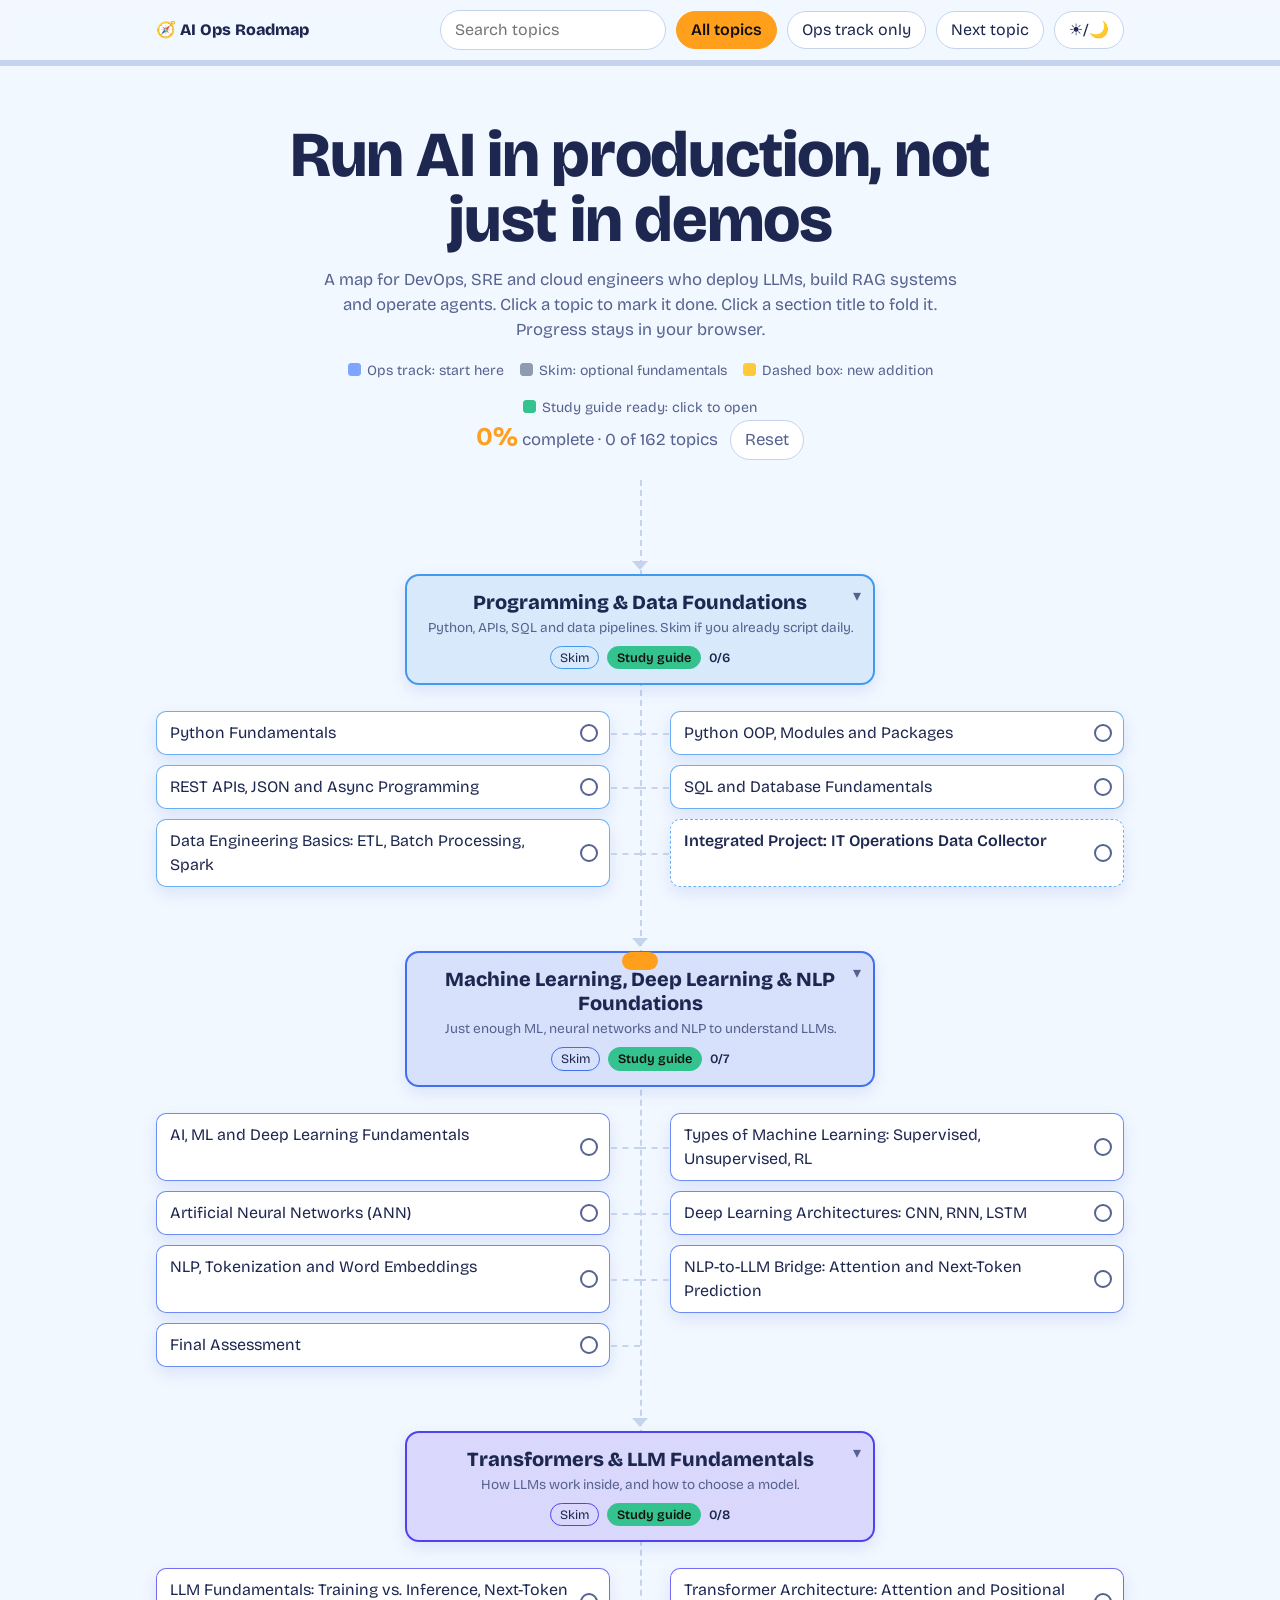
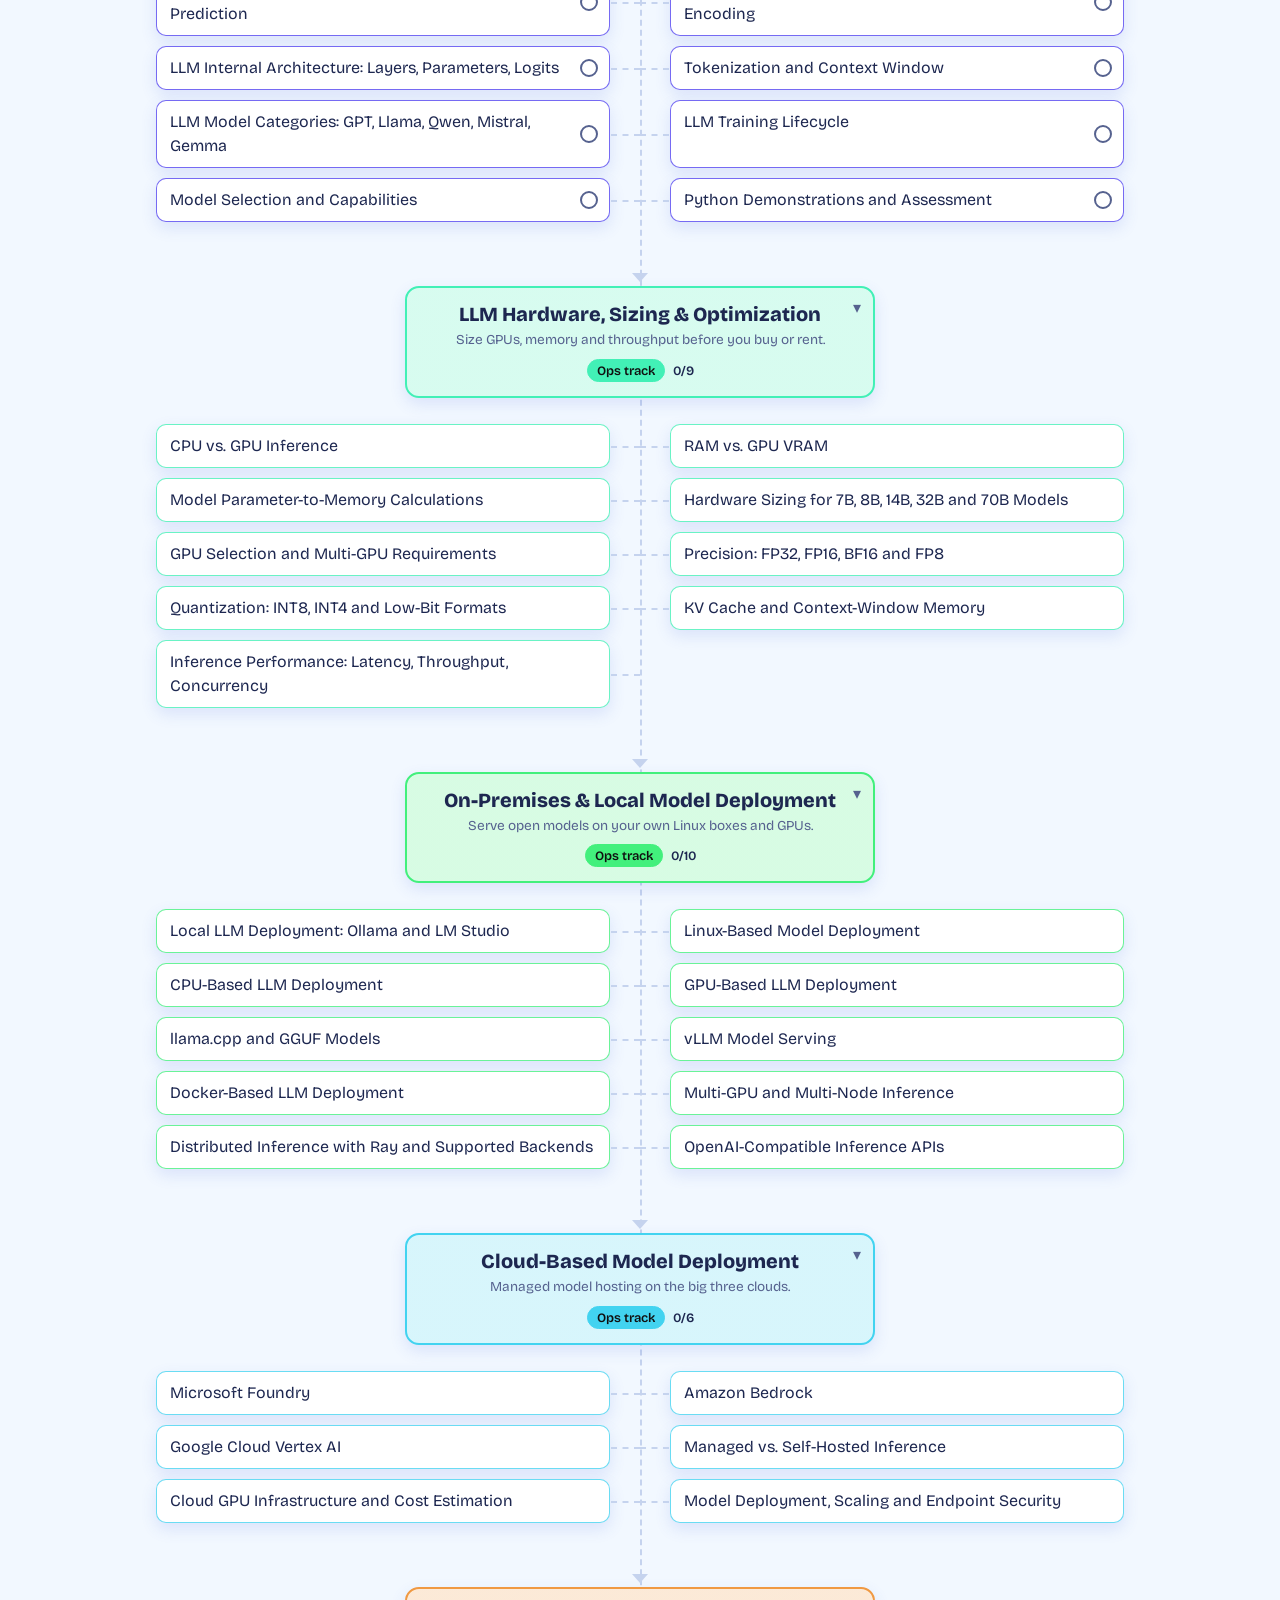
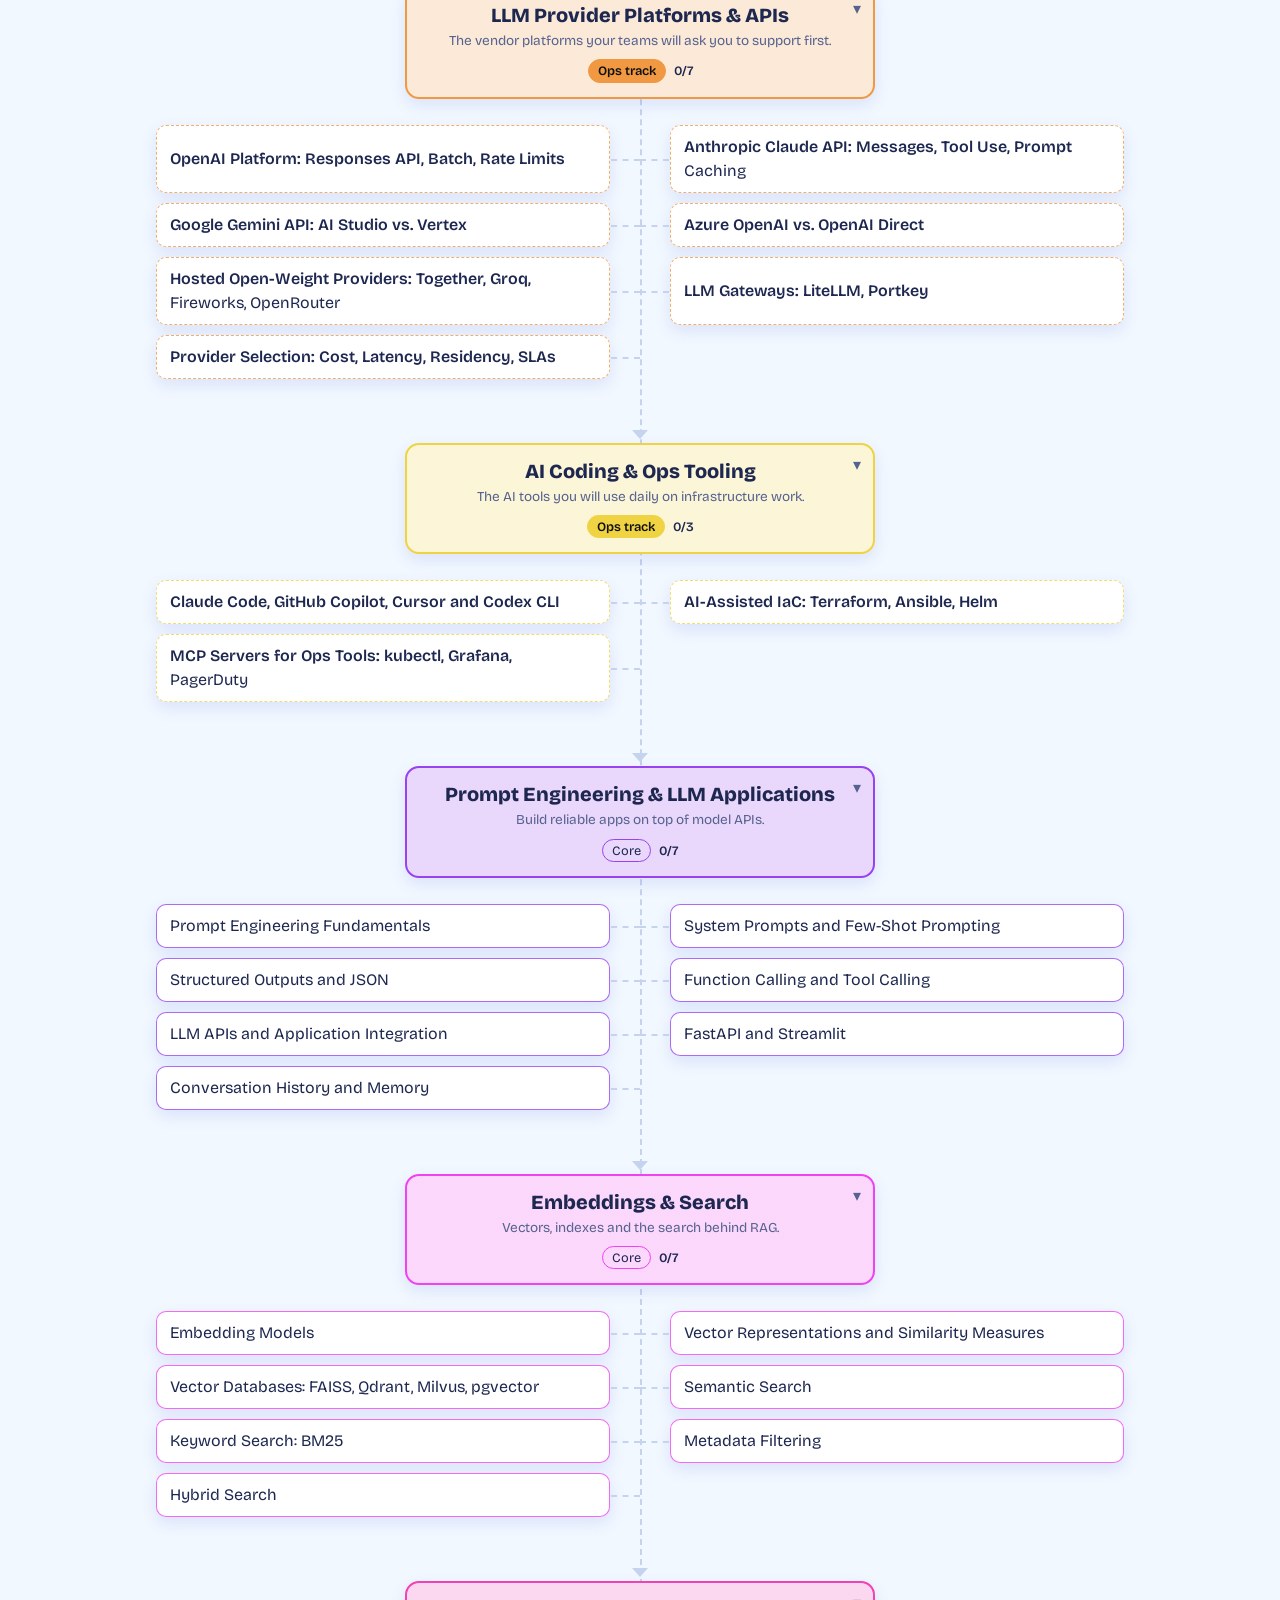
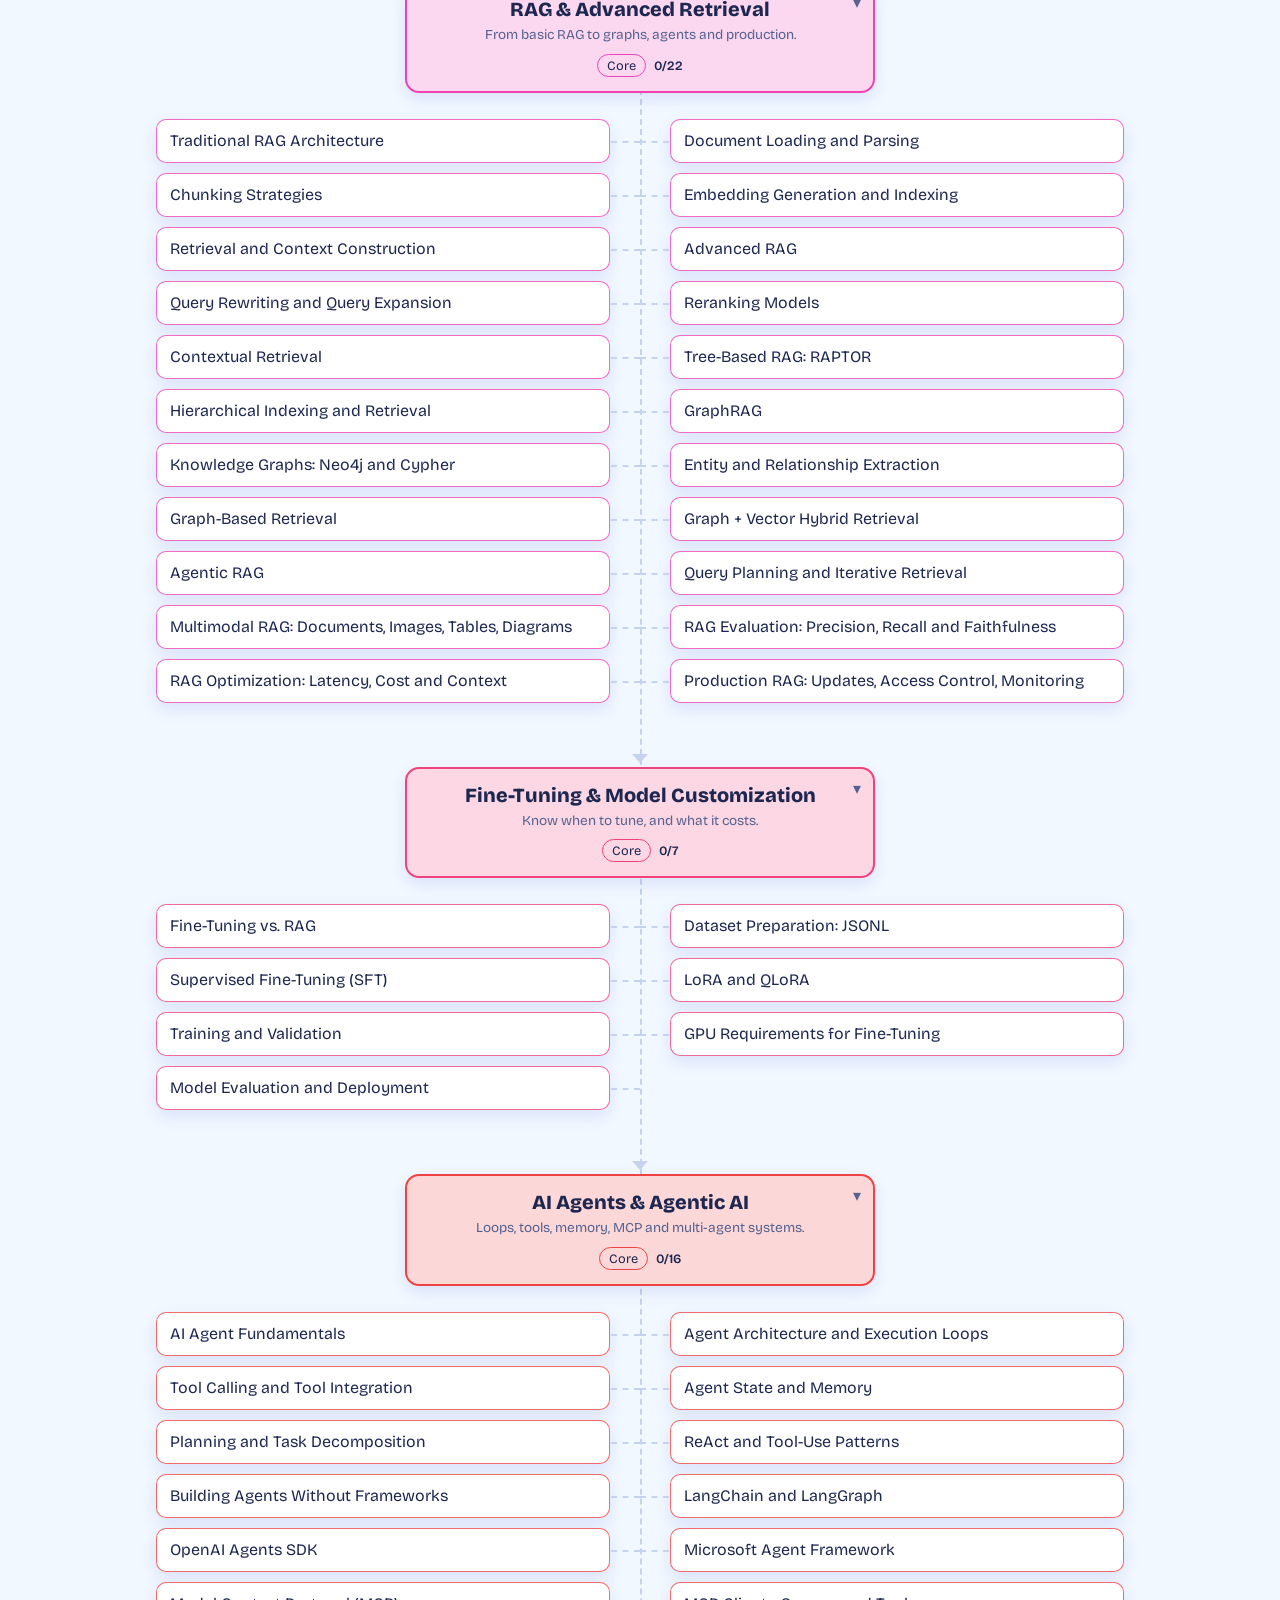
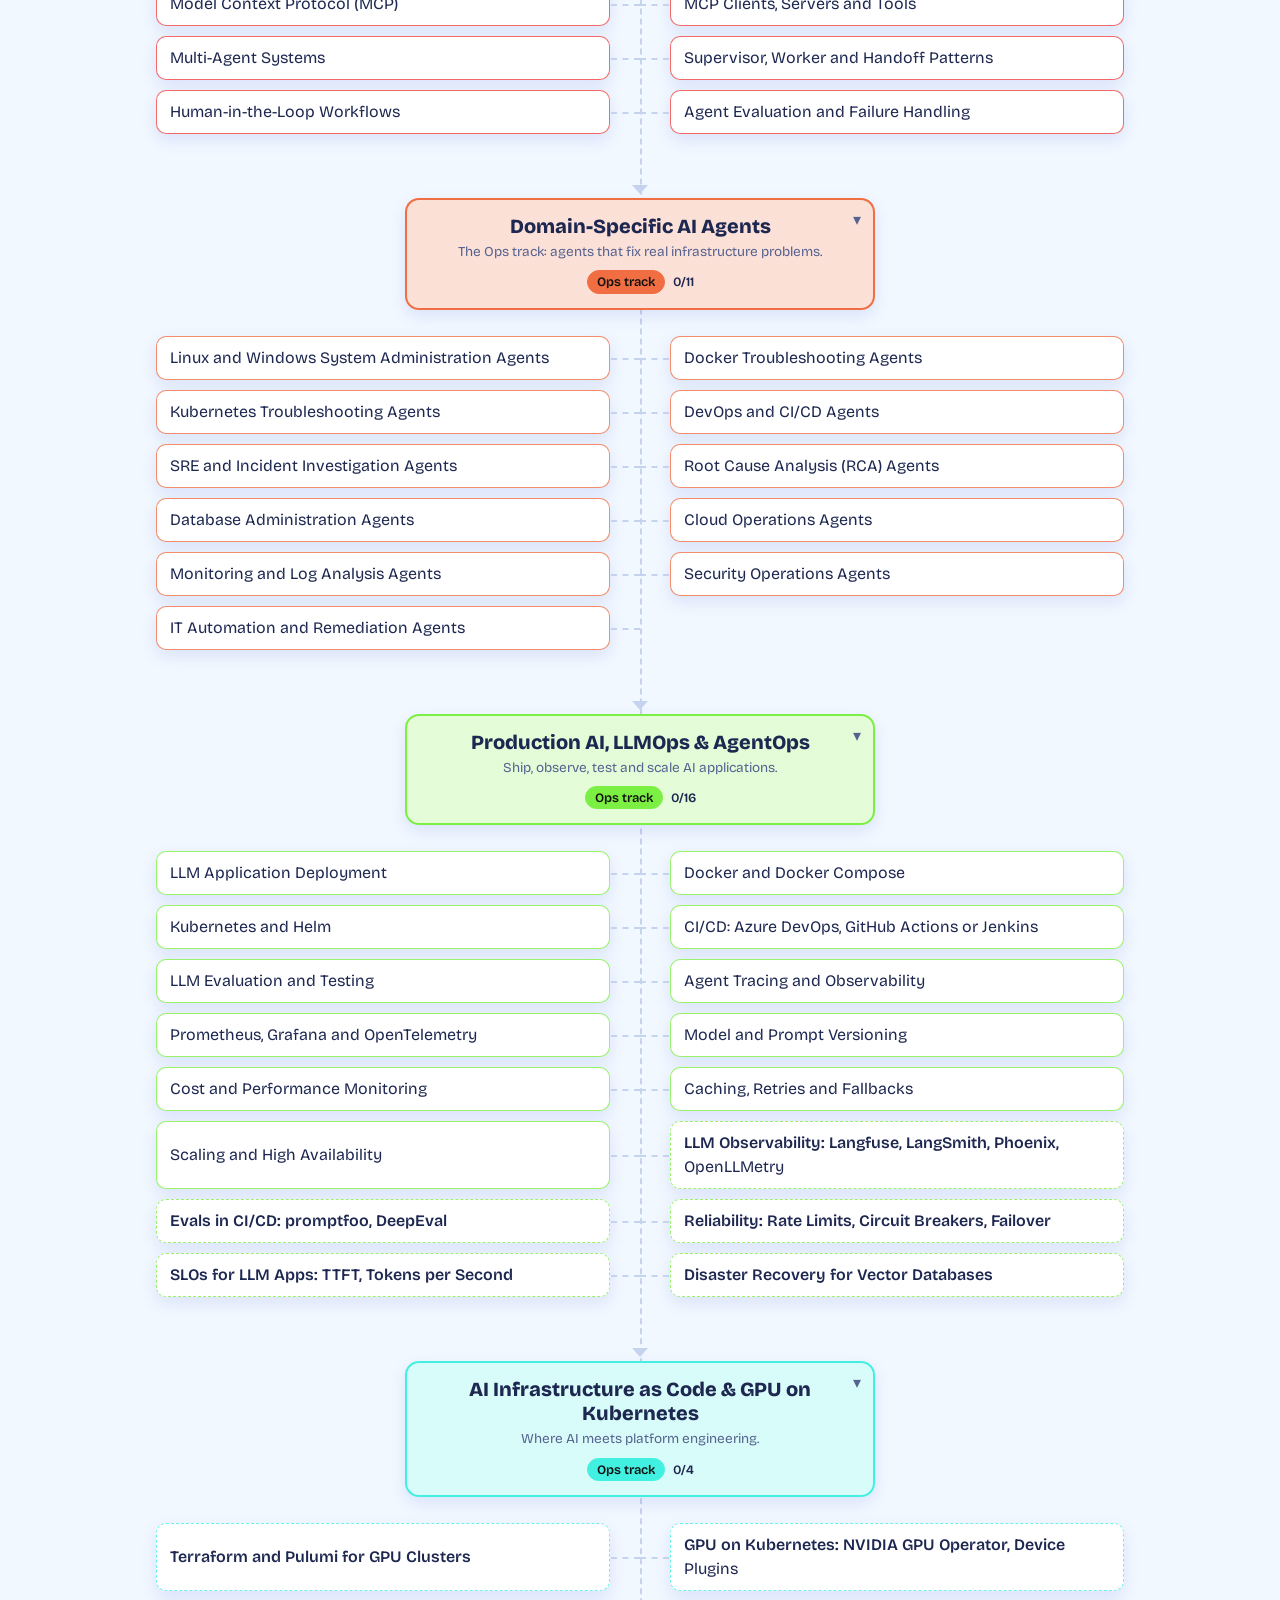
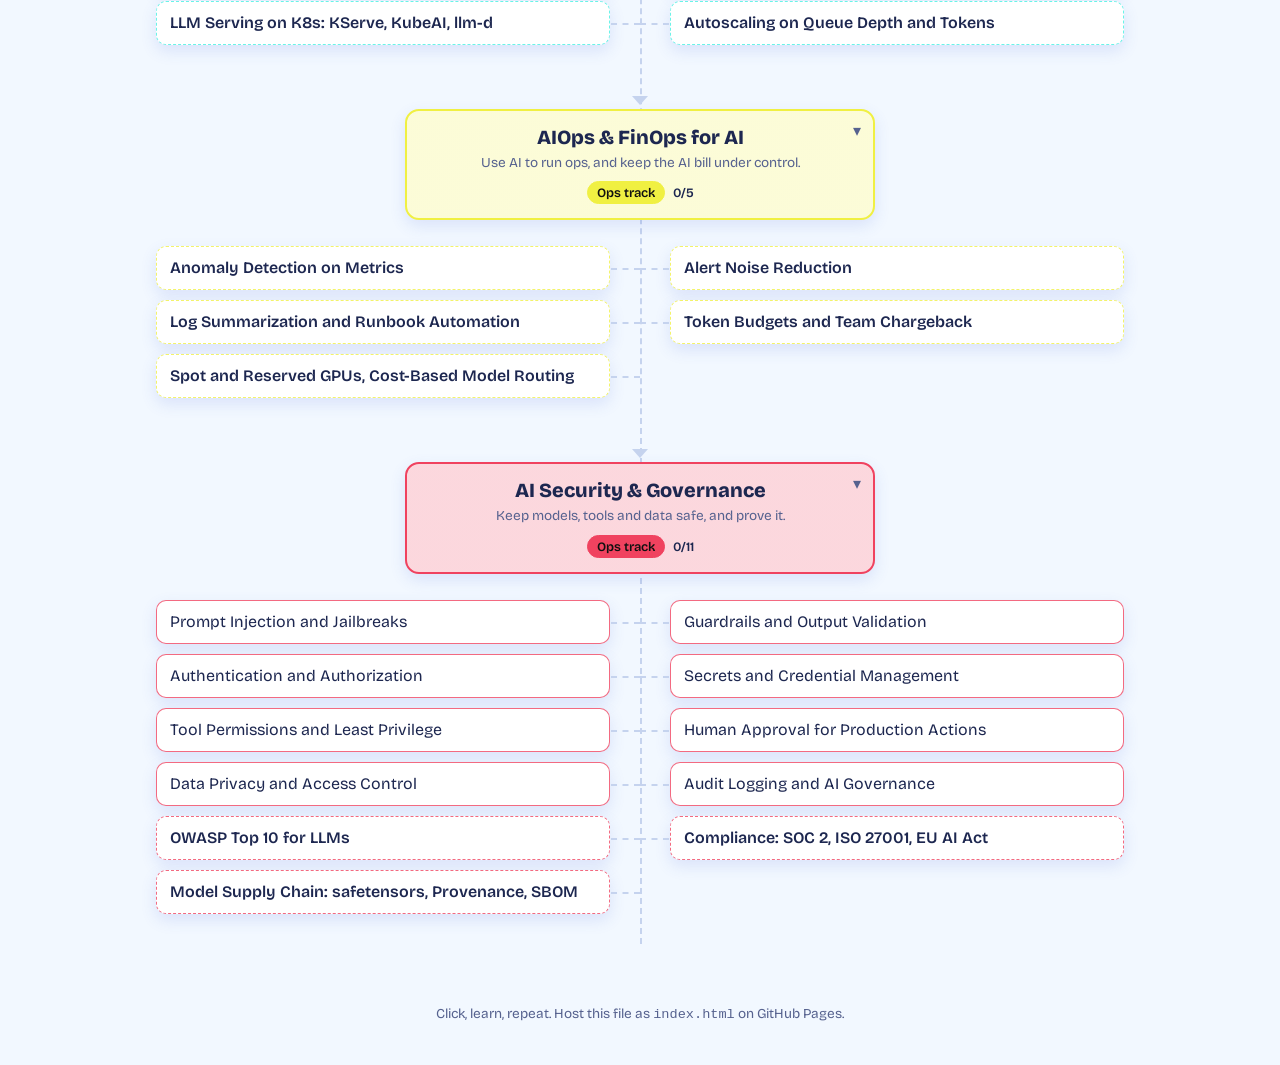
==== aimaps/index.html @ 5e878c69 "added ai section3 page" ====
<!DOCTYPE html>
<html lang="en" data-theme="light">
<head>
<meta charset="utf-8">
<meta name="viewport" content="width=device-width, initial-scale=1">
<title>AI Roadmap for Ops Engineers</title>
<meta name="description" content="Interactive AI roadmap for DevOps, SRE and cloud engineers: run LLMs, RAG and agents in production.">
<link rel="icon" href="data:image/svg+xml,<svg xmlns='http://www.w3.org/2000/svg' viewBox='0 0 100 100'><text y='.9em' font-size='90'>🧭</text></svg>">
<link rel="preconnect" href="https://fonts.googleapis.com">
<link href="https://fonts.googleapis.com/css2?family=Bricolage+Grotesque:opsz,wght@12..96,400;12..96,600;12..96,800&display=swap" rel="stylesheet">
<style>
:root{--bg:#1a1640;--panel:#272160;--tx:#f4f1ff;--mu:#b9b3e6;--ln:#4d4596;--ac:#ffc93c;--sh:0 6px 18px #0005}
[data-theme=light]{--bg:#f2f8ff;--panel:#fff;--tx:#1d2750;--mu:#56628f;--ln:#c5d3ee;--ac:#ff9f1c;--sh:0 6px 16px #3b5bdb22}
*{box-sizing:border-box}
html{scroll-behavior:smooth;scroll-padding-top:90px}
body{margin:0;background-image:radial-gradient(circle at 10% 0,color-mix(in srgb,var(--ac) 22%,transparent),transparent 42%),radial-gradient(circle at 92% 8%,color-mix(in srgb,#4dabf7 22%,transparent),transparent 42%);background-attachment:fixed;background:var(--bg);color:var(--tx);font:400 16px/1.5 "Bricolage Grotesque",system-ui,sans-serif;transition:background .3s}
button{font:inherit;color:inherit;cursor:pointer}
button:focus-visible,input:focus-visible{outline:3px solid var(--ac);outline-offset:2px}
.bar{position:sticky;top:0;z-index:20;background:color-mix(in srgb,var(--bg) 88%,transparent);backdrop-filter:blur(10px);border-bottom:1px solid var(--ln)}
.bar .in{max-width:1000px;margin:auto;padding:10px 16px;display:flex;gap:10px;flex-wrap:wrap;align-items:center}
.bar b{font-weight:800;margin-right:auto}
input{background:var(--panel);border:1px solid var(--ln);color:var(--tx);border-radius:999px;padding:7px 14px;min-width:170px;font:inherit}
.pill{background:var(--panel);border:1px solid var(--ln);border-radius:999px;padding:6px 14px}
.pill[aria-pressed=true]{background:var(--ac);border-color:var(--ac);color:#101010;font-weight:600}
#prog{height:5px;background:var(--ln)}#prog i{display:block;height:100%;width:0;background:var(--ac);transition:width .4s}
header.hero{max-width:820px;margin:56px auto 20px;padding:0 20px;text-align:center}
h1{font-size:clamp(2.2rem,6vw,4rem);line-height:1.02;margin:0 0 14px;font-weight:800;letter-spacing:-.02em}
.hero p{color:var(--mu);max-width:60ch;margin:0 auto 18px;font-size:1.05rem}
.legend{display:flex;gap:16px;justify-content:center;flex-wrap:wrap;font-size:.88rem;color:var(--mu)}
.legend span::before{content:"";display:inline-block;width:11px;height:11px;border-radius:3px;margin-right:6px;vertical-align:-1px;background:var(--c);border:1.5px solid var(--c)}
.stat{font-size:1.1rem;margin:22px 0 0}.stat b{color:var(--ac);font-size:1.6rem}
#road{position:relative;max-width:1000px;margin:0 auto;padding:30px 16px 90px}
#road::before{content:"";position:absolute;top:0;bottom:60px;left:50%;border-left:2px dashed var(--ln)}
.sec{position:relative;margin-top:64px}
.sec[hidden],.n[hidden]{display:none}
.sh{position:relative;z-index:1;display:block;width:min(470px,100%);margin:0 auto;text-align:center;padding:14px 18px;border-radius:14px;border:2px solid hsl(var(--h) 85% 60%);background:linear-gradient(hsl(var(--h) 85% 58%/.2),hsl(var(--h) 85% 58%/.2)),var(--panel);box-shadow:var(--sh);transition:transform .2s}
.sh:hover{transform:translateY(-2px)}
.sh::before{content:"";position:absolute;top:-15px;left:50%;margin-left:-8px;border:8px solid transparent;border-top:9px solid var(--ln);border-bottom:0}
.sh b{display:block;font-size:1.25rem;font-weight:800;line-height:1.2}
.sh small{display:block;color:var(--mu);font-size:.85rem;margin:4px 0 8px}
.meta{display:flex;gap:8px;justify-content:center;align-items:center;font-size:.8rem}
.tag{font-style:normal;padding:1px 9px;border-radius:99px;border:1px solid hsl(var(--h) 85% 60%)}
.tag.ops{background:hsl(var(--h) 85% 60%);color:#101010;font-weight:600}
.cnt{font-style:normal;font-weight:600}
.sh::after{content:"▾";position:absolute;right:12px;top:8px;color:var(--mu);transition:transform .2s}
.closed .sh::after{transform:rotate(90deg)}.closed .items{display:none}
.items{display:grid;grid-template-columns:1fr 1fr;gap:10px 60px;margin-top:26px}
.n{position:relative;text-align:left;padding:9px 13px;border-radius:10px;background:var(--panel);border:1.5px solid hsl(var(--h) 85% 58%/.75);transition:.2s;box-shadow:var(--sh)}
.n:hover{border-color:hsl(var(--h) 90% 55%);transform:scale(1.02)}
.n::before,.n::after{content:"";position:absolute;top:50%;width:29px;border-top:2px dashed var(--ln)}
.n:nth-child(odd)::after{right:-31px}.n:nth-child(odd)::before{display:none}
.n:nth-child(even)::before{left:-31px}.n:nth-child(even)::after{display:none}
.n.new::first-line{font-weight:600}
.n.new{border-style:dashed}
a.n{display:block;color:inherit;text-decoration:none;padding-right:40px}
.ck{position:absolute;right:11px;top:50%;margin-top:-9px;width:18px;height:18px;border-radius:50%;border:2px solid var(--mu);display:grid;place-items:center;font-size:11px;color:#1d2750}
.n.on .ck{background:#fff;border-color:#fff}.n.on .ck::after{content:"✓"}
.tag.gd{background:#34c38f;border-color:#34c38f;color:#101010;font-weight:600}
.n.on{background:hsl(var(--h) 75% 45%);border-color:hsl(var(--h) 75% 45%);color:#fff;text-decoration:line-through;text-decoration-color:#fff8}
.n.on::marker{content:""}
#toast{position:fixed;bottom:20px;left:50%;transform:translate(-50%,90px);background:var(--ac);color:#101010;padding:9px 18px;border-radius:99px;font-weight:600;transition:transform .35s;z-index:30}
#toast.show{transform:translate(-50%,0)}
footer{text-align:center;color:var(--mu);font-size:.85rem;padding:0 16px 40px}
@media(max-width:700px){
#road::before{left:22px}
.sh{margin-left:44px;width:calc(100% - 44px);text-align:left}.meta{justify-content:flex-start}
.sh::before{left:-23px;top:50%;margin-top:-8px;border:8px solid transparent;border-left:9px solid var(--ln);border-right:0}
.items{grid-template-columns:1fr;padding-left:44px;gap:10px}
.n:nth-child(n)::before{display:block;left:-23px;width:21px}.n:nth-child(n)::after{display:none}
}
@media(prefers-reduced-motion:reduce){*{transition:none!important;scroll-behavior:auto!important}}
</style>
</head>
<body>
<div class="bar"><div class="in">
<b>🧭 AI Ops Roadmap</b>
<input id="q" type="search" placeholder="Search topics" aria-label="Search topics">
<button class="pill" id="f-all" aria-pressed="true">All topics</button>
<button class="pill" id="f-ops" aria-pressed="false">Ops track only</button>
<button class="pill" id="next">Next topic</button>
<button class="pill" id="theme" aria-label="Toggle theme">☀/🌙</button>
</div><div id="prog"><i></i></div></div>

<header class="hero">
<h1>Run AI in production, not just in demos</h1>
<p>A map for DevOps, SRE and cloud engineers who deploy LLMs, build RAG systems and operate agents. Click a topic to mark it done. Click a section title to fold it. Progress stays in your browser.</p>
<div class="legend"><span style="--c:#7ea6ff">Ops track: start here</span><span style="--c:#8e9bb0">Skim: optional fundamentals</span><span style="--c:#ffc93c">Dashed box: new addition</span><span style="--c:#34c38f">Study guide ready: click to open</span></div>
<p class="stat"><b id="pct">0%</b> complete · <span id="dn">0</span> of <span id="tt">0</span> topics <button class="pill" id="reset" style="margin-left:8px">Reset</button></p>
</header>

<main id="road"></main>
<footer>Click, learn, repeat. Host this file as <code>index.html</code> on GitHub Pages.</footer>
<div id="toast" role="status"></div>

<script>
const S=[
{t:"Programming & Data Foundations",k:"skim",h:210,link:"section-1-foundations.html",sk:"aiops-s1",mc:[8,6,6,6,9,3],d:"Python, APIs, SQL and data pipelines. Skim if you already script daily.",i:["Python Fundamentals","Python OOP, Modules and Packages","REST APIs, JSON and Async Programming","SQL and Database Fundamentals","Data Engineering Basics: ETL, Batch Processing, Spark","+Integrated Project: IT Operations Data Collector"]},
{t:"Machine Learning, Deep Learning & NLP Foundations",k:"skim",h:225,link:"section-2-ml-nlp.html",sk:"aiops-s2",mc:[5,4,8,6,7,6,2],d:"Just enough ML, neural networks and NLP to understand LLMs.",i:["AI, ML and Deep Learning Fundamentals","Types of Machine Learning: Supervised, Unsupervised, RL","Artificial Neural Networks (ANN)","Deep Learning Architectures: CNN, RNN, LSTM","NLP, Tokenization and Word Embeddings","NLP-to-LLM Bridge: Attention and Next-Token Prediction","Final Assessment"]},
{t:"Transformers & LLM Fundamentals",k:"skim",h:245,link:"section-3-llm-fundamentals.html",sk:"aiops-s3",mc:[4,4,4,4,3,4,4,3],d:"How LLMs work inside, and how to choose a model.",i:["LLM Fundamentals: Training vs. Inference, Next-Token Prediction","Transformer Architecture: Attention and Positional Encoding","LLM Internal Architecture: Layers, Parameters, Logits","Tokenization and Context Window","LLM Model Categories: GPT, Llama, Qwen, Mistral, Gemma","LLM Training Lifecycle","Model Selection and Capabilities","Python Demonstrations and Assessment"]},
{t:"LLM Hardware, Sizing & Optimization",k:"ops",h:160,d:"Size GPUs, memory and throughput before you buy or rent.",i:["CPU vs. GPU Inference","RAM vs. GPU VRAM","Model Parameter-to-Memory Calculations","Hardware Sizing for 7B, 8B, 14B, 32B and 70B Models","GPU Selection and Multi-GPU Requirements","Precision: FP32, FP16, BF16 and FP8","Quantization: INT8, INT4 and Low-Bit Formats","KV Cache and Context-Window Memory","Inference Performance: Latency, Throughput, Concurrency"]},
{t:"On-Premises & Local Model Deployment",k:"ops",h:140,d:"Serve open models on your own Linux boxes and GPUs.",i:["Local LLM Deployment: Ollama and LM Studio","Linux-Based Model Deployment","CPU-Based LLM Deployment","GPU-Based LLM Deployment","llama.cpp and GGUF Models","vLLM Model Serving","Docker-Based LLM Deployment","Multi-GPU and Multi-Node Inference","Distributed Inference with Ray and Supported Backends","OpenAI-Compatible Inference APIs"]},
{t:"Cloud-Based Model Deployment",k:"ops",h:190,d:"Managed model hosting on the big three clouds.",i:["Microsoft Foundry","Amazon Bedrock","Google Cloud Vertex AI","Managed vs. Self-Hosted Inference","Cloud GPU Infrastructure and Cost Estimation","Model Deployment, Scaling and Endpoint Security"]},
{t:"LLM Provider Platforms & APIs",k:"ops",h:30,d:"The vendor platforms your teams will ask you to support first.",i:["+OpenAI Platform: Responses API, Batch, Rate Limits","+Anthropic Claude API: Messages, Tool Use, Prompt Caching","+Google Gemini API: AI Studio vs. Vertex","+Azure OpenAI vs. OpenAI Direct","+Hosted Open-Weight Providers: Together, Groq, Fireworks, OpenRouter","+LLM Gateways: LiteLLM, Portkey","+Provider Selection: Cost, Latency, Residency, SLAs"]},
{t:"AI Coding & Ops Tooling",k:"ops",h:50,d:"The AI tools you will use daily on infrastructure work.",i:["+Claude Code, GitHub Copilot, Cursor and Codex CLI","+AI-Assisted IaC: Terraform, Ansible, Helm","+MCP Servers for Ops Tools: kubectl, Grafana, PagerDuty"]},
{t:"Prompt Engineering & LLM Applications",k:"core",h:270,d:"Build reliable apps on top of model APIs.",i:["Prompt Engineering Fundamentals","System Prompts and Few-Shot Prompting","Structured Outputs and JSON","Function Calling and Tool Calling","LLM APIs and Application Integration","FastAPI and Streamlit","Conversation History and Memory"]},
{t:"Embeddings & Search",k:"core",h:300,d:"Vectors, indexes and the search behind RAG.",i:["Embedding Models","Vector Representations and Similarity Measures","Vector Databases: FAISS, Qdrant, Milvus, pgvector","Semantic Search","Keyword Search: BM25","Metadata Filtering","Hybrid Search"]},
{t:"RAG & Advanced Retrieval",k:"core",h:320,d:"From basic RAG to graphs, agents and production.",i:["Traditional RAG Architecture","Document Loading and Parsing","Chunking Strategies","Embedding Generation and Indexing","Retrieval and Context Construction","Advanced RAG","Query Rewriting and Query Expansion","Reranking Models","Contextual Retrieval","Tree-Based RAG: RAPTOR","Hierarchical Indexing and Retrieval","GraphRAG","Knowledge Graphs: Neo4j and Cypher","Entity and Relationship Extraction","Graph-Based Retrieval","Graph + Vector Hybrid Retrieval","Agentic RAG","Query Planning and Iterative Retrieval","Multimodal RAG: Documents, Images, Tables, Diagrams","RAG Evaluation: Precision, Recall and Faithfulness","RAG Optimization: Latency, Cost and Context","Production RAG: Updates, Access Control, Monitoring"]},
{t:"Fine-Tuning & Model Customization",k:"core",h:340,d:"Know when to tune, and what it costs.",i:["Fine-Tuning vs. RAG","Dataset Preparation: JSONL","Supervised Fine-Tuning (SFT)","LoRA and QLoRA","Training and Validation","GPU Requirements for Fine-Tuning","Model Evaluation and Deployment"]},
{t:"AI Agents & Agentic AI",k:"core",h:0,d:"Loops, tools, memory, MCP and multi-agent systems.",i:["AI Agent Fundamentals","Agent Architecture and Execution Loops","Tool Calling and Tool Integration","Agent State and Memory","Planning and Task Decomposition","ReAct and Tool-Use Patterns","Building Agents Without Frameworks","LangChain and LangGraph","OpenAI Agents SDK","Microsoft Agent Framework","Model Context Protocol (MCP)","MCP Clients, Servers and Tools","Multi-Agent Systems","Supervisor, Worker and Handoff Patterns","Human-in-the-Loop Workflows","Agent Evaluation and Failure Handling"]},
{t:"Domain-Specific AI Agents",k:"ops",h:15,d:"The Ops track: agents that fix real infrastructure problems.",i:["Linux and Windows System Administration Agents","Docker Troubleshooting Agents","Kubernetes Troubleshooting Agents","DevOps and CI/CD Agents","SRE and Incident Investigation Agents","Root Cause Analysis (RCA) Agents","Database Administration Agents","Cloud Operations Agents","Monitoring and Log Analysis Agents","Security Operations Agents","IT Automation and Remediation Agents"]},
{t:"Production AI, LLMOps & AgentOps",k:"ops",h:100,d:"Ship, observe, test and scale AI applications.",i:["LLM Application Deployment","Docker and Docker Compose","Kubernetes and Helm","CI/CD: Azure DevOps, GitHub Actions or Jenkins","LLM Evaluation and Testing","Agent Tracing and Observability","Prometheus, Grafana and OpenTelemetry","Model and Prompt Versioning","Cost and Performance Monitoring","Caching, Retries and Fallbacks","Scaling and High Availability","+LLM Observability: Langfuse, LangSmith, Phoenix, OpenLLMetry","+Evals in CI/CD: promptfoo, DeepEval","+Reliability: Rate Limits, Circuit Breakers, Failover","+SLOs for LLM Apps: TTFT, Tokens per Second","+Disaster Recovery for Vector Databases"]},
{t:"AI Infrastructure as Code & GPU on Kubernetes",k:"ops",h:175,d:"Where AI meets platform engineering.",i:["+Terraform and Pulumi for GPU Clusters","+GPU on Kubernetes: NVIDIA GPU Operator, Device Plugins","+LLM Serving on K8s: KServe, KubeAI, llm-d","+Autoscaling on Queue Depth and Tokens"]},
{t:"AIOps & FinOps for AI",k:"ops",h:60,d:"Use AI to run ops, and keep the AI bill under control.",i:["+Anomaly Detection on Metrics","+Alert Noise Reduction","+Log Summarization and Runbook Automation","+Token Budgets and Team Chargeback","+Spot and Reserved GPUs, Cost-Based Model Routing"]},
{t:"AI Security & Governance",k:"ops",h:350,d:"Keep models, tools and data safe, and prove it.",i:["Prompt Injection and Jailbreaks","Guardrails and Output Validation","Authentication and Authorization","Secrets and Credential Management","Tool Permissions and Least Privilege","Human Approval for Production Actions","Data Privacy and Access Control","Audit Logging and AI Governance","+OWASP Top 10 for LLMs","+Compliance: SOC 2, ISO 27001, EU AI Act","+Model Supply Chain: safetensors, Provenance, SBOM"]}
];
const $=s=>document.querySelector(s);
let done={},q="",ops=false,theme="dark";
try{done=JSON.parse(localStorage.getItem("aiops-done")||"{}");theme=localStorage.getItem("aiops-theme")||"light"}catch(e){}
const save=()=>{try{localStorage.setItem("aiops-done",JSON.stringify(done))}catch(e){}};
document.documentElement.dataset.theme=theme;
const total=S.reduce((a,s)=>a+s.i.length,0);
$("#road").innerHTML=S.map((s,a)=>`<section class="sec" data-a="${a}" style="--h:${s.h}"><button class="sh" aria-expanded="true"><b>${s.t}</b><small>${s.d}</small><span class="meta"><i class="tag ${s.k}">${{ops:"Ops track",skim:"Skim",core:"Core"}[s.k]}</i>${s.link?'<i class="tag gd">Study guide</i>':""}<em class="cnt"></em></span></button><div class="items">${s.i.map((x,b)=>{const n=x[0]=="+",o=s.link?`<a class="n lk${n?" new":""}" data-k="${a}.${b}" href="${s.link}#m${b}">`:`<button class="n${n?" new":""}" data-k="${a}.${b}" aria-pressed="false">`;return o+(n?x.slice(1):x)+(s.link?'<span class="ck" aria-hidden="true"></span></a>':"</button>")}).join("")}</div></section>`).join("");
let toastT;
function toast(m){const t=$("#toast");t.textContent=m;t.classList.add("show");clearTimeout(toastT);toastT=setTimeout(()=>t.classList.remove("show"),2200)}
let P={};
function isDone(a,k){if(S[a].link){const b=+k.split(".")[1],o=P[a]||{};return Array.from({length:S[a].mc[b]},(_,i)=>o["t."+b+"."+i]).every(Boolean)}return !!done[k]}
function refresh(){
 S.forEach((x,i)=>{if(x.sk)try{P[i]=JSON.parse(localStorage.getItem(x.sk)||"{}")}catch(e){P[i]={}}});
 let d=0;
 document.querySelectorAll(".sec").forEach(sec=>{
  const ai=+sec.dataset.a,s=S[ai];let vis=0,sd=0;
  sec.querySelectorAll(".n").forEach(n=>{
   const on=isDone(ai,n.dataset.k);if(on)sd++;
   n.classList.toggle("on",on);if(n.tagName=="BUTTON")n.setAttribute("aria-pressed",on);
   const ok=(!ops||s.k=="ops")&&(!q||(n.textContent+" "+s.t).toLowerCase().includes(q));
   n.hidden=!ok;if(ok)vis++;
  });
  d+=sd;sec.hidden=!vis;
  sec.querySelector(".cnt").textContent=sd+"/"+s.i.length+(sd==s.i.length?" ✓":"");
 });
 const p=Math.round(d/total*100);
 $("#pct").textContent=p+"%";$("#dn").textContent=d;$("#tt").textContent=total;$("#prog i").style.width=p+"%";
}
$("#road").addEventListener("click",e=>{
 const n=e.target.closest("button.n"),h=e.target.closest(".sh");
 if(n){const k=n.dataset.k;done[k]?delete done[k]:done[k]=1;save();refresh();
  const a=+k.split(".")[0];if(S[a].i.every((_,b)=>done[a+"."+b])&&done[k])toast("🎉 Finished: "+S[a].t)}
 else if(h){const s=h.parentNode;s.classList.toggle("closed");h.setAttribute("aria-expanded",!s.classList.contains("closed"))}
});
$("#q").addEventListener("input",e=>{q=e.target.value.trim().toLowerCase();refresh()});
function setOps(v){ops=v;$("#f-ops").setAttribute("aria-pressed",v);$("#f-all").setAttribute("aria-pressed",!v);refresh()}
$("#f-all").onclick=()=>setOps(false);$("#f-ops").onclick=()=>setOps(true);
$("#next").onclick=()=>{
 const n=[...document.querySelectorAll(".n")].find(x=>!x.hidden&&!x.classList.contains("on"));
 if(!n){toast("Nothing left in this view");return}
 n.closest(".sec").classList.remove("closed");
 n.scrollIntoView({block:"center",behavior:"smooth"});n.focus({preventScroll:true});
};
$("#theme").onclick=()=>{theme=theme=="dark"?"light":"dark";document.documentElement.dataset.theme=theme;try{localStorage.setItem("aiops-theme",theme)}catch(e){}};
$("#reset").onclick=()=>{if(confirm("Clear all progress?")){done={};save();S.forEach(x=>{if(x.sk)try{localStorage.removeItem(x.sk)}catch(e){}});refresh()}};
addEventListener("pageshow",refresh);addEventListener("focus",refresh);
refresh();
</script>
</body>
</html>
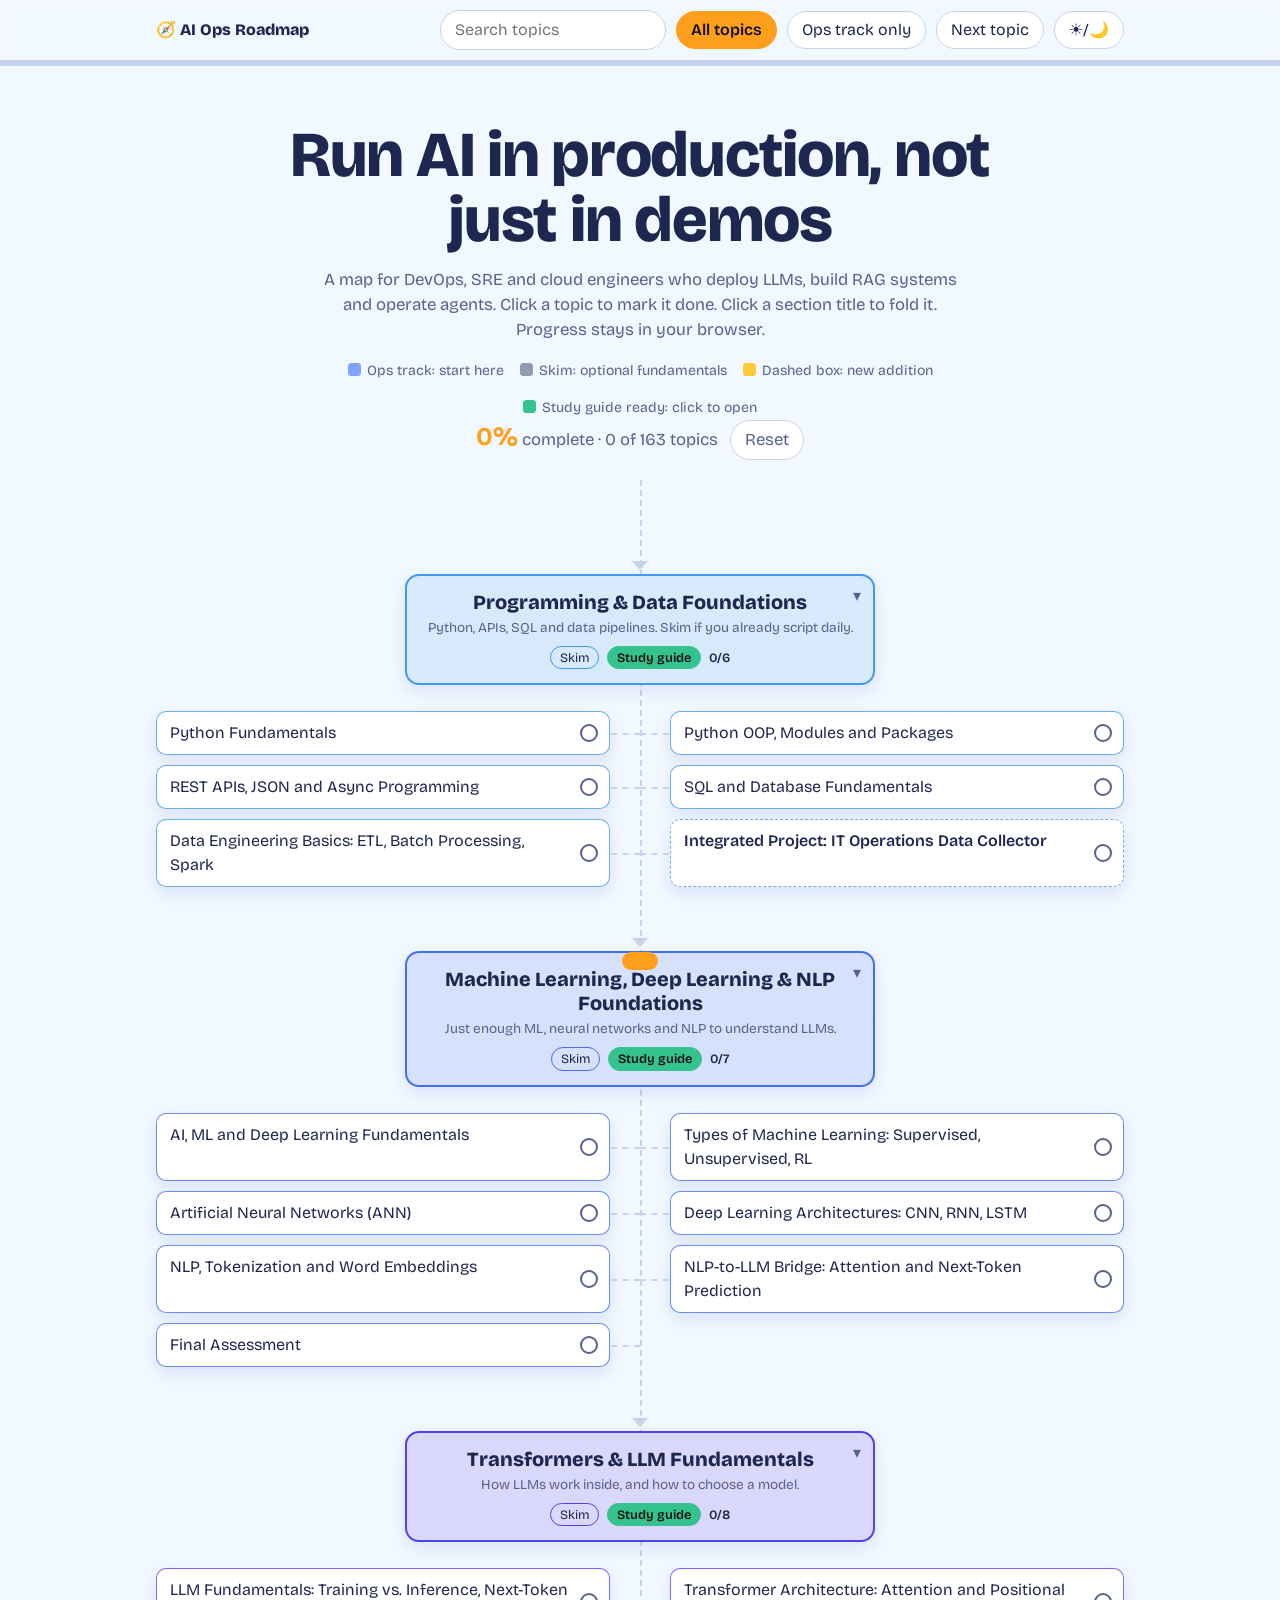
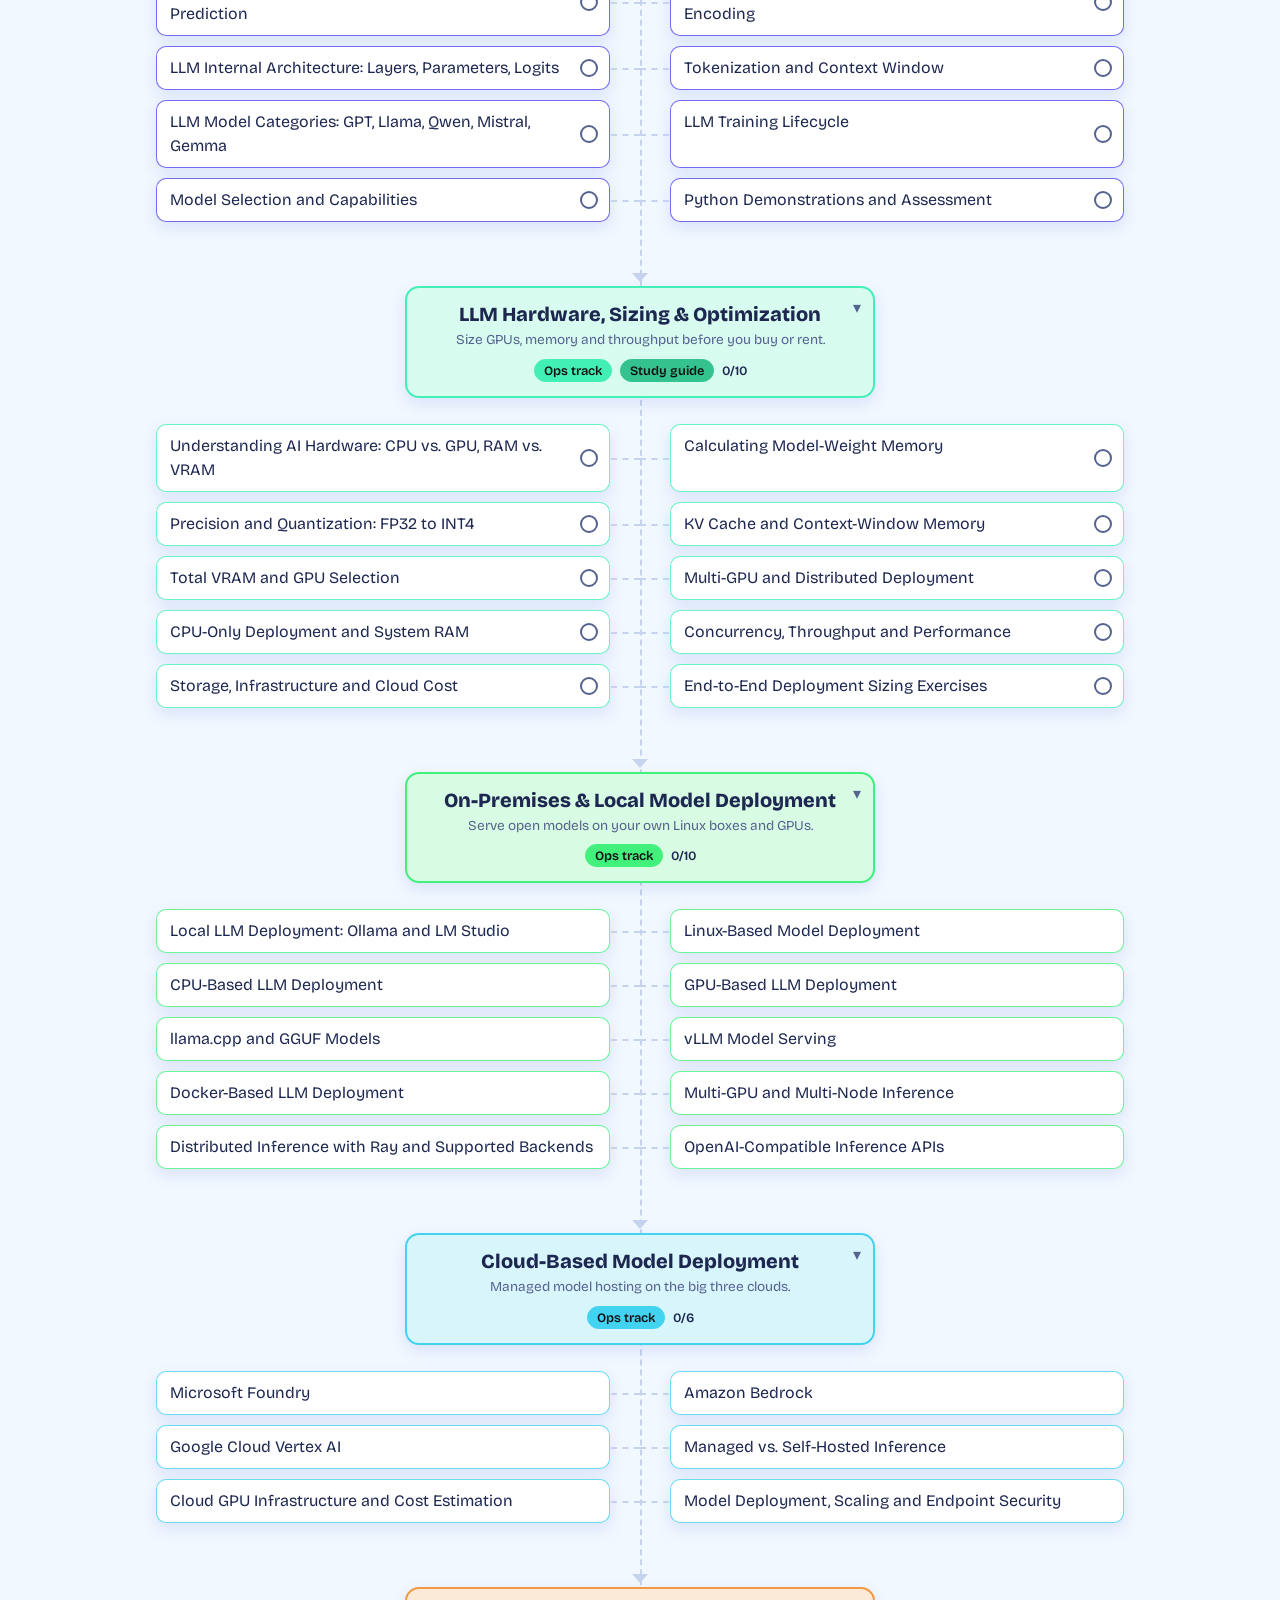
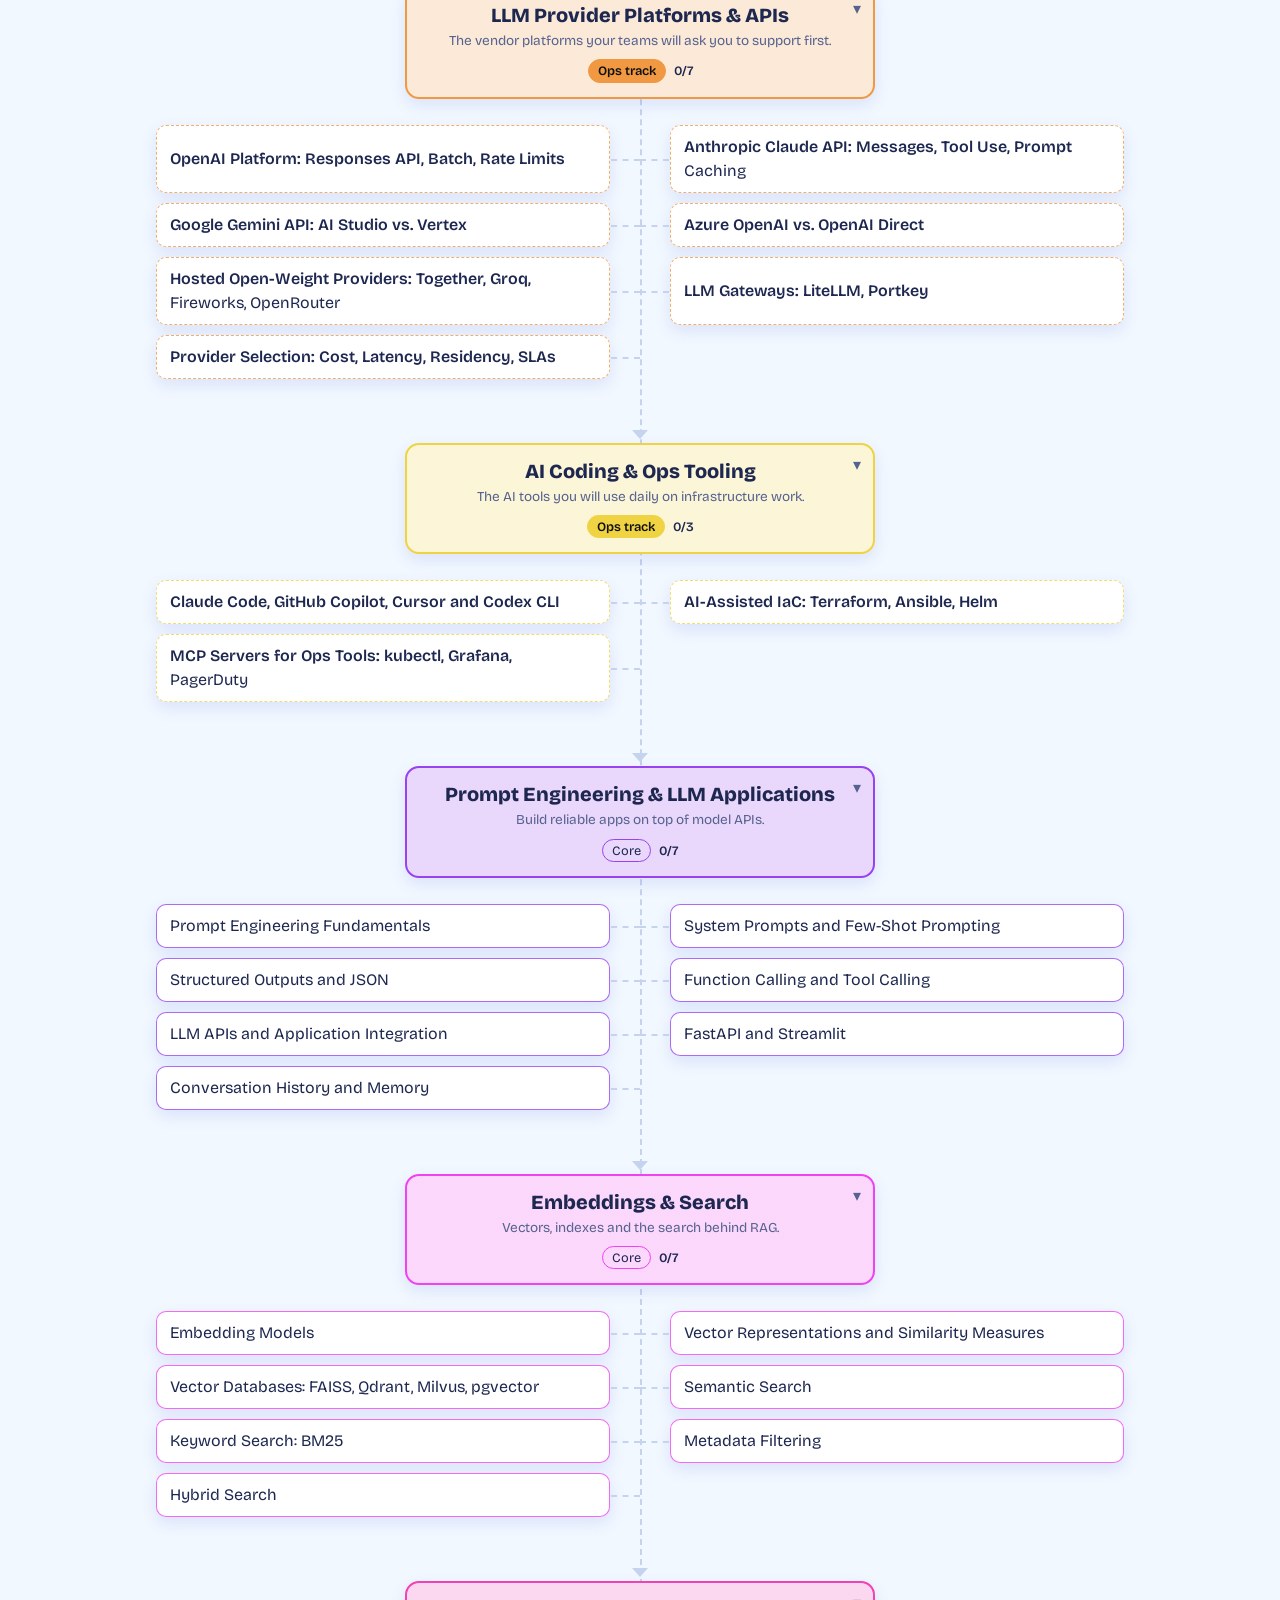
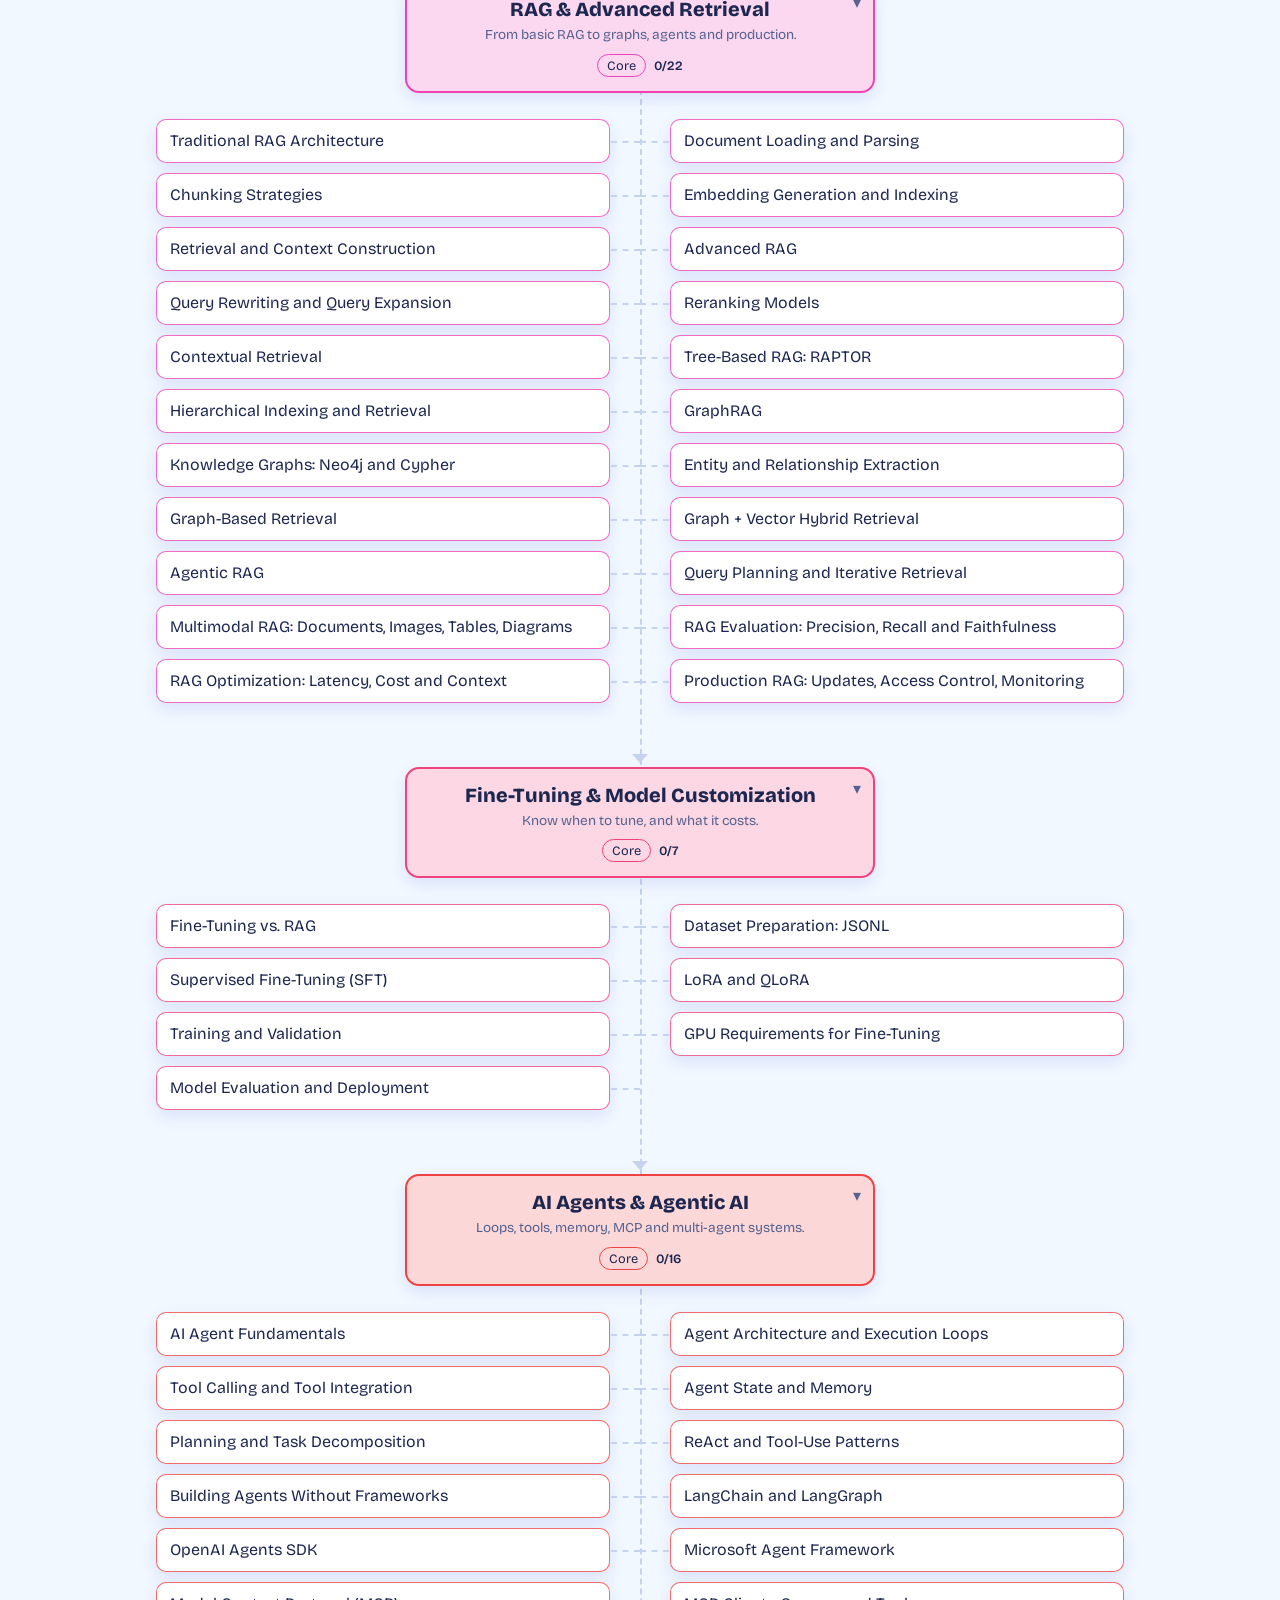
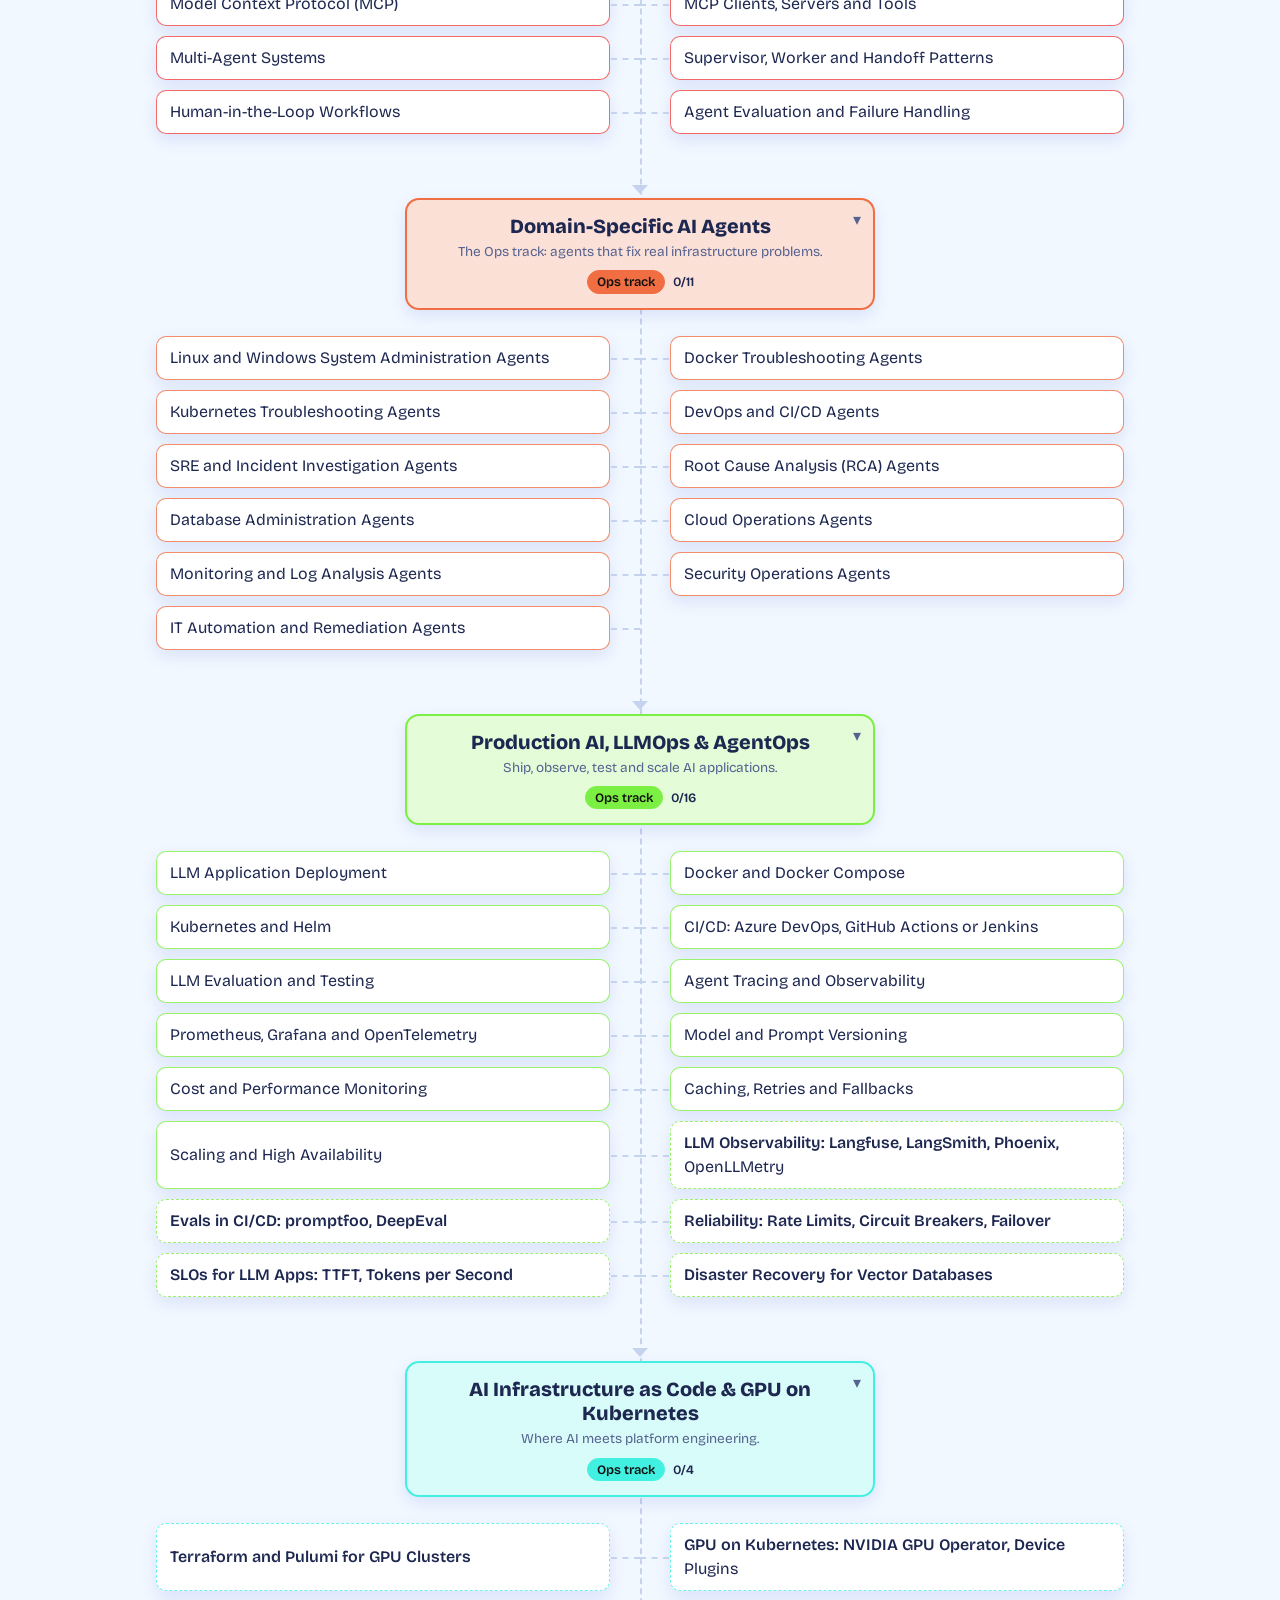
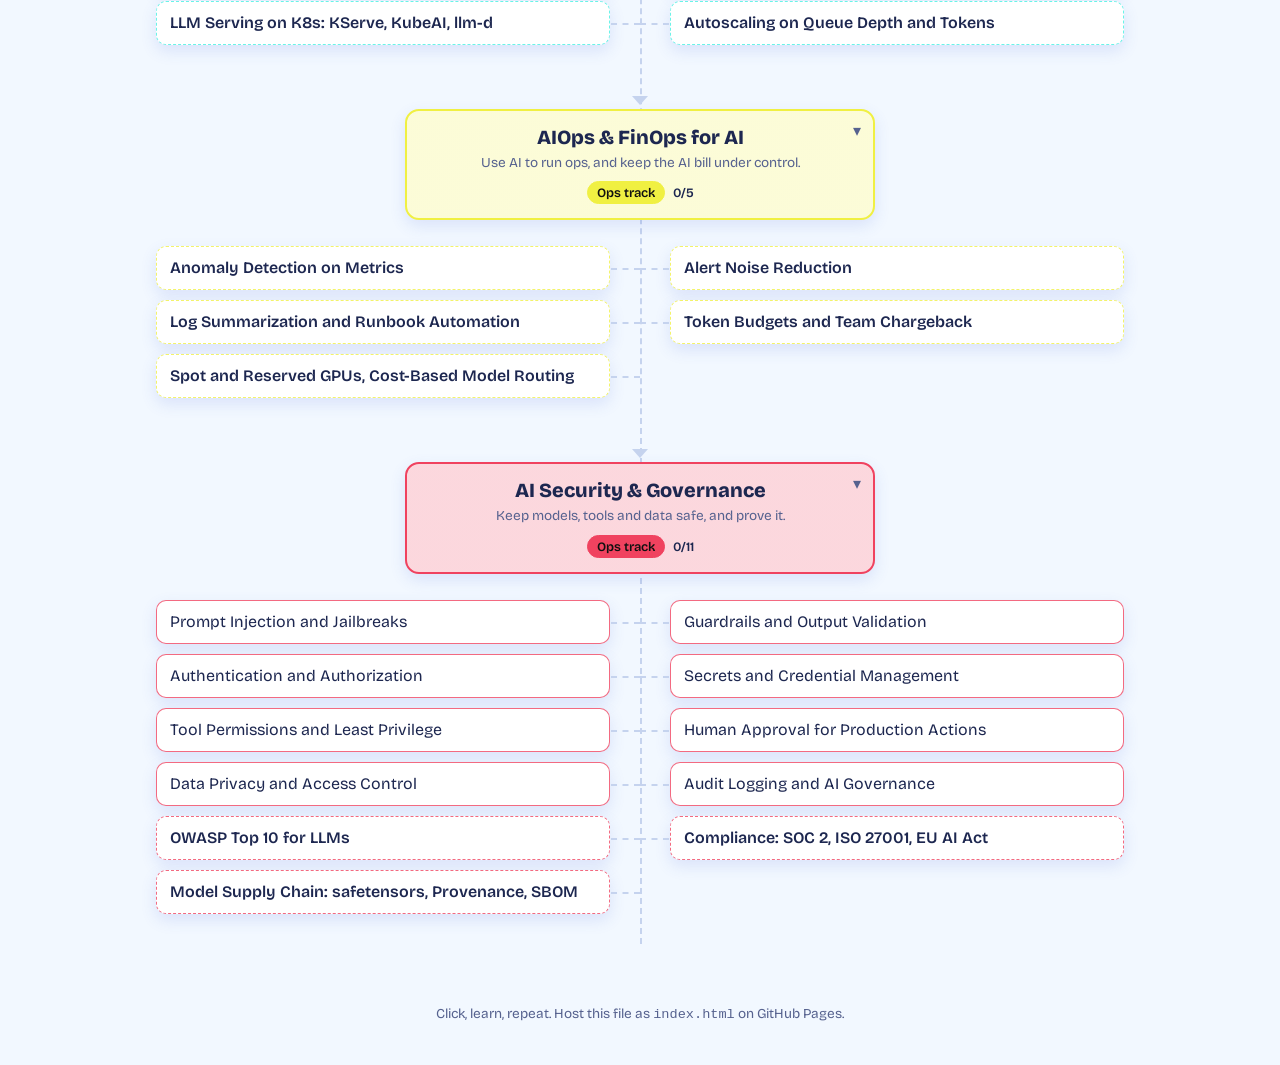
==== commit 28c85446: "added ai section4 page" ====
--- a/aimaps/index.html
+++ b/aimaps/index.html
@@ -97,7 +97,7 @@
 {t:"Programming & Data Foundations",k:"skim",h:210,link:"section-1-foundations.html",sk:"aiops-s1",mc:[8,6,6,6,9,3],d:"Python, APIs, SQL and data pipelines. Skim if you already script daily.",i:["Python Fundamentals","Python OOP, Modules and Packages","REST APIs, JSON and Async Programming","SQL and Database Fundamentals","Data Engineering Basics: ETL, Batch Processing, Spark","+Integrated Project: IT Operations Data Collector"]},
 {t:"Machine Learning, Deep Learning & NLP Foundations",k:"skim",h:225,link:"section-2-ml-nlp.html",sk:"aiops-s2",mc:[5,4,8,6,7,6,2],d:"Just enough ML, neural networks and NLP to understand LLMs.",i:["AI, ML and Deep Learning Fundamentals","Types of Machine Learning: Supervised, Unsupervised, RL","Artificial Neural Networks (ANN)","Deep Learning Architectures: CNN, RNN, LSTM","NLP, Tokenization and Word Embeddings","NLP-to-LLM Bridge: Attention and Next-Token Prediction","Final Assessment"]},
 {t:"Transformers & LLM Fundamentals",k:"skim",h:245,link:"section-3-llm-fundamentals.html",sk:"aiops-s3",mc:[4,4,4,4,3,4,4,3],d:"How LLMs work inside, and how to choose a model.",i:["LLM Fundamentals: Training vs. Inference, Next-Token Prediction","Transformer Architecture: Attention and Positional Encoding","LLM Internal Architecture: Layers, Parameters, Logits","Tokenization and Context Window","LLM Model Categories: GPT, Llama, Qwen, Mistral, Gemma","LLM Training Lifecycle","Model Selection and Capabilities","Python Demonstrations and Assessment"]},
-{t:"LLM Hardware, Sizing & Optimization",k:"ops",h:160,d:"Size GPUs, memory and throughput before you buy or rent.",i:["CPU vs. GPU Inference","RAM vs. GPU VRAM","Model Parameter-to-Memory Calculations","Hardware Sizing for 7B, 8B, 14B, 32B and 70B Models","GPU Selection and Multi-GPU Requirements","Precision: FP32, FP16, BF16 and FP8","Quantization: INT8, INT4 and Low-Bit Formats","KV Cache and Context-Window Memory","Inference Performance: Latency, Throughput, Concurrency"]},
+{t:"LLM Hardware, Sizing & Optimization",k:"ops",h:160,link:"section-4-hardware-sizing.html",sk:"aiops-s4",mc:[3,4,4,5,3,4,3,3,3,4],d:"Size GPUs, memory and throughput before you buy or rent.",i:["Understanding AI Hardware: CPU vs. GPU, RAM vs. VRAM","Calculating Model-Weight Memory","Precision and Quantization: FP32 to INT4","KV Cache and Context-Window Memory","Total VRAM and GPU Selection","Multi-GPU and Distributed Deployment","CPU-Only Deployment and System RAM","Concurrency, Throughput and Performance","Storage, Infrastructure and Cloud Cost","End-to-End Deployment Sizing Exercises"]},
 {t:"On-Premises & Local Model Deployment",k:"ops",h:140,d:"Serve open models on your own Linux boxes and GPUs.",i:["Local LLM Deployment: Ollama and LM Studio","Linux-Based Model Deployment","CPU-Based LLM Deployment","GPU-Based LLM Deployment","llama.cpp and GGUF Models","vLLM Model Serving","Docker-Based LLM Deployment","Multi-GPU and Multi-Node Inference","Distributed Inference with Ray and Supported Backends","OpenAI-Compatible Inference APIs"]},
 {t:"Cloud-Based Model Deployment",k:"ops",h:190,d:"Managed model hosting on the big three clouds.",i:["Microsoft Foundry","Amazon Bedrock","Google Cloud Vertex AI","Managed vs. Self-Hosted Inference","Cloud GPU Infrastructure and Cost Estimation","Model Deployment, Scaling and Endpoint Security"]},
 {t:"LLM Provider Platforms & APIs",k:"ops",h:30,d:"The vendor platforms your teams will ask you to support first.",i:["+OpenAI Platform: Responses API, Batch, Rate Limits","+Anthropic Claude API: Messages, Tool Use, Prompt Caching","+Google Gemini API: AI Studio vs. Vertex","+Azure OpenAI vs. OpenAI Direct","+Hosted Open-Weight Providers: Together, Groq, Fireworks, OpenRouter","+LLM Gateways: LiteLLM, Portkey","+Provider Selection: Cost, Latency, Residency, SLAs"]},
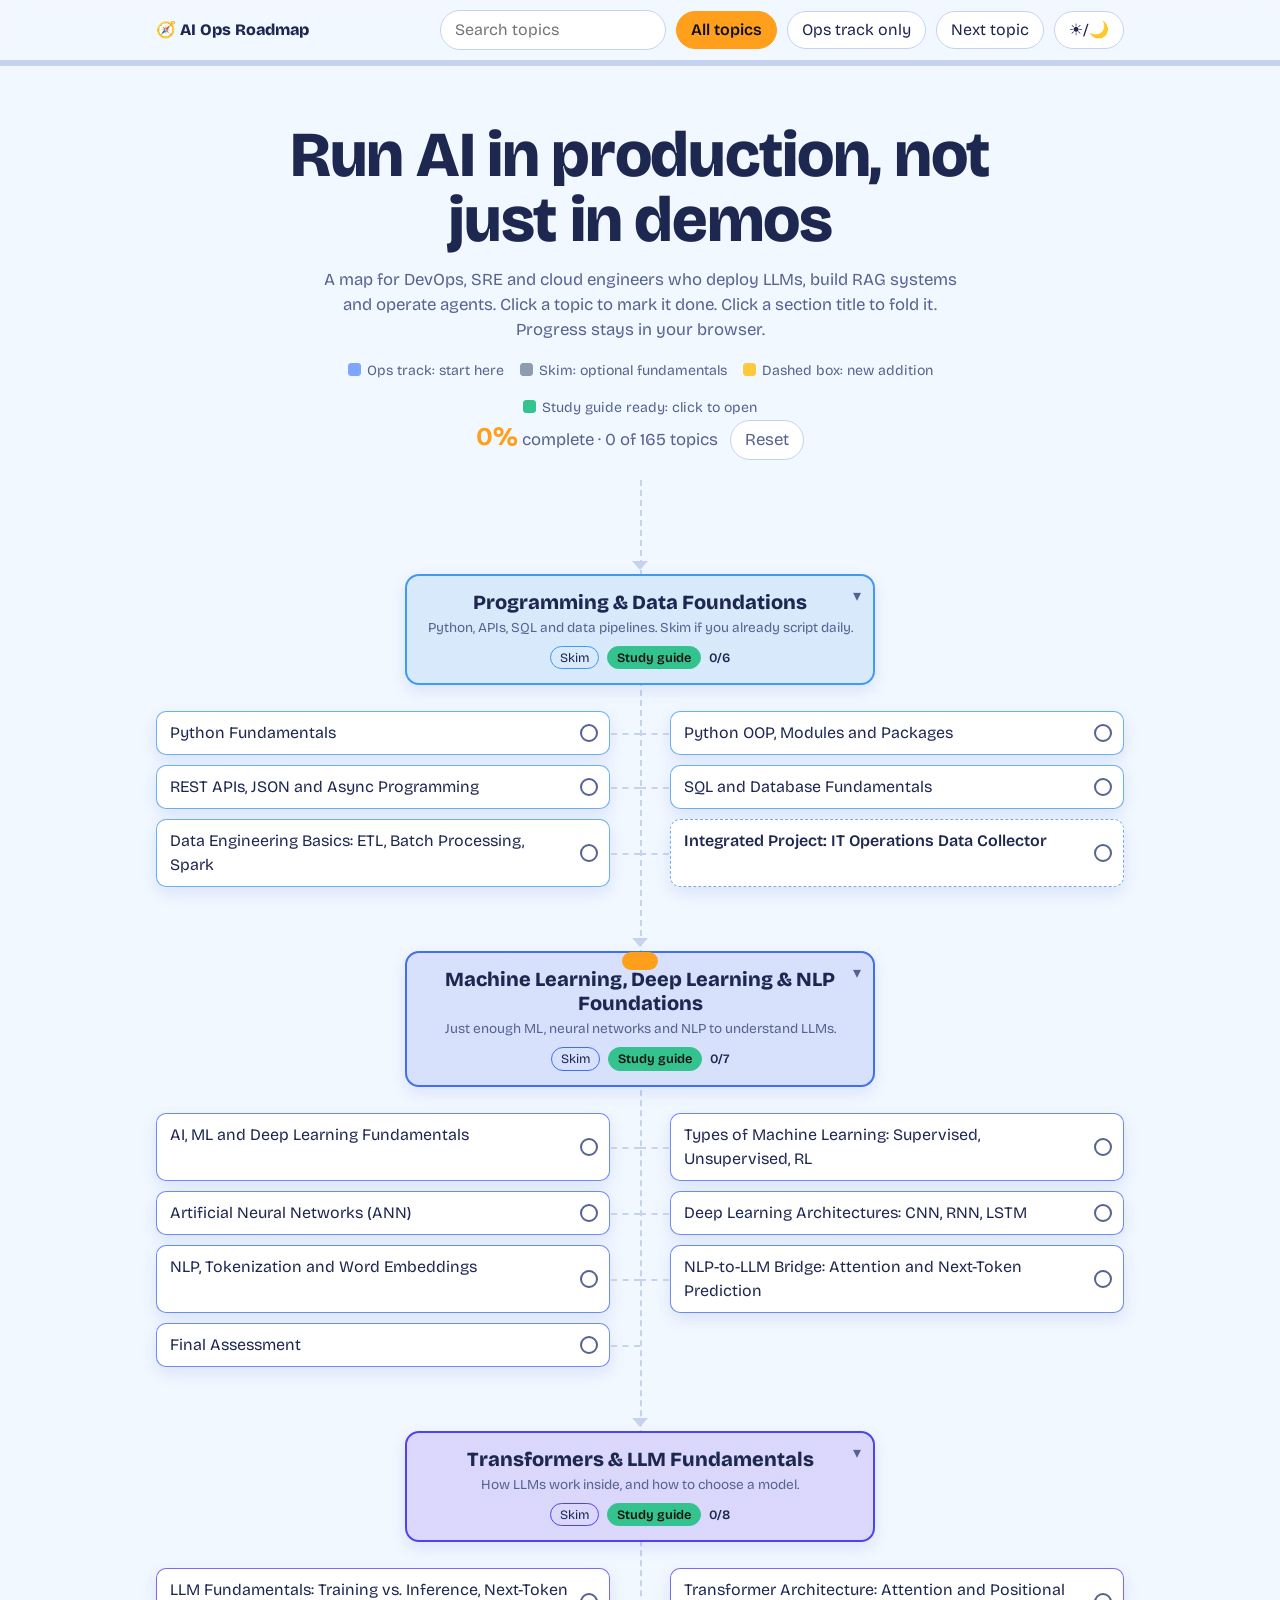
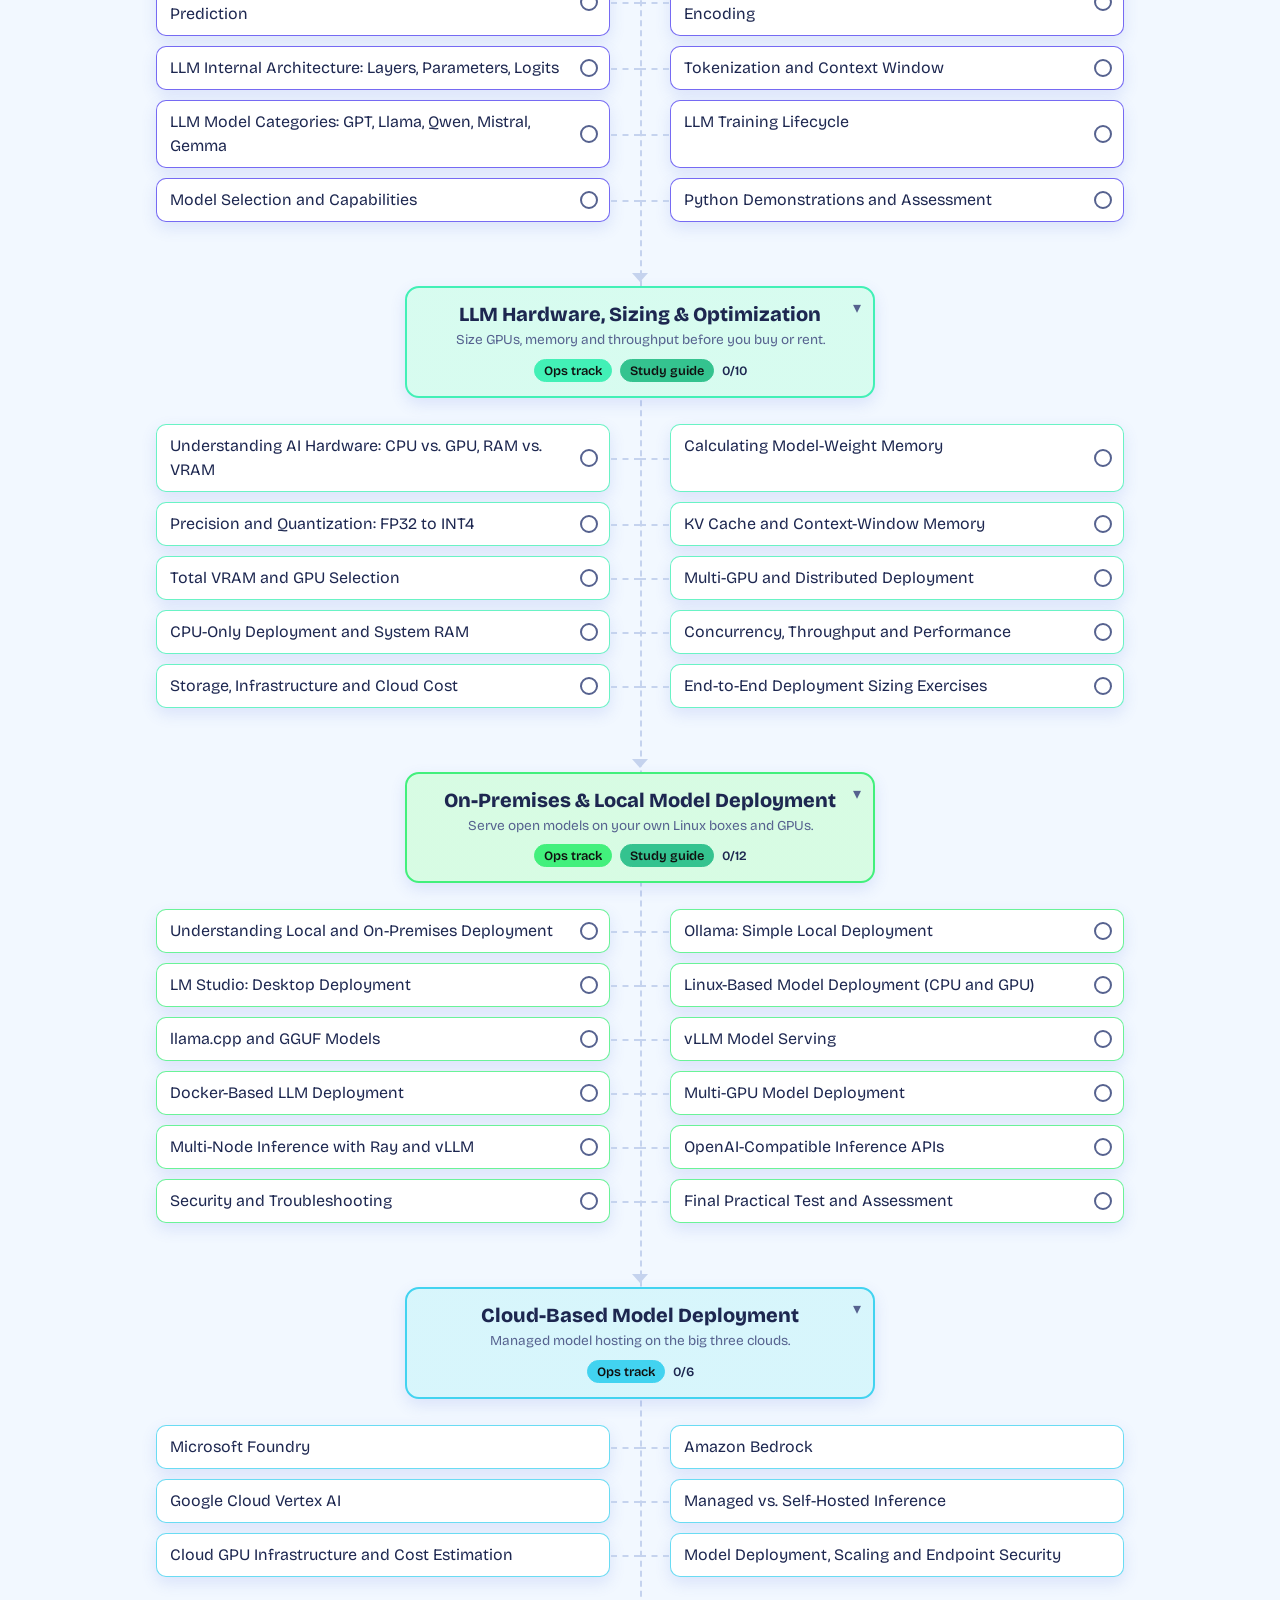
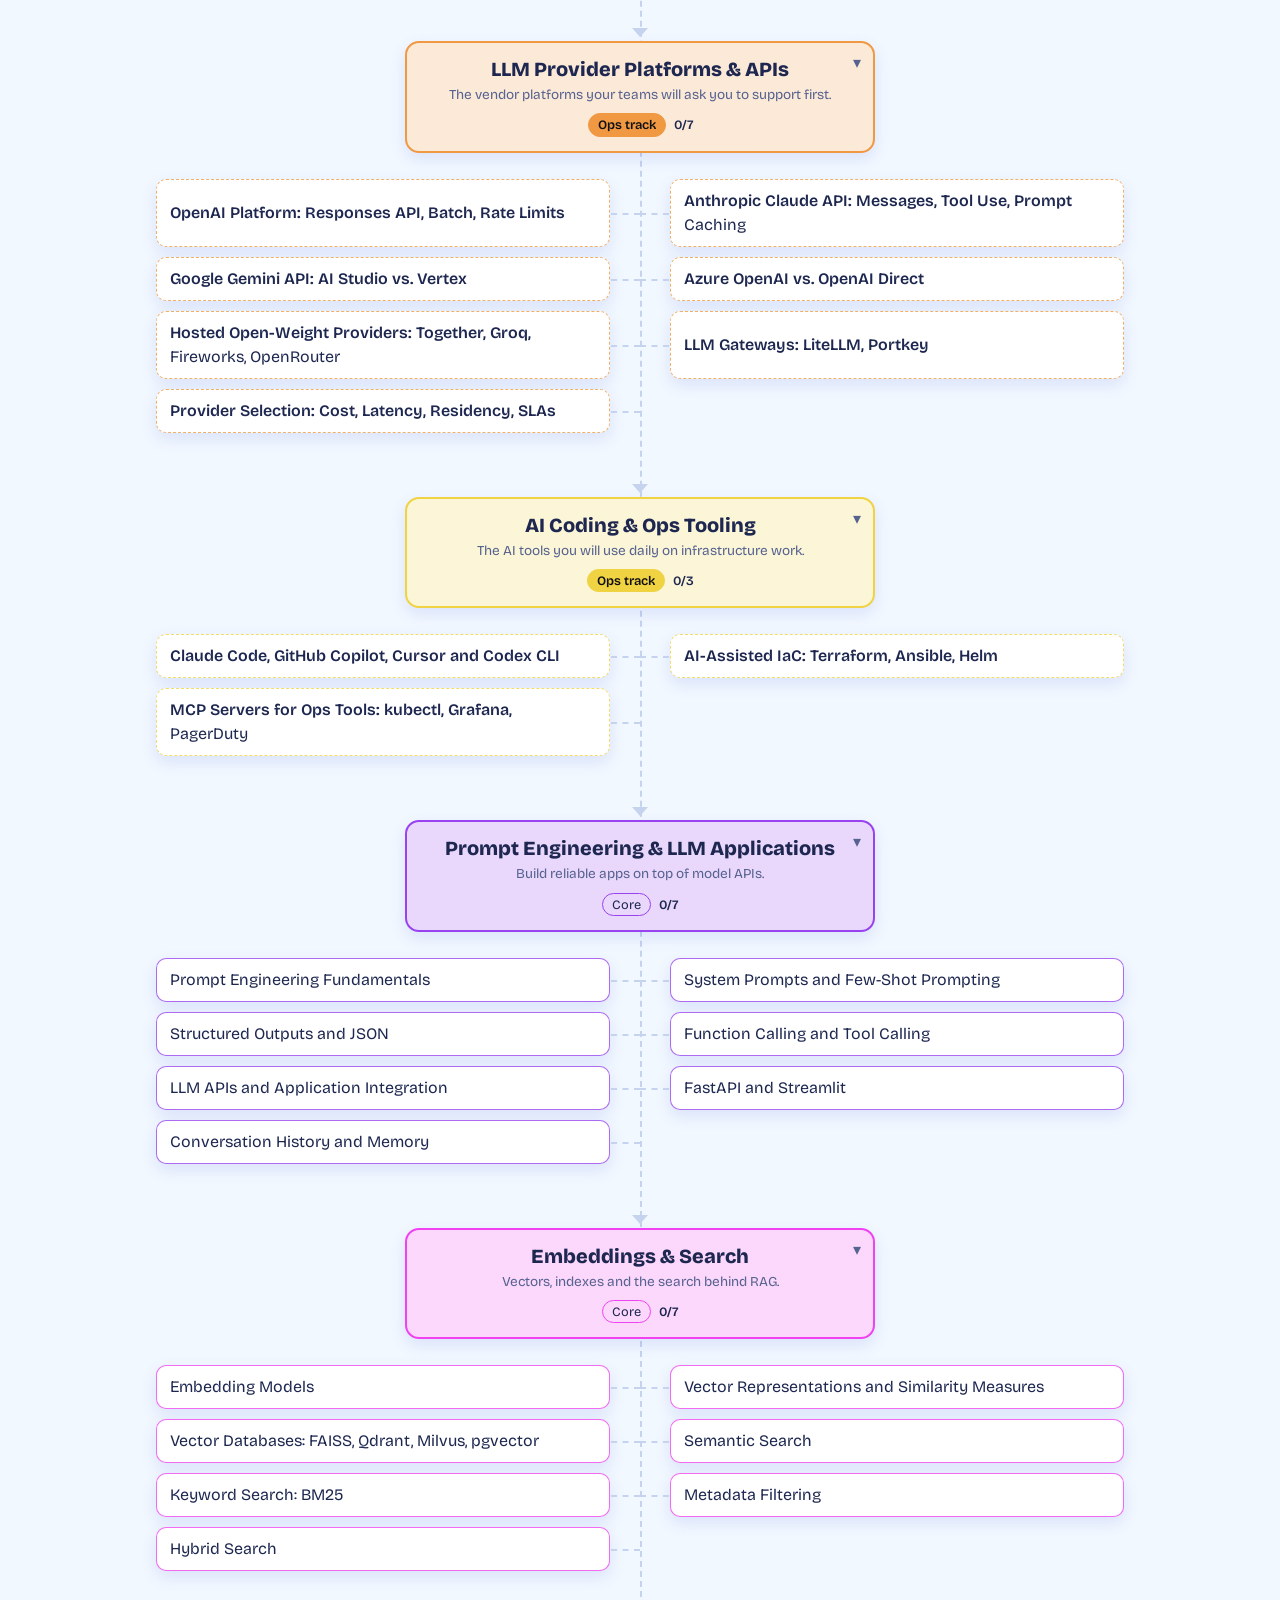
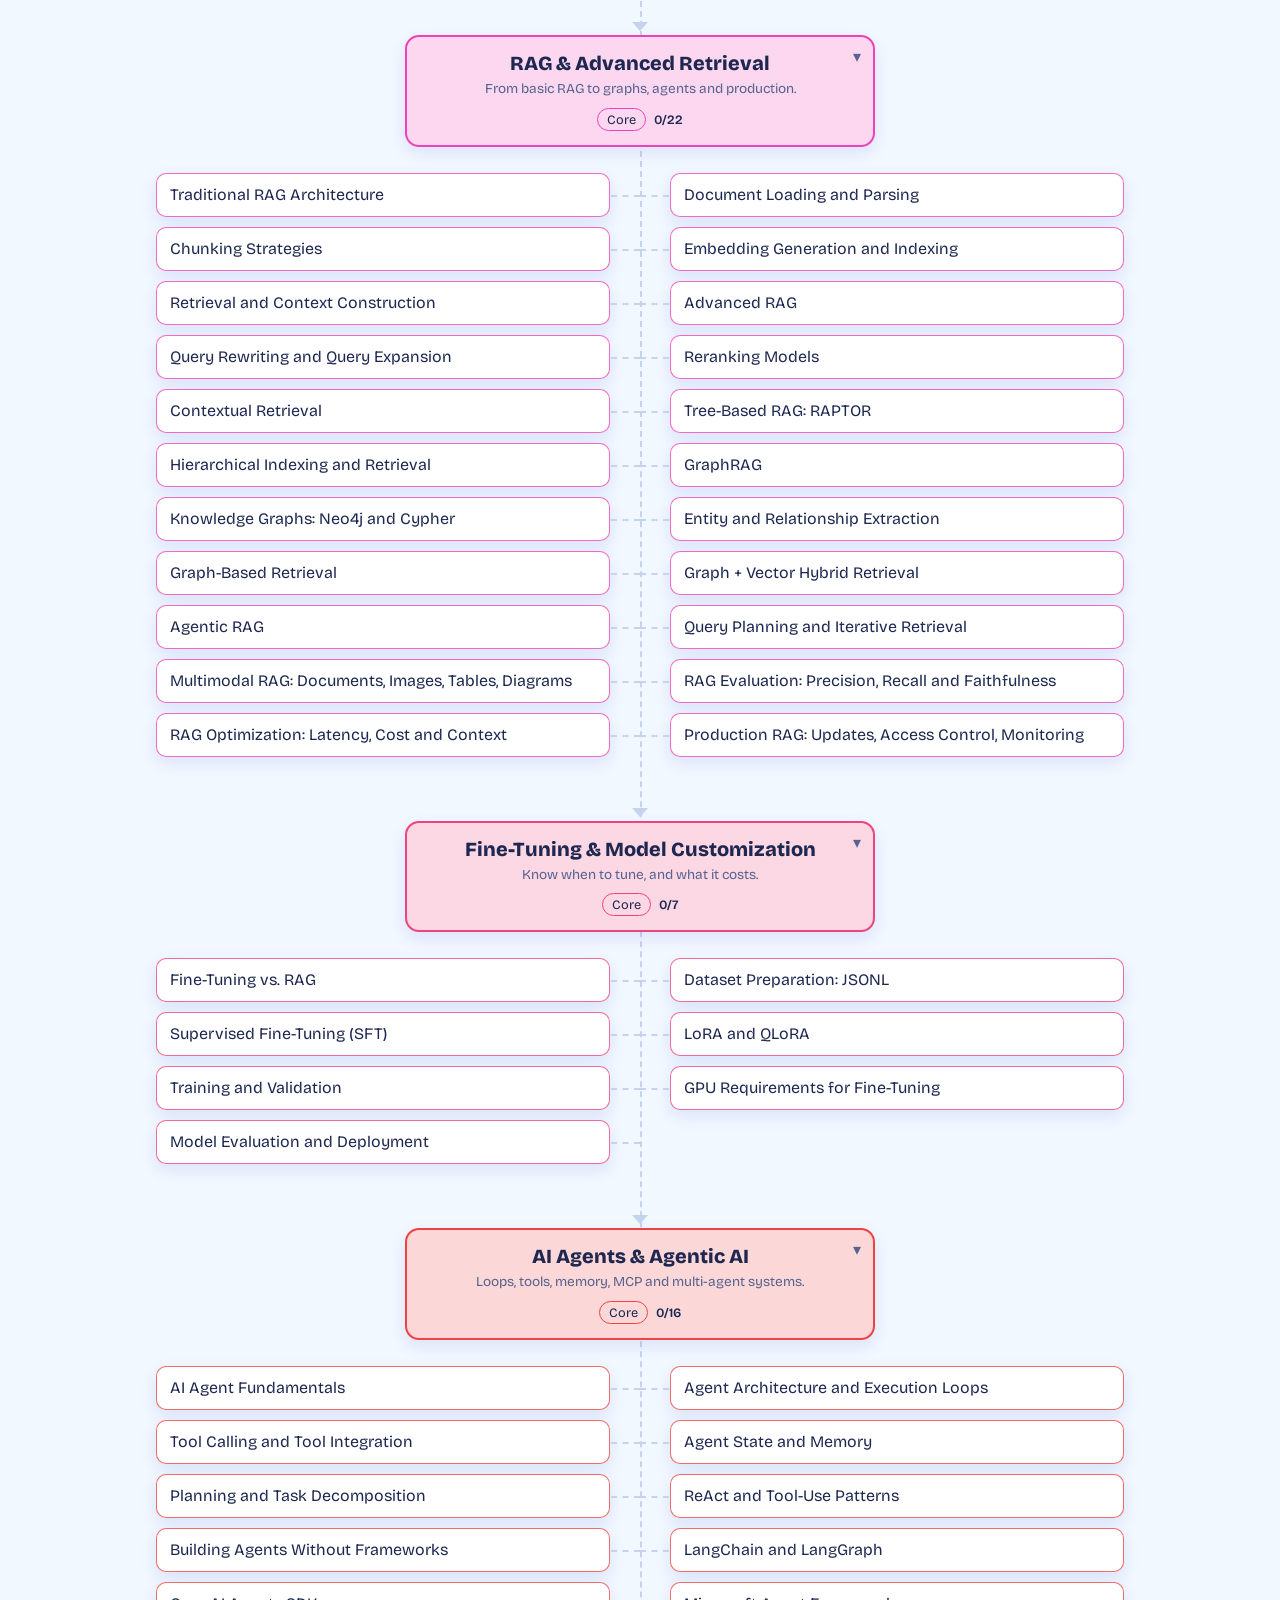
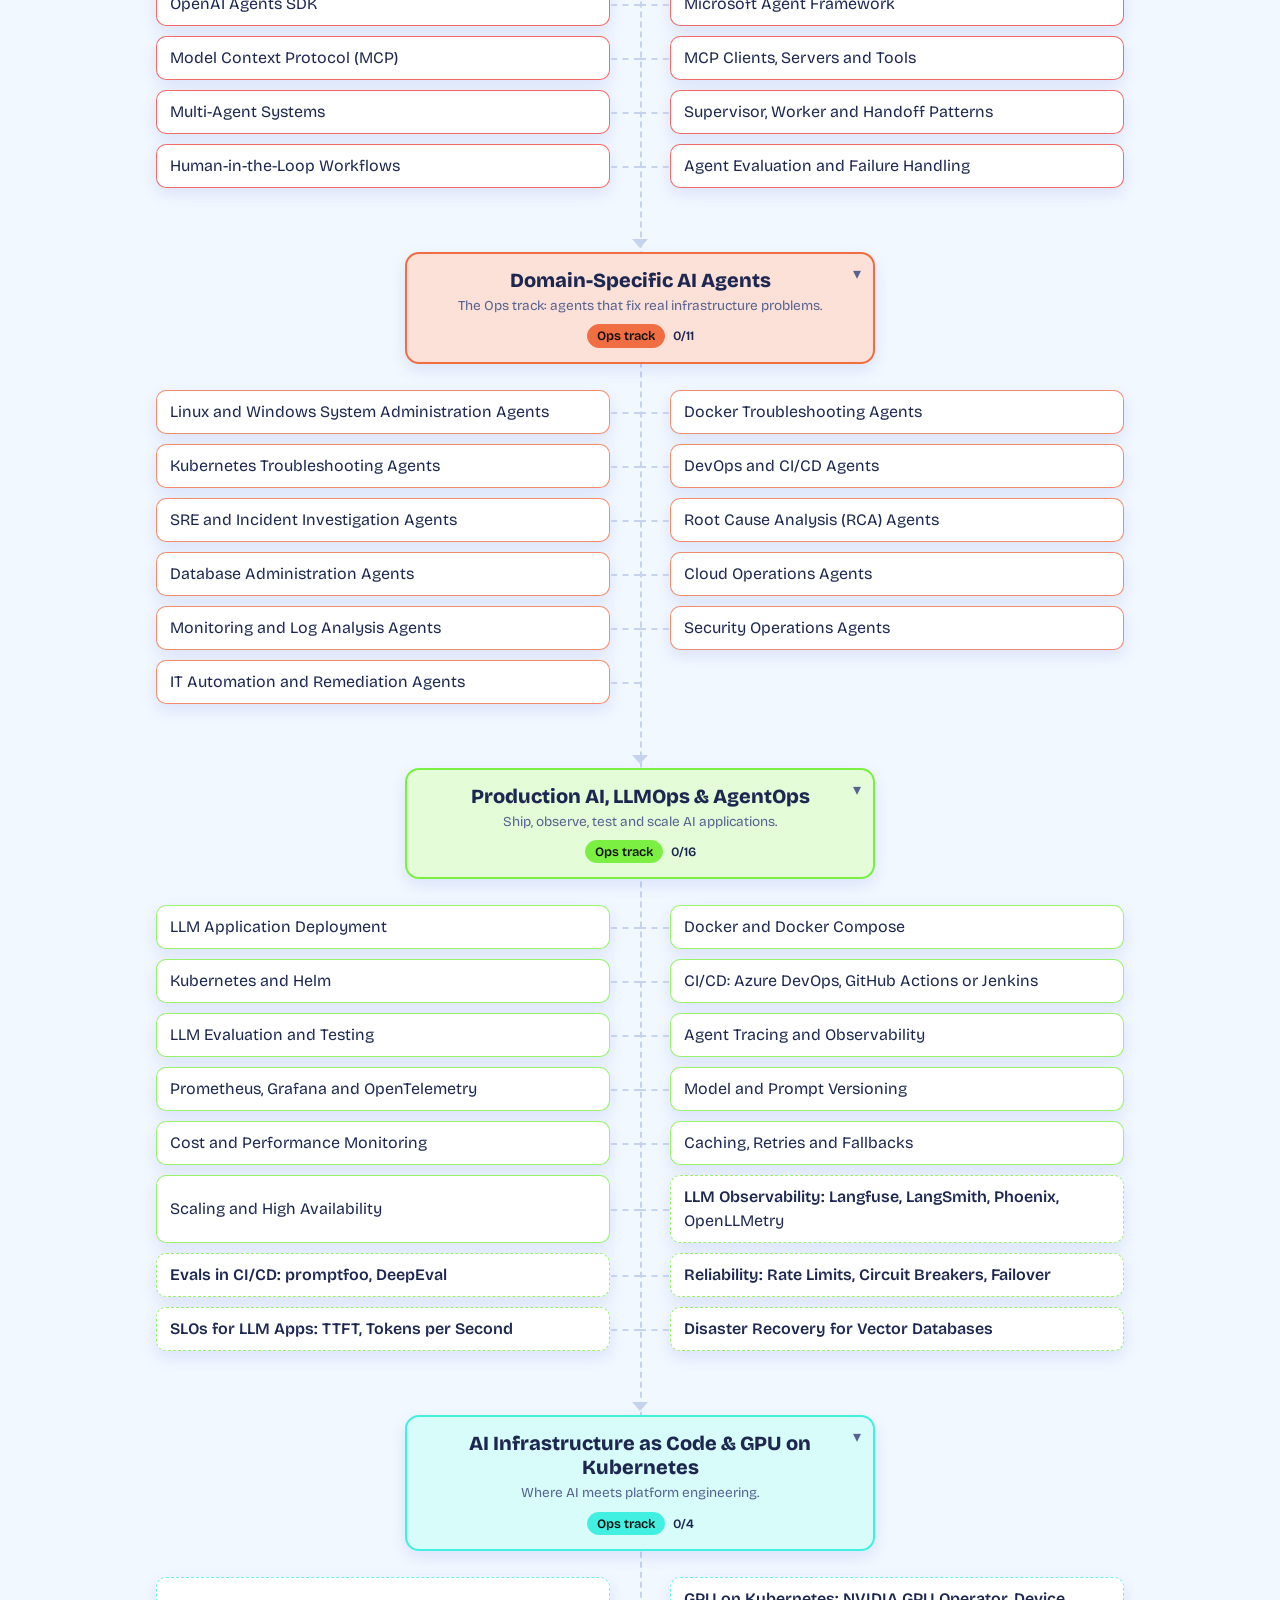
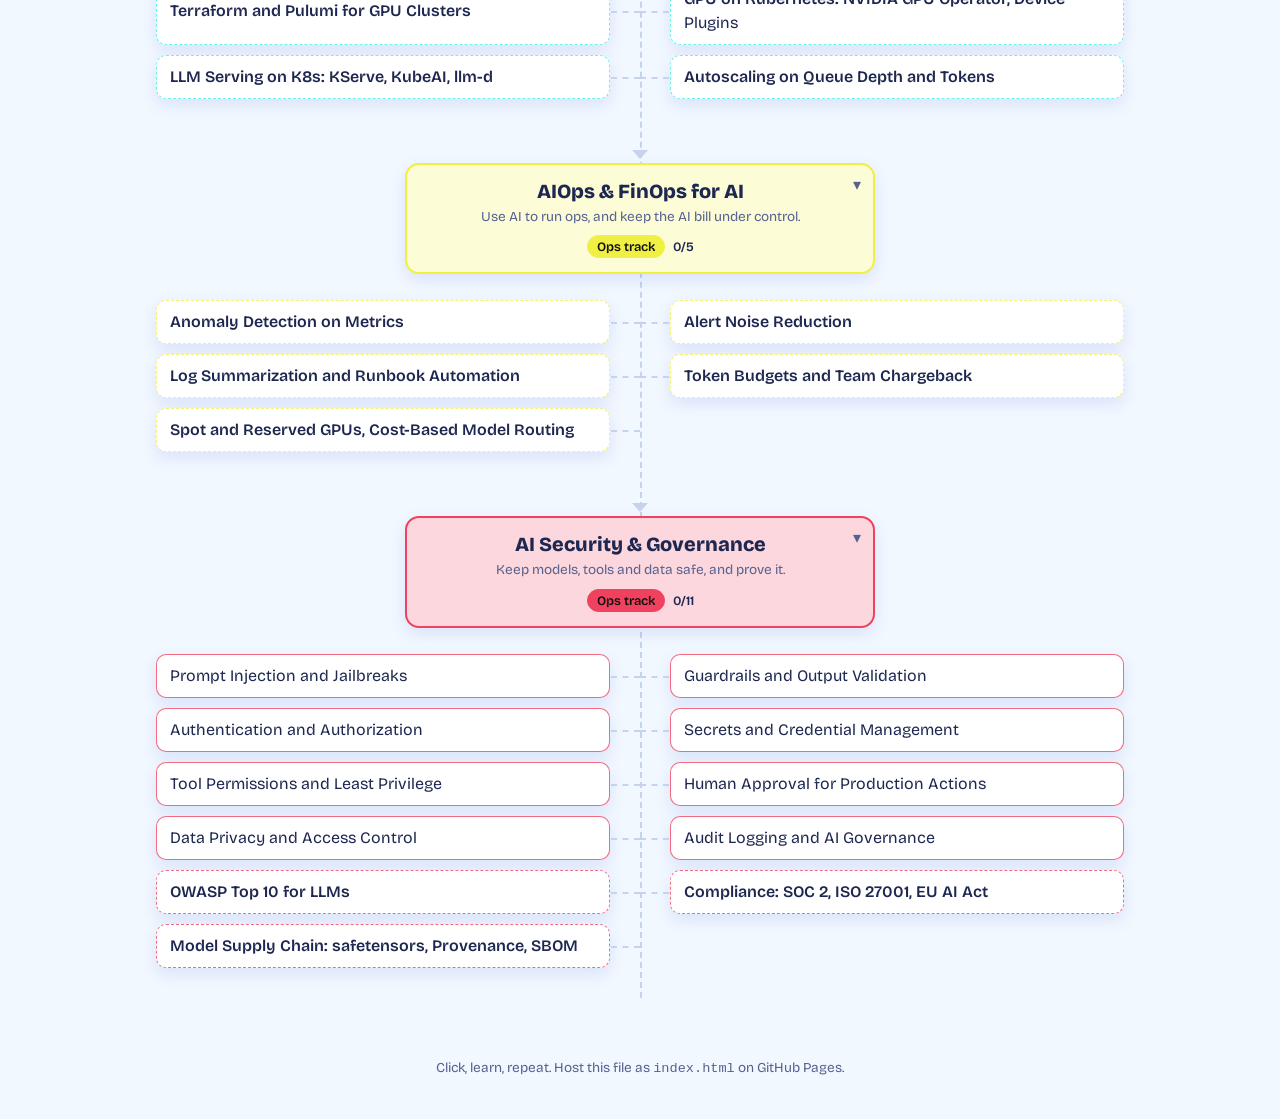
==== commit 3003825f: "added ai section5 page" ====
--- a/aimaps/index.html
+++ b/aimaps/index.html
@@ -98,7 +98,7 @@
 {t:"Machine Learning, Deep Learning & NLP Foundations",k:"skim",h:225,link:"section-2-ml-nlp.html",sk:"aiops-s2",mc:[5,4,8,6,7,6,2],d:"Just enough ML, neural networks and NLP to understand LLMs.",i:["AI, ML and Deep Learning Fundamentals","Types of Machine Learning: Supervised, Unsupervised, RL","Artificial Neural Networks (ANN)","Deep Learning Architectures: CNN, RNN, LSTM","NLP, Tokenization and Word Embeddings","NLP-to-LLM Bridge: Attention and Next-Token Prediction","Final Assessment"]},
 {t:"Transformers & LLM Fundamentals",k:"skim",h:245,link:"section-3-llm-fundamentals.html",sk:"aiops-s3",mc:[4,4,4,4,3,4,4,3],d:"How LLMs work inside, and how to choose a model.",i:["LLM Fundamentals: Training vs. Inference, Next-Token Prediction","Transformer Architecture: Attention and Positional Encoding","LLM Internal Architecture: Layers, Parameters, Logits","Tokenization and Context Window","LLM Model Categories: GPT, Llama, Qwen, Mistral, Gemma","LLM Training Lifecycle","Model Selection and Capabilities","Python Demonstrations and Assessment"]},
 {t:"LLM Hardware, Sizing & Optimization",k:"ops",h:160,link:"section-4-hardware-sizing.html",sk:"aiops-s4",mc:[3,4,4,5,3,4,3,3,3,4],d:"Size GPUs, memory and throughput before you buy or rent.",i:["Understanding AI Hardware: CPU vs. GPU, RAM vs. VRAM","Calculating Model-Weight Memory","Precision and Quantization: FP32 to INT4","KV Cache and Context-Window Memory","Total VRAM and GPU Selection","Multi-GPU and Distributed Deployment","CPU-Only Deployment and System RAM","Concurrency, Throughput and Performance","Storage, Infrastructure and Cloud Cost","End-to-End Deployment Sizing Exercises"]},
-{t:"On-Premises & Local Model Deployment",k:"ops",h:140,d:"Serve open models on your own Linux boxes and GPUs.",i:["Local LLM Deployment: Ollama and LM Studio","Linux-Based Model Deployment","CPU-Based LLM Deployment","GPU-Based LLM Deployment","llama.cpp and GGUF Models","vLLM Model Serving","Docker-Based LLM Deployment","Multi-GPU and Multi-Node Inference","Distributed Inference with Ray and Supported Backends","OpenAI-Compatible Inference APIs"]},
+{t:"On-Premises & Local Model Deployment",k:"ops",h:140,link:"section-5-local-deployment.html",sk:"aiops-s5",mc:[3,5,5,4,4,6,4,4,4,4,2,4],d:"Serve open models on your own Linux boxes and GPUs.",i:["Understanding Local and On-Premises Deployment","Ollama: Simple Local Deployment","LM Studio: Desktop Deployment","Linux-Based Model Deployment (CPU and GPU)","llama.cpp and GGUF Models","vLLM Model Serving","Docker-Based LLM Deployment","Multi-GPU Model Deployment","Multi-Node Inference with Ray and vLLM","OpenAI-Compatible Inference APIs","Security and Troubleshooting","Final Practical Test and Assessment"]},
 {t:"Cloud-Based Model Deployment",k:"ops",h:190,d:"Managed model hosting on the big three clouds.",i:["Microsoft Foundry","Amazon Bedrock","Google Cloud Vertex AI","Managed vs. Self-Hosted Inference","Cloud GPU Infrastructure and Cost Estimation","Model Deployment, Scaling and Endpoint Security"]},
 {t:"LLM Provider Platforms & APIs",k:"ops",h:30,d:"The vendor platforms your teams will ask you to support first.",i:["+OpenAI Platform: Responses API, Batch, Rate Limits","+Anthropic Claude API: Messages, Tool Use, Prompt Caching","+Google Gemini API: AI Studio vs. Vertex","+Azure OpenAI vs. OpenAI Direct","+Hosted Open-Weight Providers: Together, Groq, Fireworks, OpenRouter","+LLM Gateways: LiteLLM, Portkey","+Provider Selection: Cost, Latency, Residency, SLAs"]},
 {t:"AI Coding & Ops Tooling",k:"ops",h:50,d:"The AI tools you will use daily on infrastructure work.",i:["+Claude Code, GitHub Copilot, Cursor and Codex CLI","+AI-Assisted IaC: Terraform, Ansible, Helm","+MCP Servers for Ops Tools: kubectl, Grafana, PagerDuty"]},
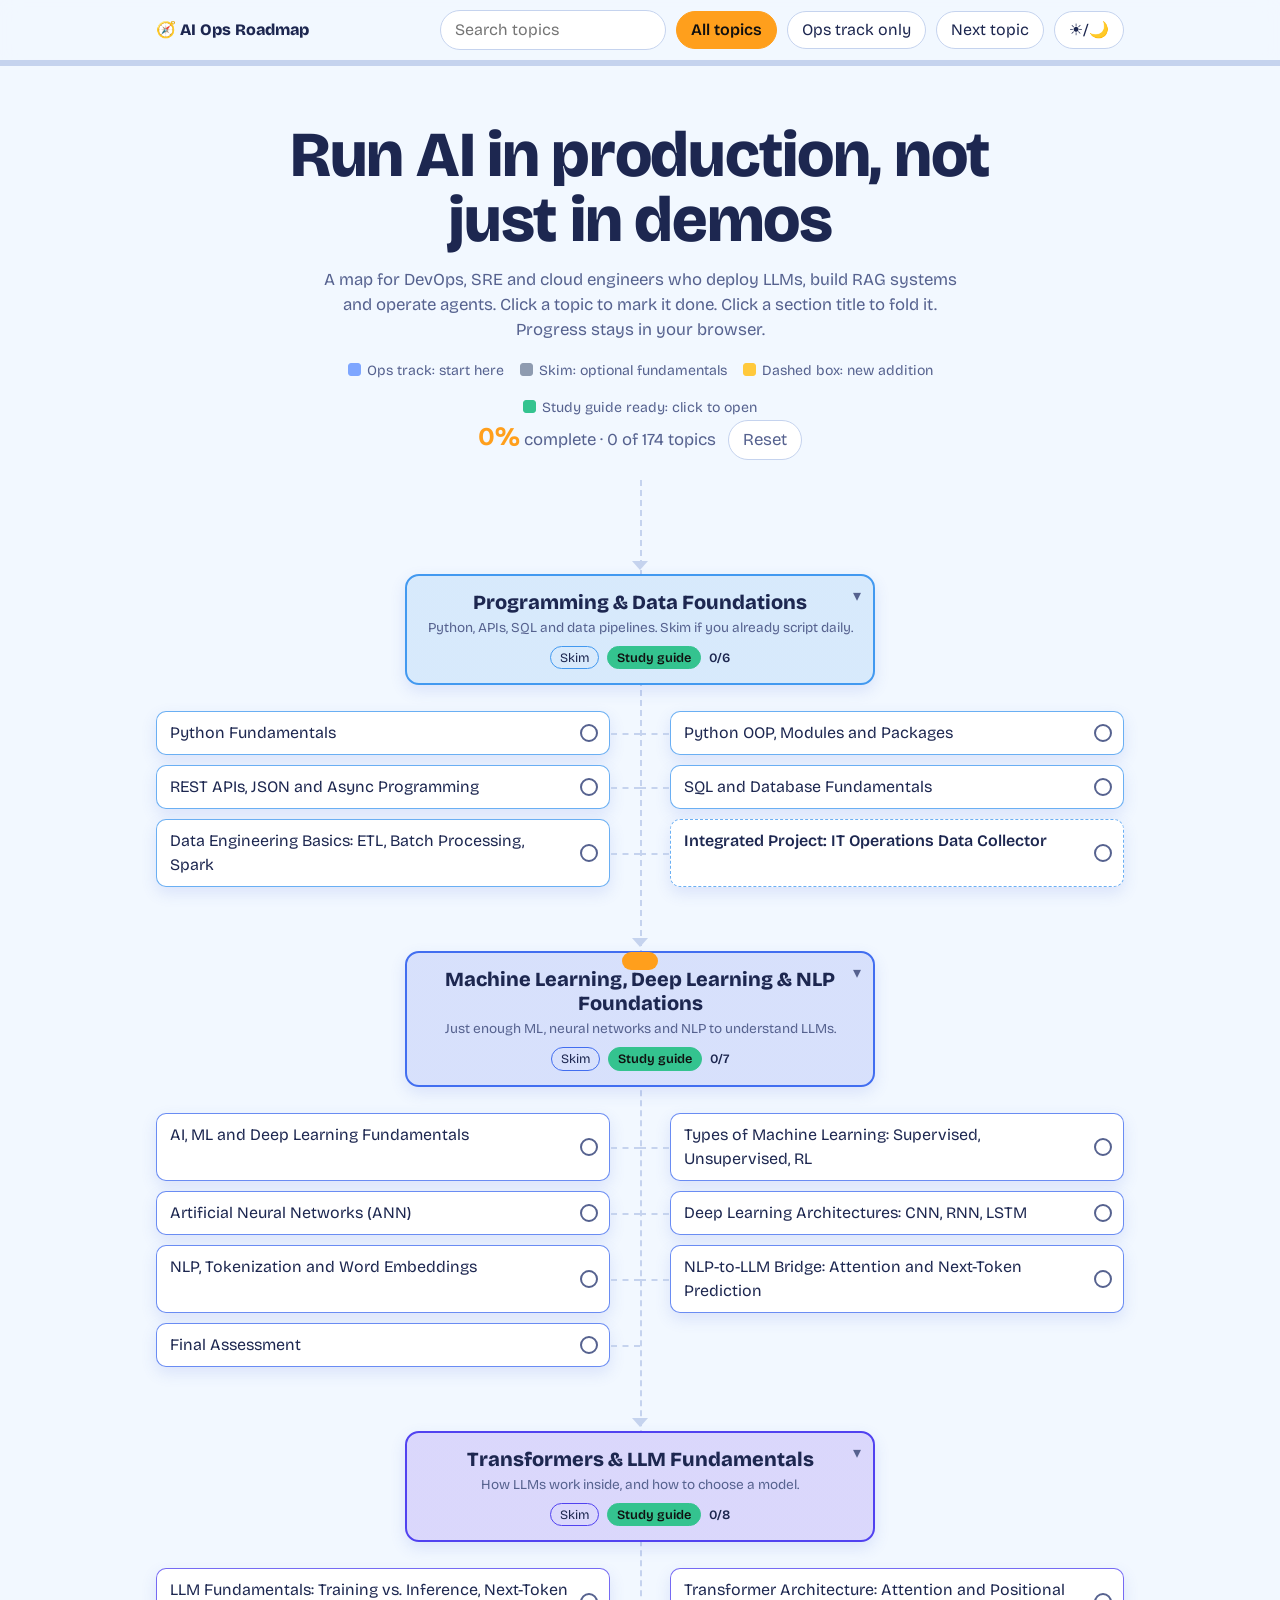
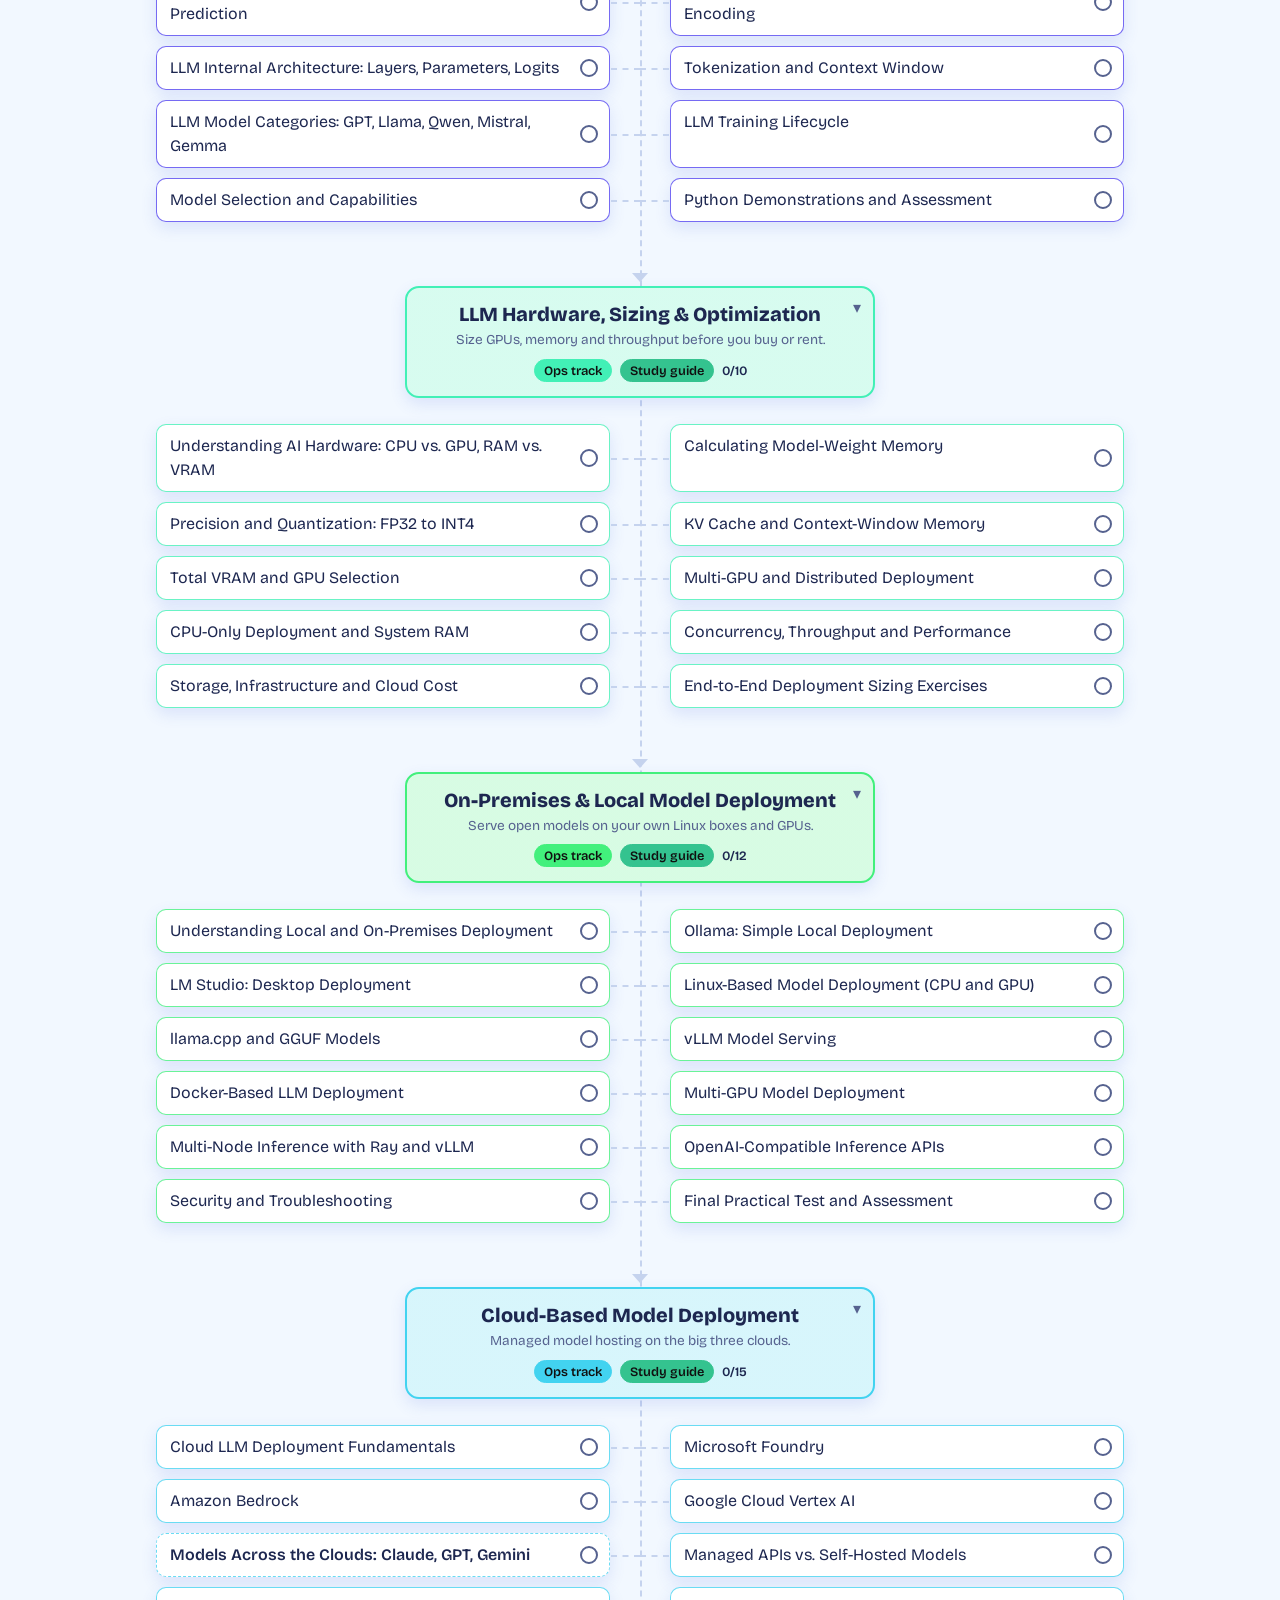
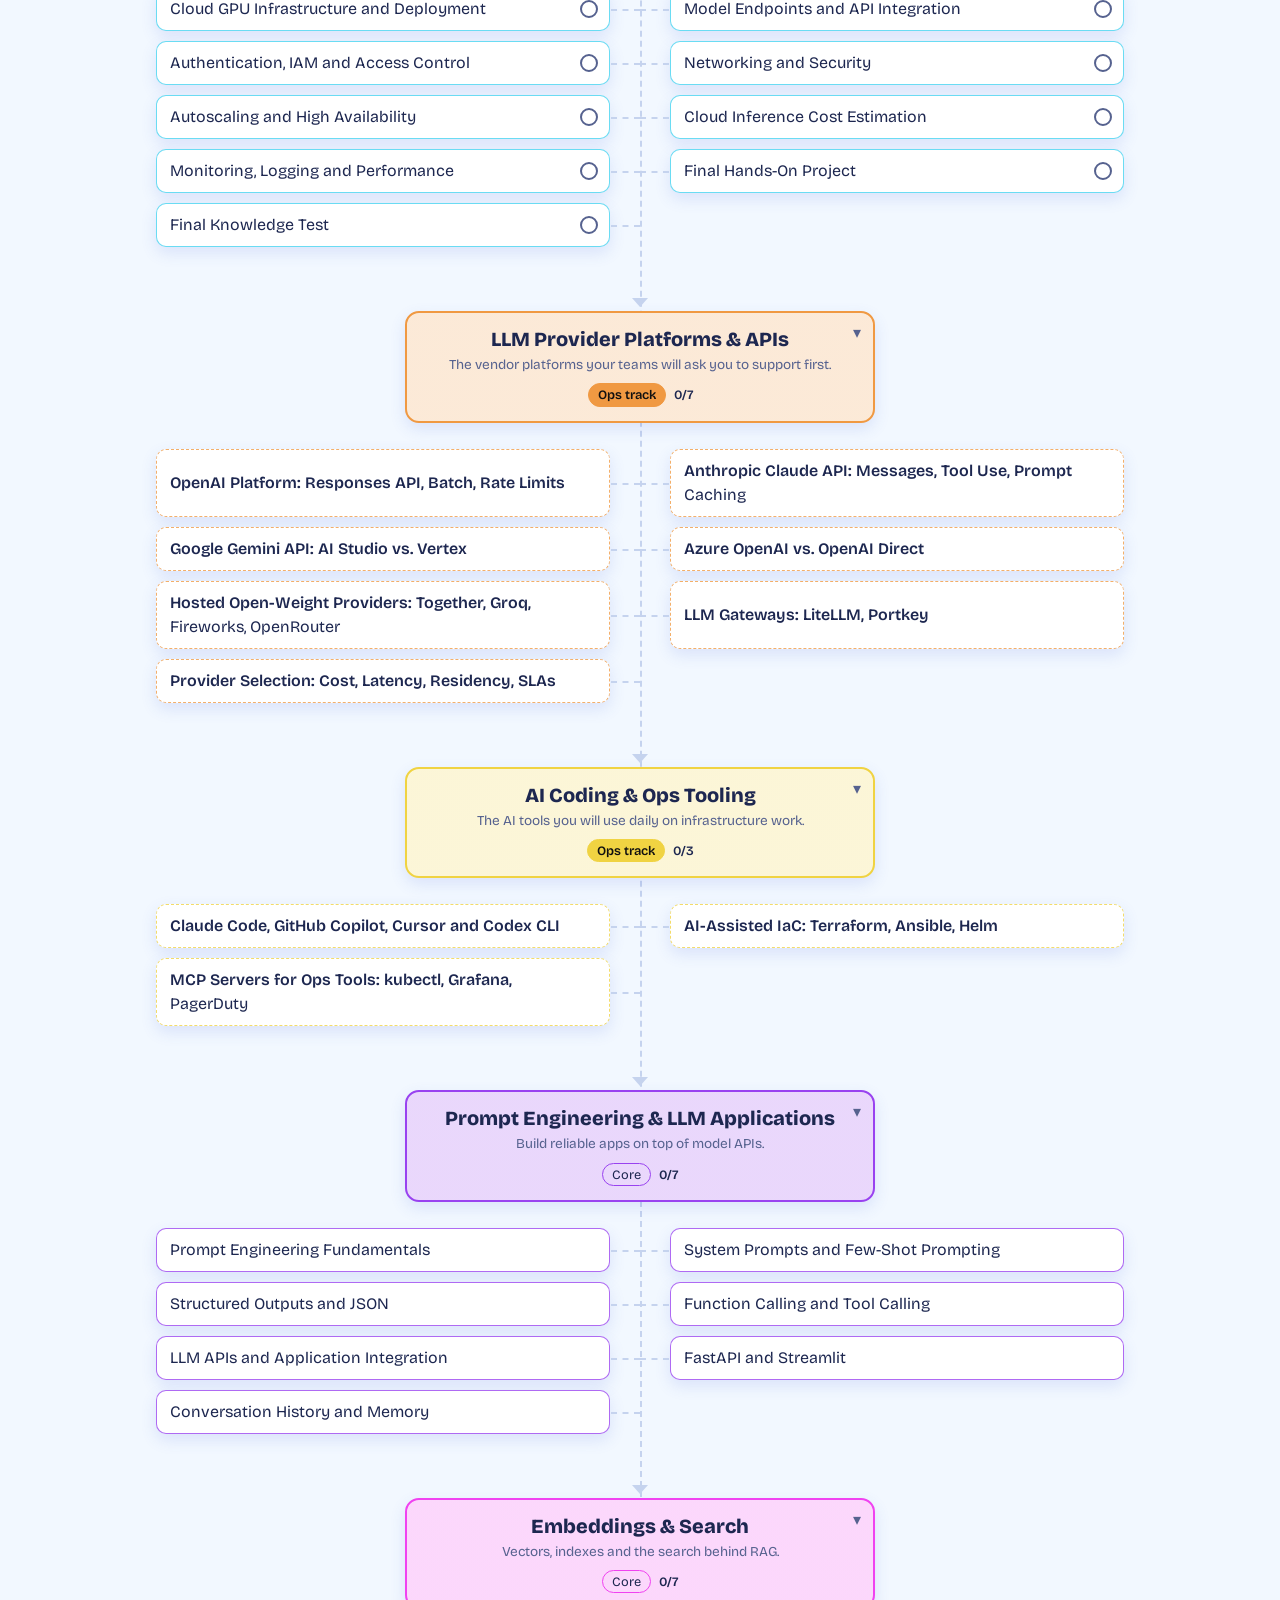
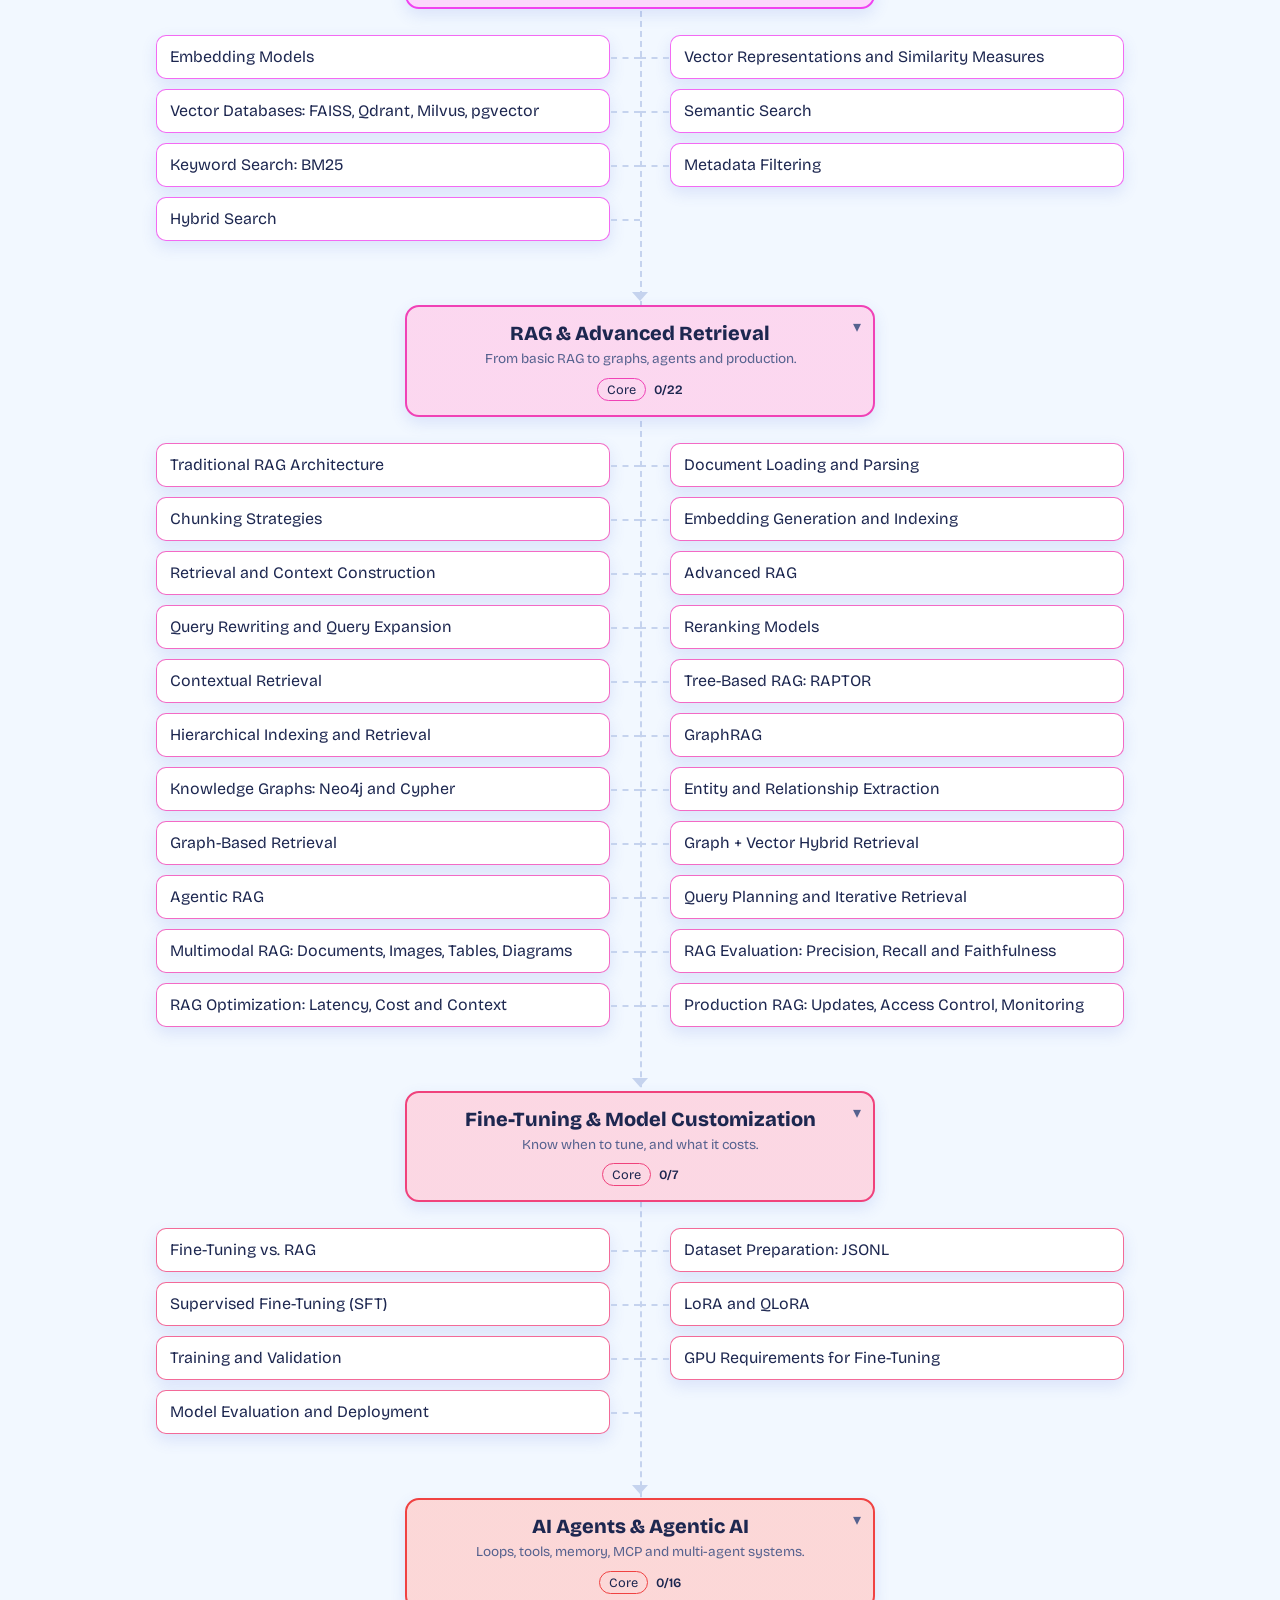
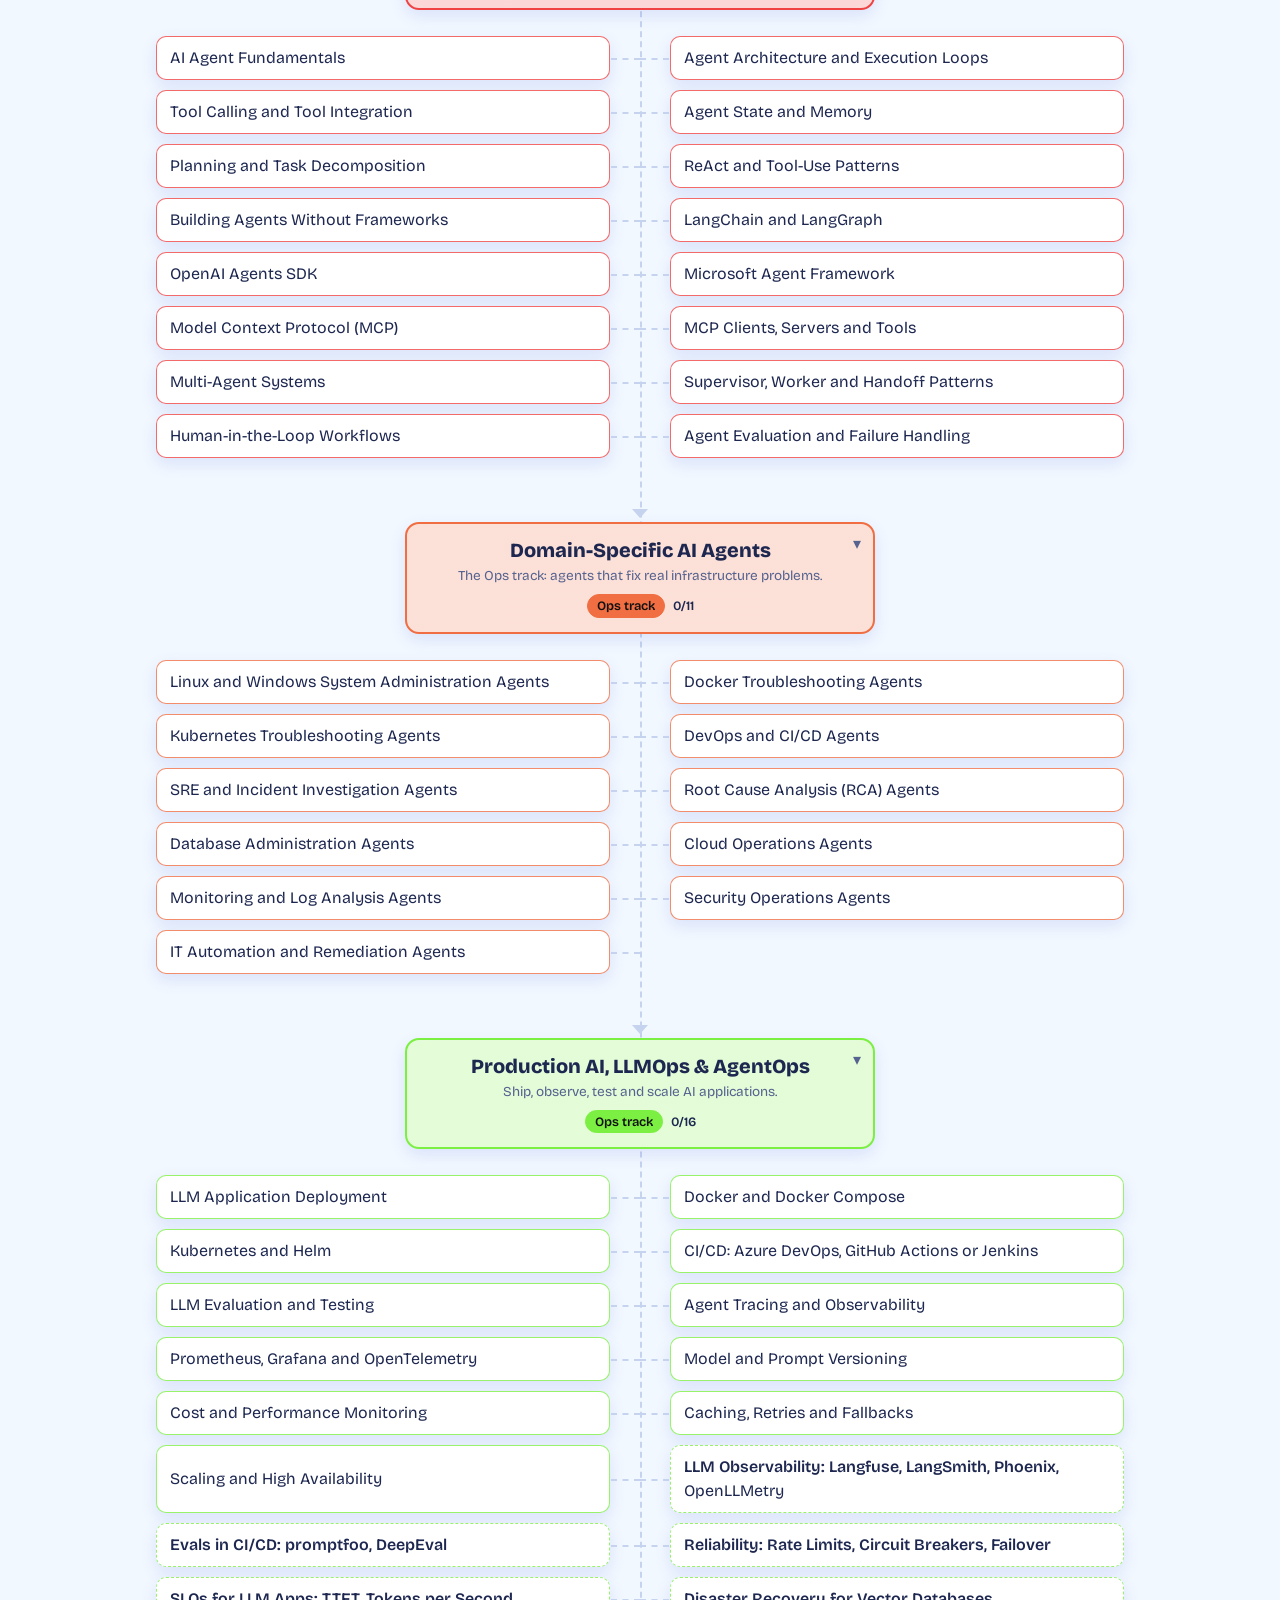
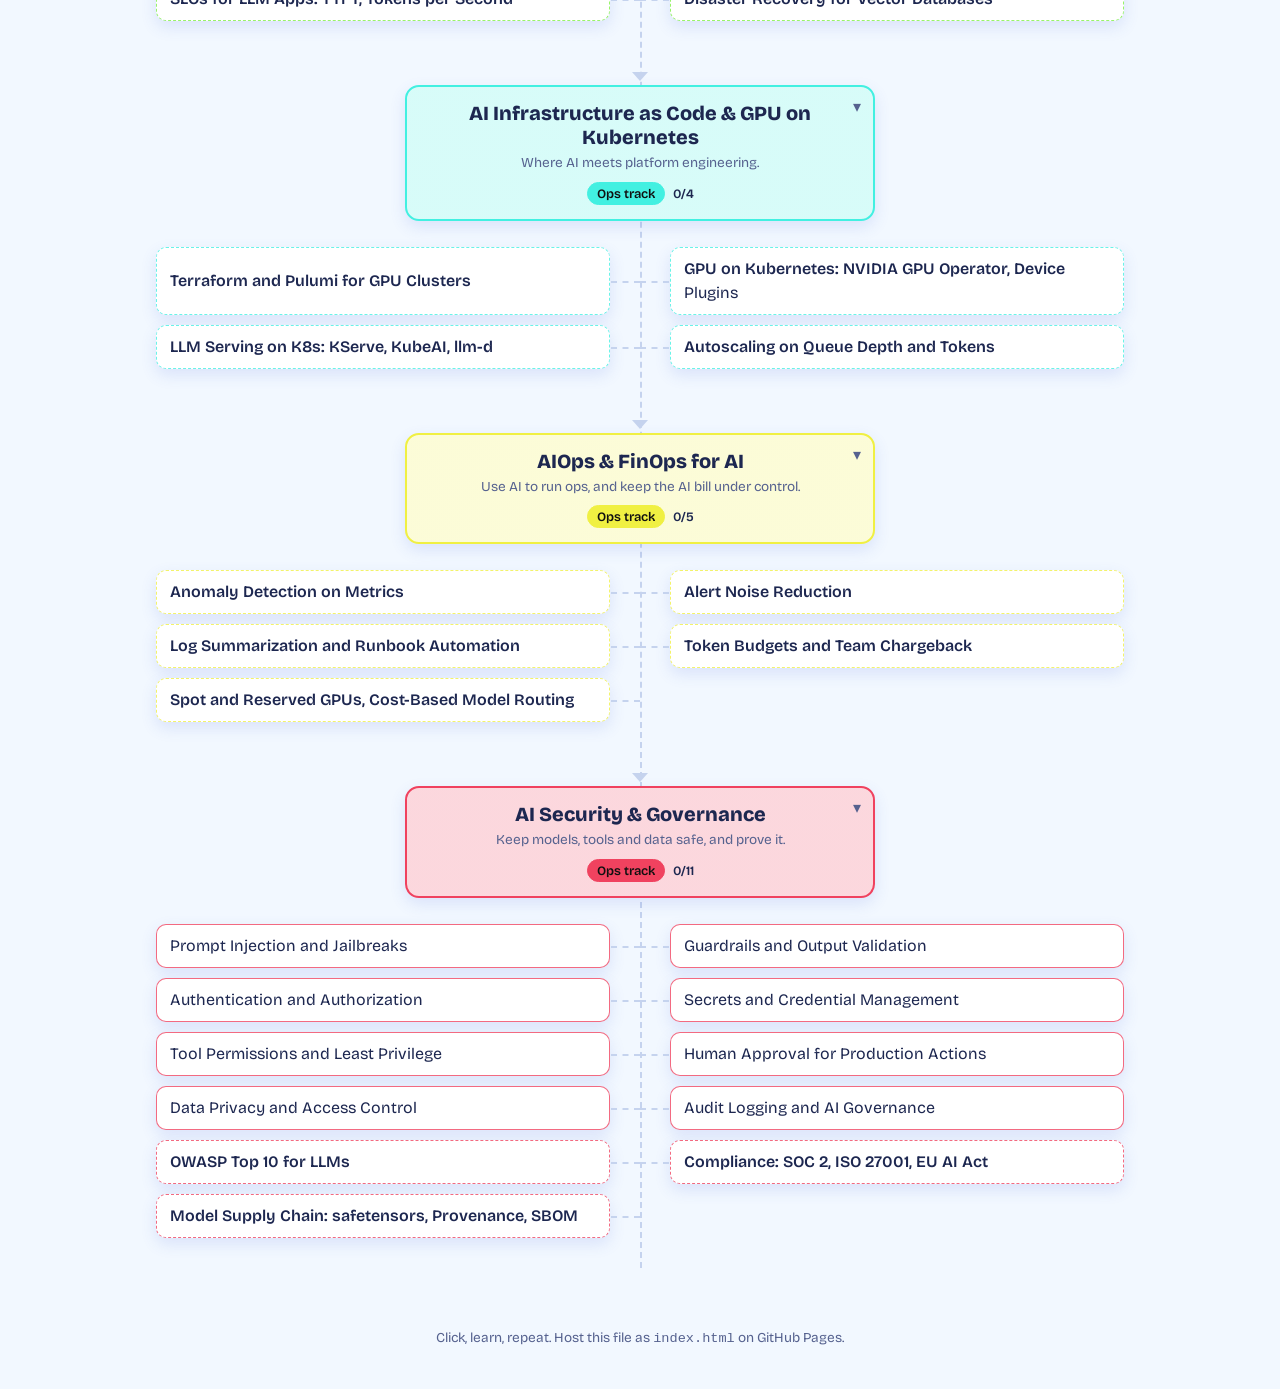
==== commit a49c2abb: "added ai section6 page" ====
--- a/aimaps/index.html
+++ b/aimaps/index.html
@@ -99,7 +99,7 @@
 {t:"Transformers & LLM Fundamentals",k:"skim",h:245,link:"section-3-llm-fundamentals.html",sk:"aiops-s3",mc:[4,4,4,4,3,4,4,3],d:"How LLMs work inside, and how to choose a model.",i:["LLM Fundamentals: Training vs. Inference, Next-Token Prediction","Transformer Architecture: Attention and Positional Encoding","LLM Internal Architecture: Layers, Parameters, Logits","Tokenization and Context Window","LLM Model Categories: GPT, Llama, Qwen, Mistral, Gemma","LLM Training Lifecycle","Model Selection and Capabilities","Python Demonstrations and Assessment"]},
 {t:"LLM Hardware, Sizing & Optimization",k:"ops",h:160,link:"section-4-hardware-sizing.html",sk:"aiops-s4",mc:[3,4,4,5,3,4,3,3,3,4],d:"Size GPUs, memory and throughput before you buy or rent.",i:["Understanding AI Hardware: CPU vs. GPU, RAM vs. VRAM","Calculating Model-Weight Memory","Precision and Quantization: FP32 to INT4","KV Cache and Context-Window Memory","Total VRAM and GPU Selection","Multi-GPU and Distributed Deployment","CPU-Only Deployment and System RAM","Concurrency, Throughput and Performance","Storage, Infrastructure and Cloud Cost","End-to-End Deployment Sizing Exercises"]},
 {t:"On-Premises & Local Model Deployment",k:"ops",h:140,link:"section-5-local-deployment.html",sk:"aiops-s5",mc:[3,5,5,4,4,6,4,4,4,4,2,4],d:"Serve open models on your own Linux boxes and GPUs.",i:["Understanding Local and On-Premises Deployment","Ollama: Simple Local Deployment","LM Studio: Desktop Deployment","Linux-Based Model Deployment (CPU and GPU)","llama.cpp and GGUF Models","vLLM Model Serving","Docker-Based LLM Deployment","Multi-GPU Model Deployment","Multi-Node Inference with Ray and vLLM","OpenAI-Compatible Inference APIs","Security and Troubleshooting","Final Practical Test and Assessment"]},
-{t:"Cloud-Based Model Deployment",k:"ops",h:190,d:"Managed model hosting on the big three clouds.",i:["Microsoft Foundry","Amazon Bedrock","Google Cloud Vertex AI","Managed vs. Self-Hosted Inference","Cloud GPU Infrastructure and Cost Estimation","Model Deployment, Scaling and Endpoint Security"]},
+{t:"Cloud-Based Model Deployment",k:"ops",h:190,link:"section-6-cloud-deployment.html",sk:"aiops-s6",mc:[3,6,6,5,4,3,3,3,3,3,3,4,3,5,1],d:"Managed model hosting on the big three clouds.",i:["Cloud LLM Deployment Fundamentals","Microsoft Foundry","Amazon Bedrock","Google Cloud Vertex AI","+Models Across the Clouds: Claude, GPT, Gemini","Managed APIs vs. Self-Hosted Models","Cloud GPU Infrastructure and Deployment","Model Endpoints and API Integration","Authentication, IAM and Access Control","Networking and Security","Autoscaling and High Availability","Cloud Inference Cost Estimation","Monitoring, Logging and Performance","Final Hands-On Project","Final Knowledge Test"]},
 {t:"LLM Provider Platforms & APIs",k:"ops",h:30,d:"The vendor platforms your teams will ask you to support first.",i:["+OpenAI Platform: Responses API, Batch, Rate Limits","+Anthropic Claude API: Messages, Tool Use, Prompt Caching","+Google Gemini API: AI Studio vs. Vertex","+Azure OpenAI vs. OpenAI Direct","+Hosted Open-Weight Providers: Together, Groq, Fireworks, OpenRouter","+LLM Gateways: LiteLLM, Portkey","+Provider Selection: Cost, Latency, Residency, SLAs"]},
 {t:"AI Coding & Ops Tooling",k:"ops",h:50,d:"The AI tools you will use daily on infrastructure work.",i:["+Claude Code, GitHub Copilot, Cursor and Codex CLI","+AI-Assisted IaC: Terraform, Ansible, Helm","+MCP Servers for Ops Tools: kubectl, Grafana, PagerDuty"]},
 {t:"Prompt Engineering & LLM Applications",k:"core",h:270,d:"Build reliable apps on top of model APIs.",i:["Prompt Engineering Fundamentals","System Prompts and Few-Shot Prompting","Structured Outputs and JSON","Function Calling and Tool Calling","LLM APIs and Application Integration","FastAPI and Streamlit","Conversation History and Memory"]},
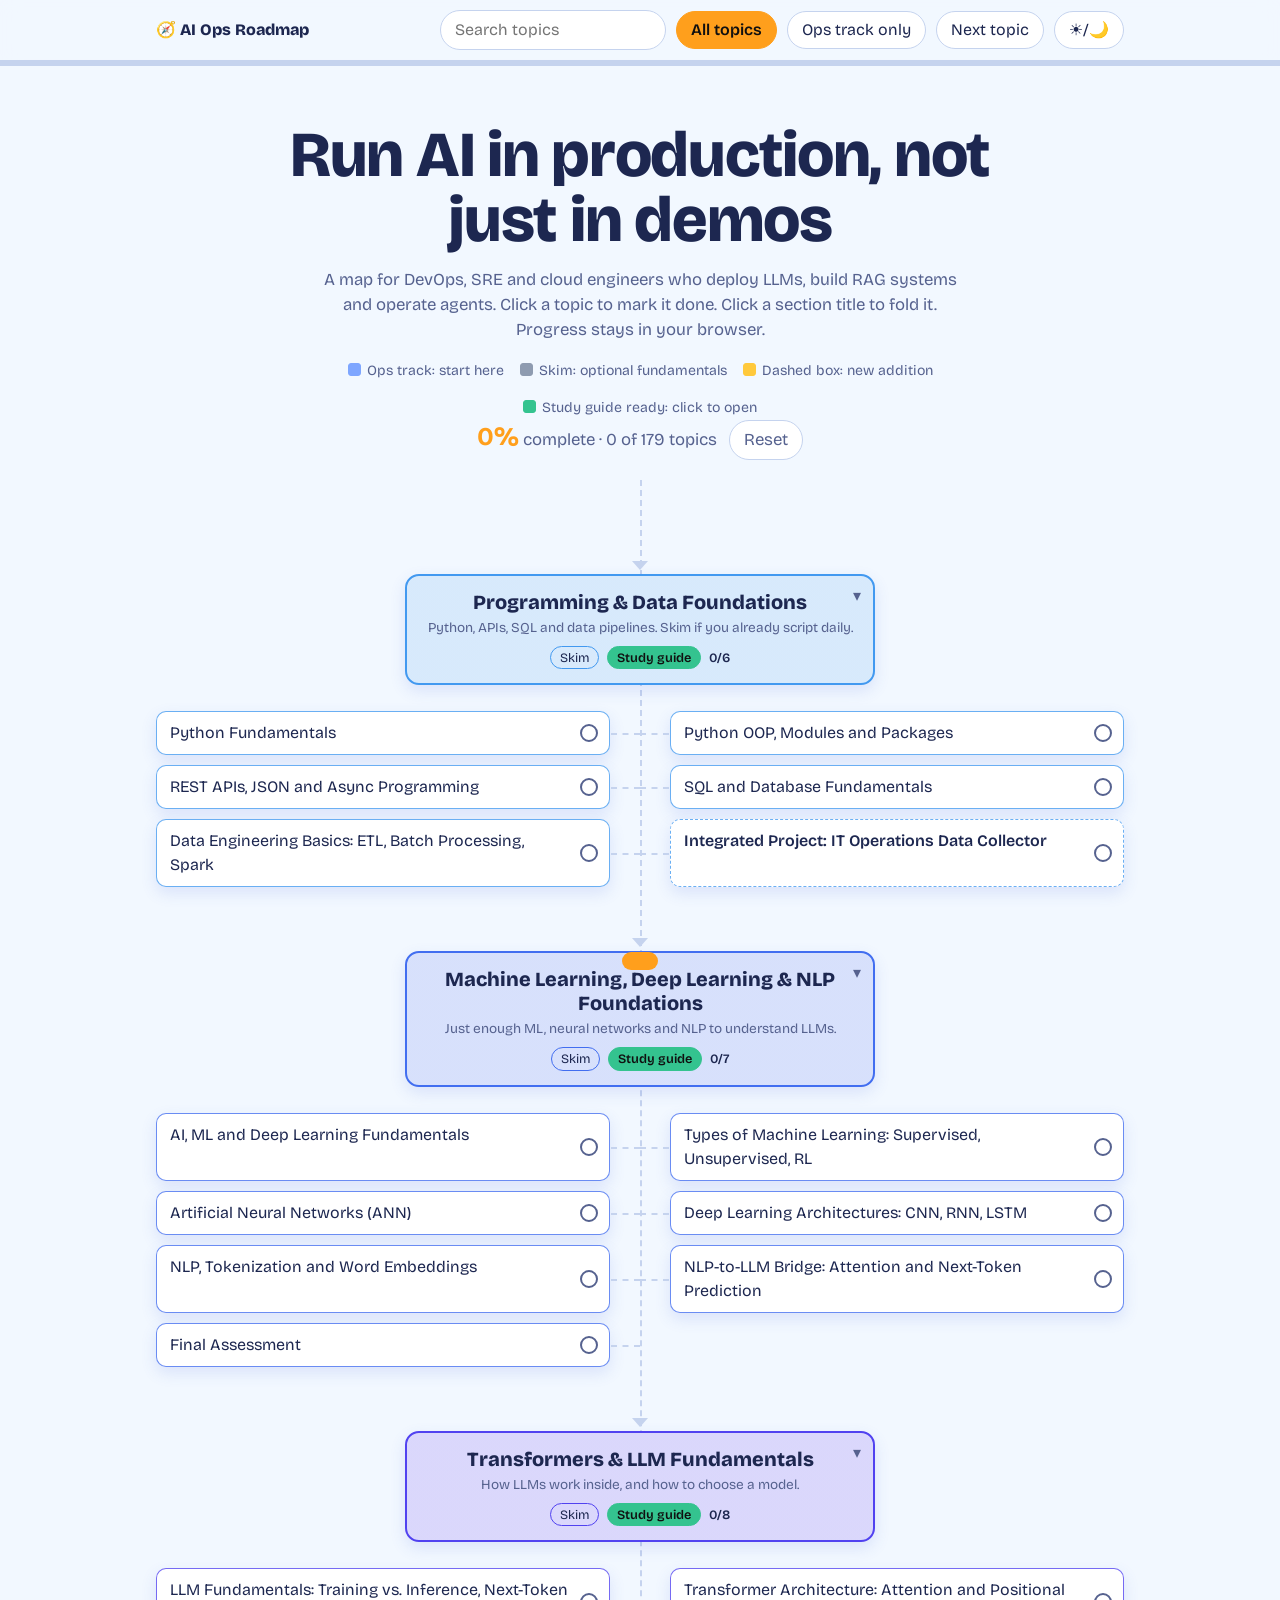
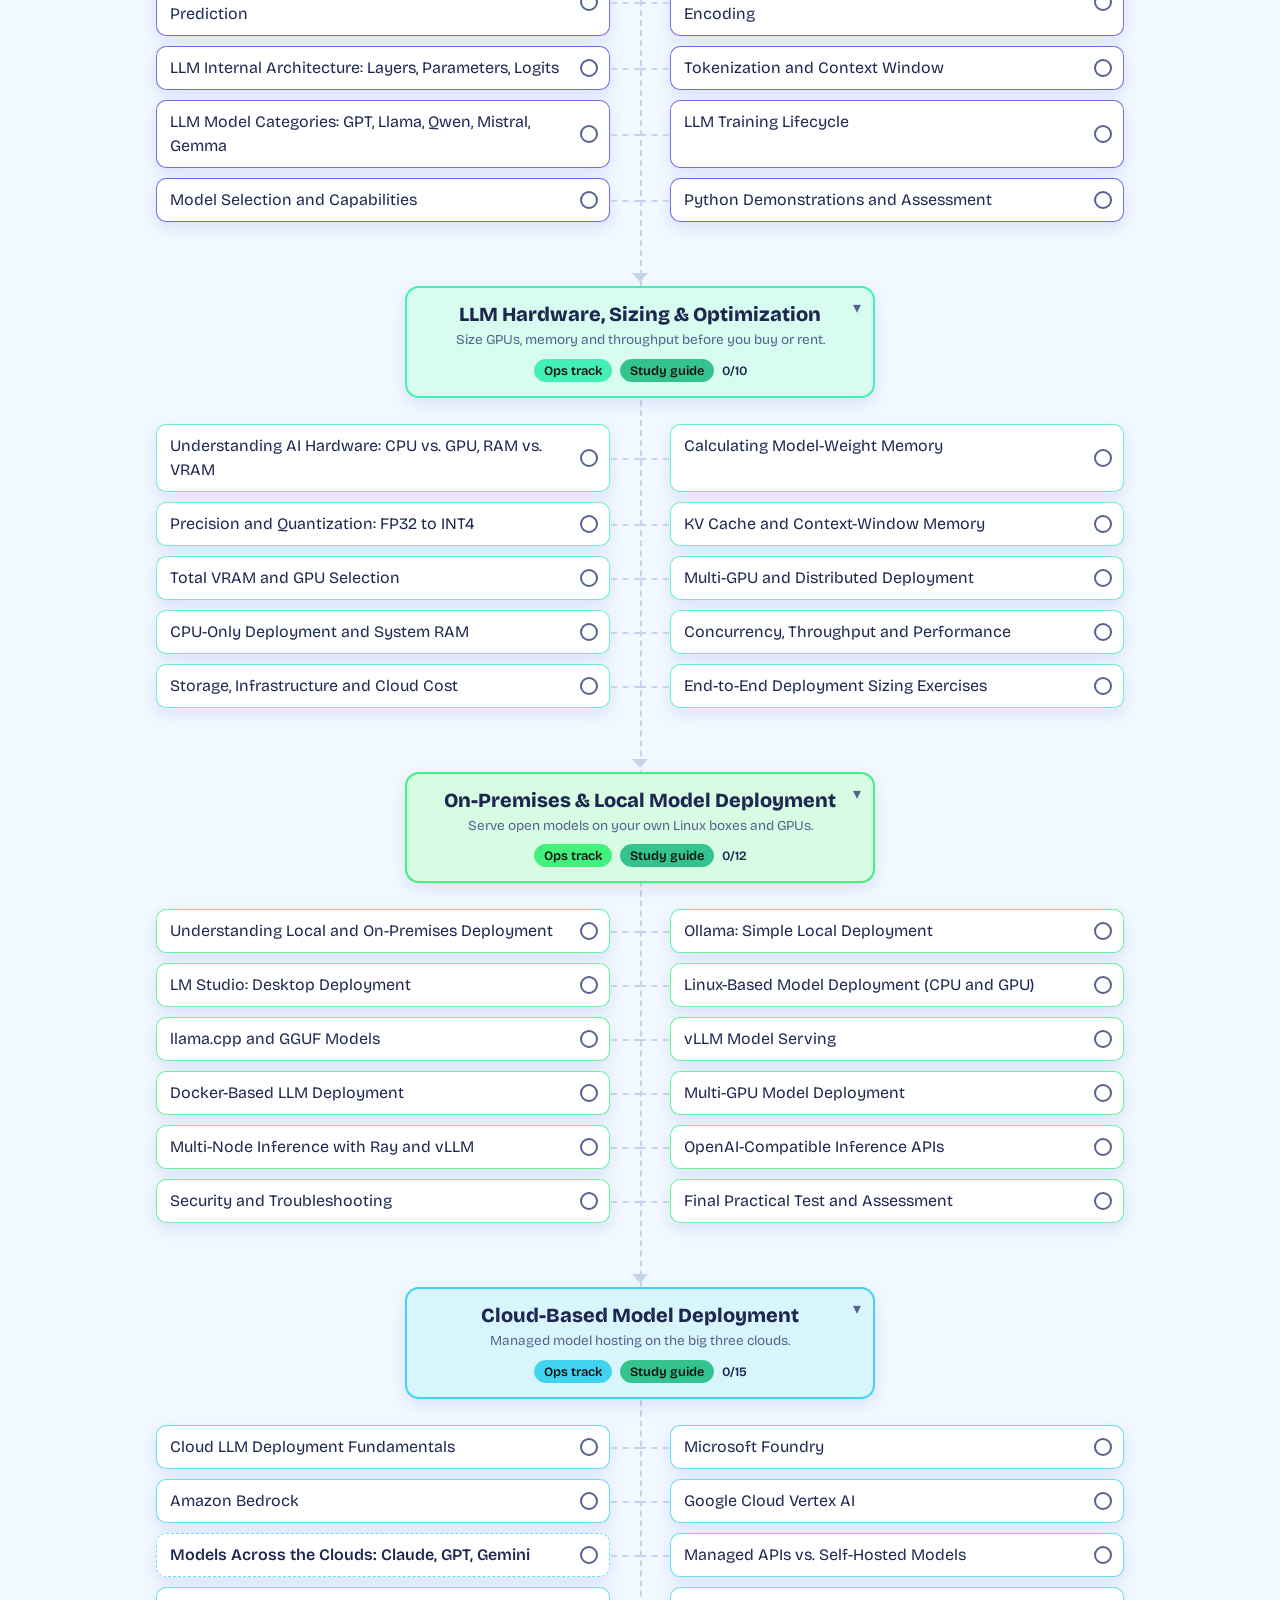
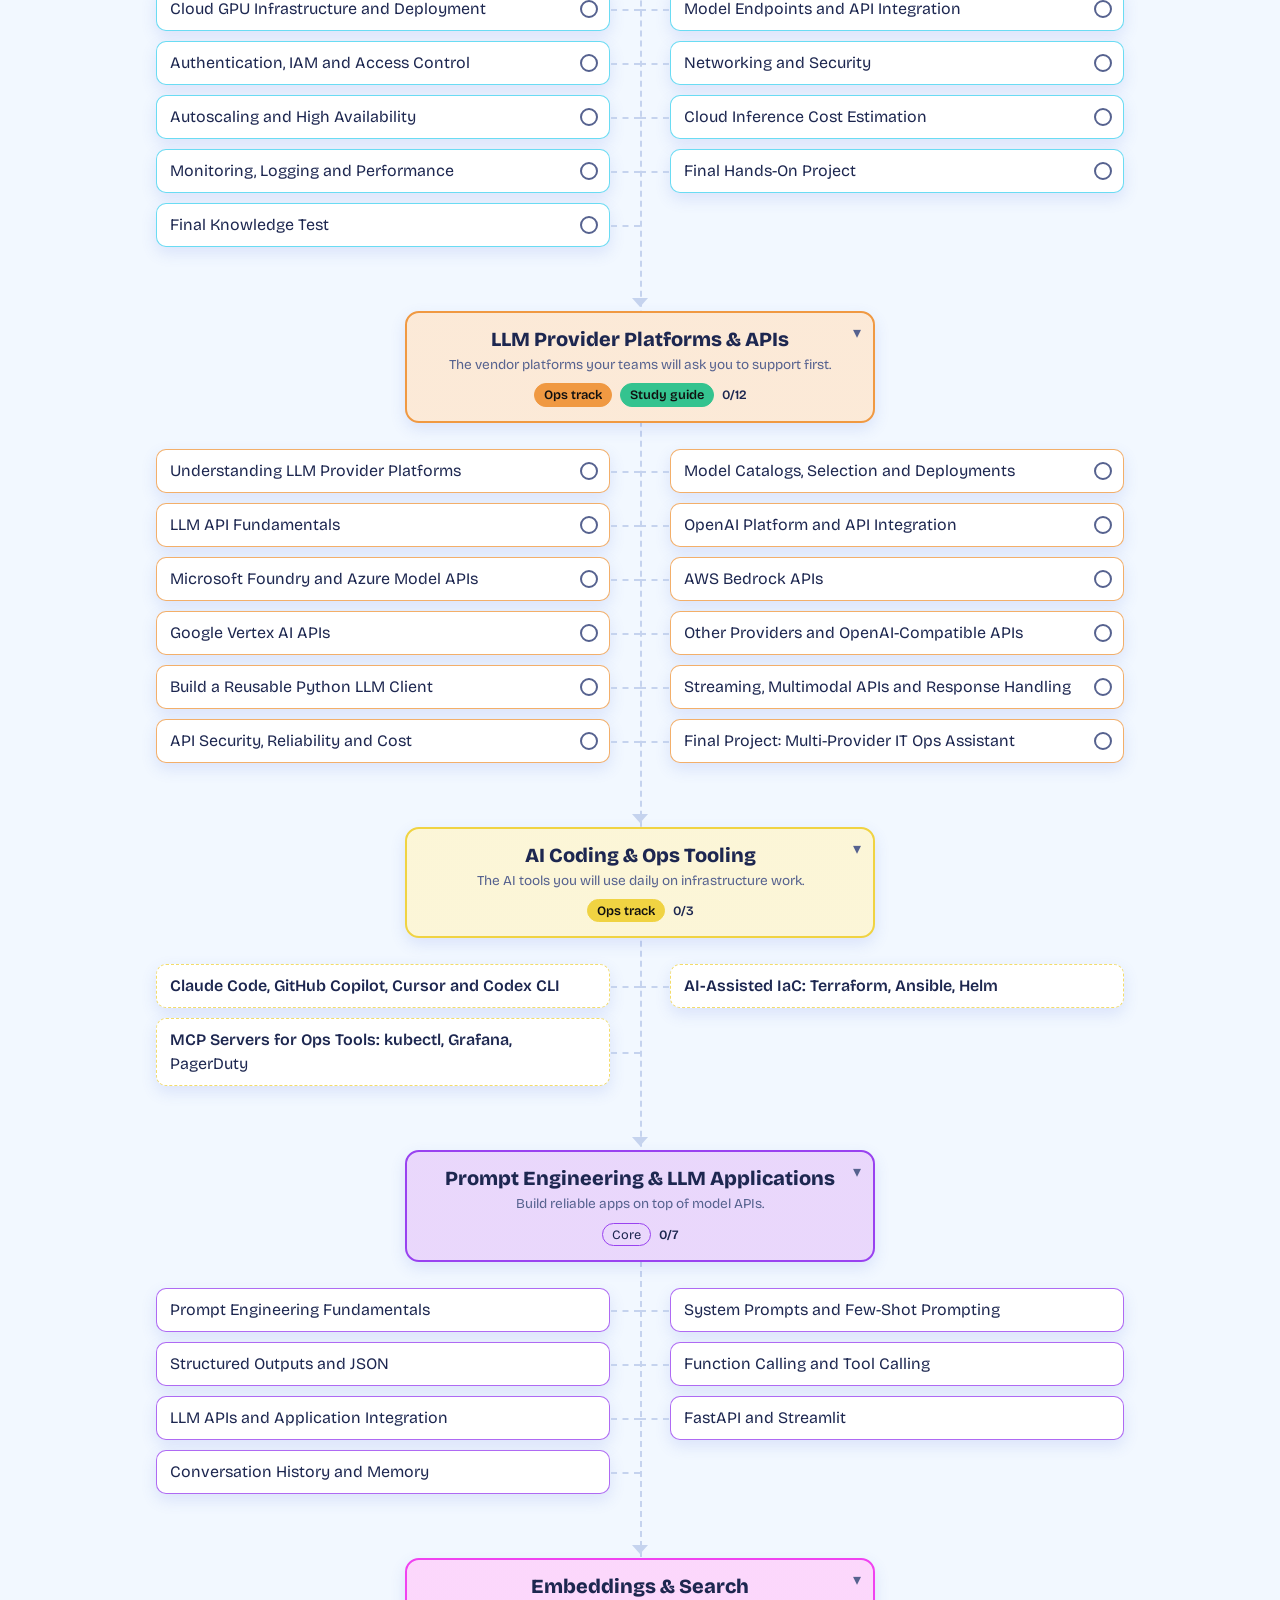
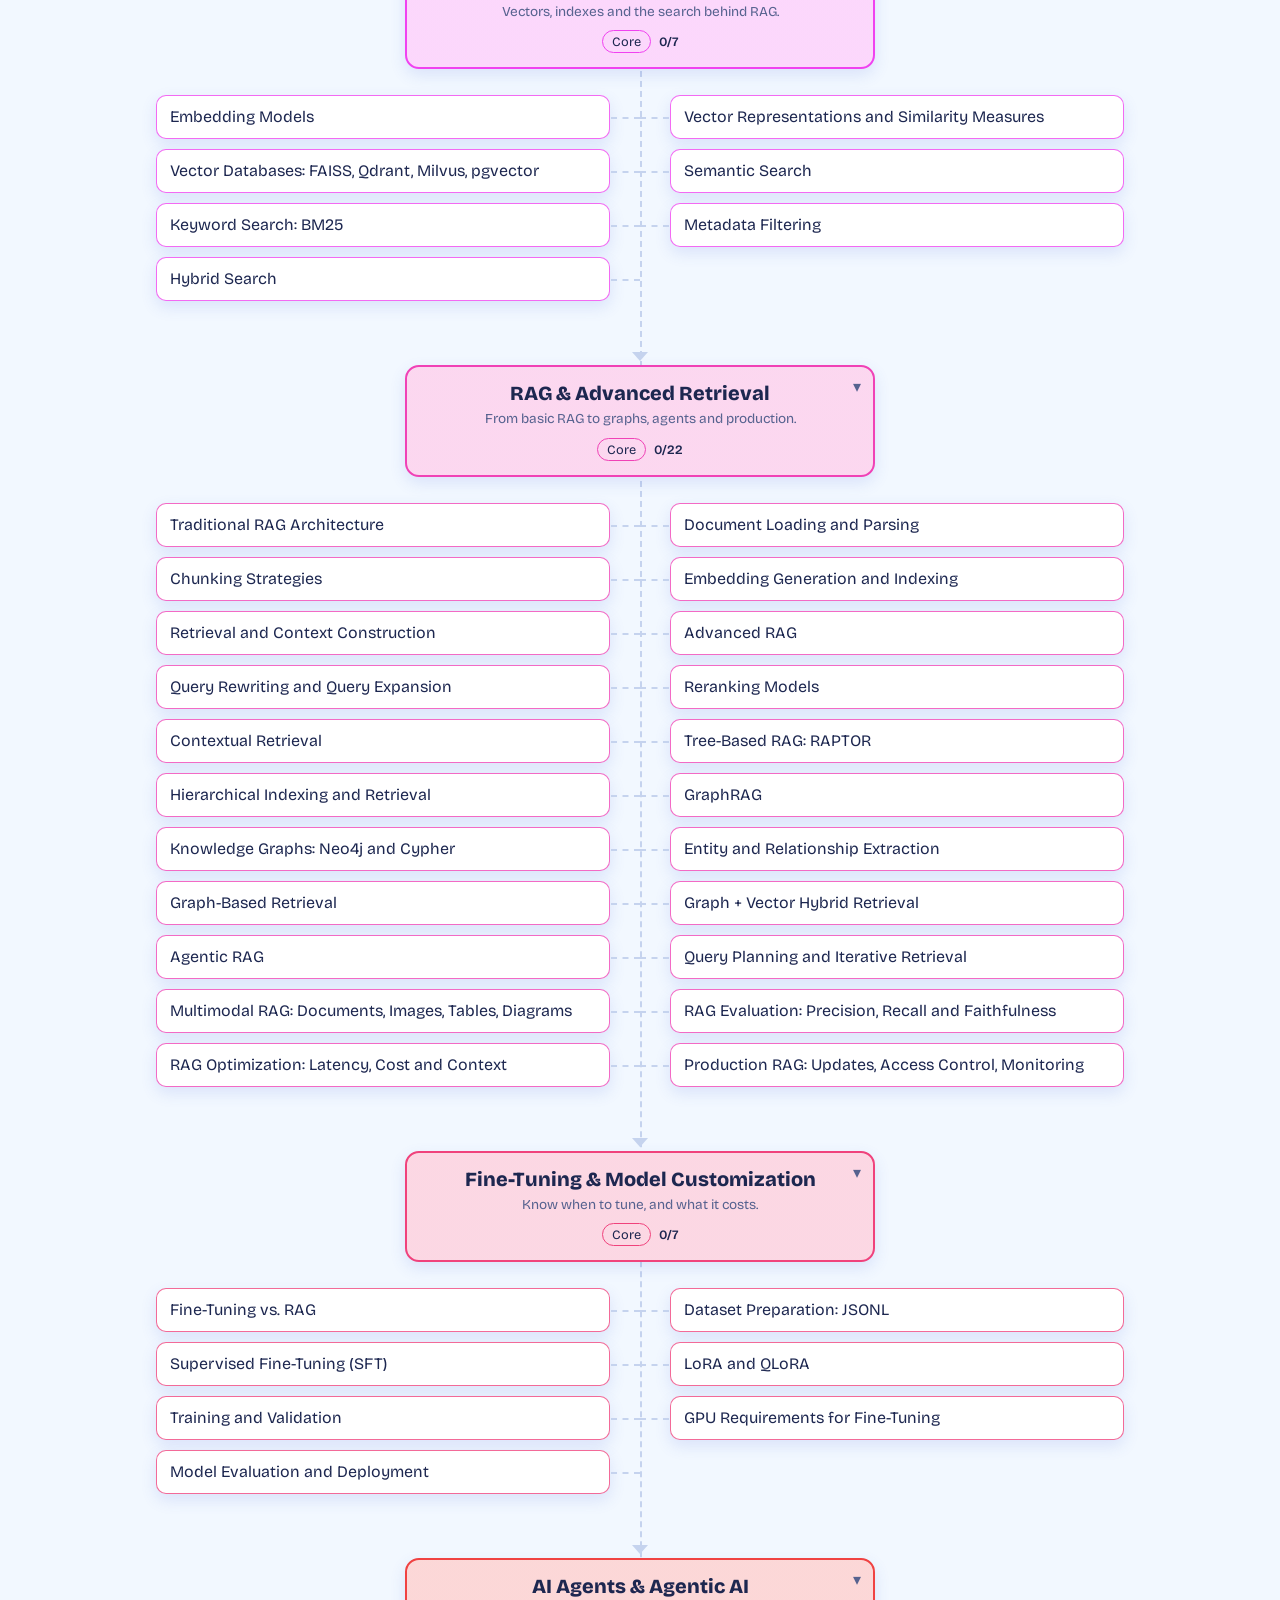
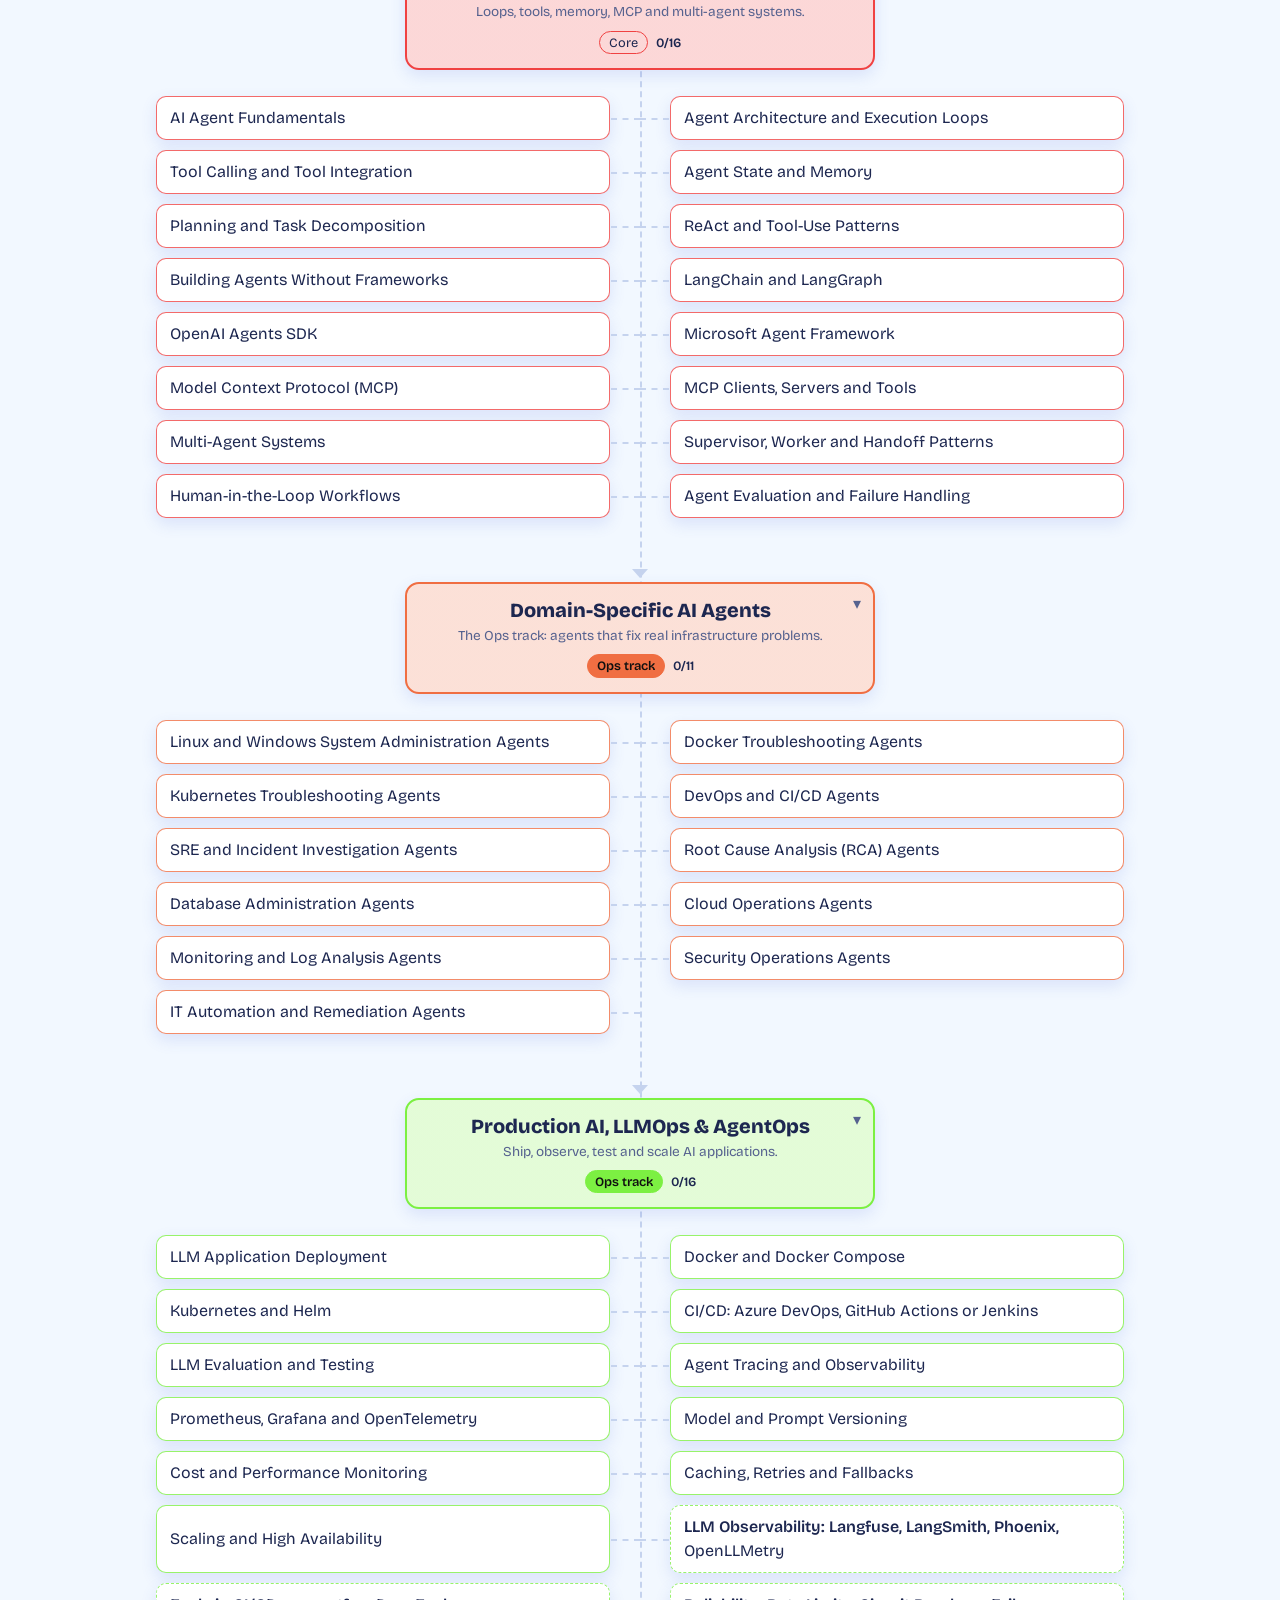
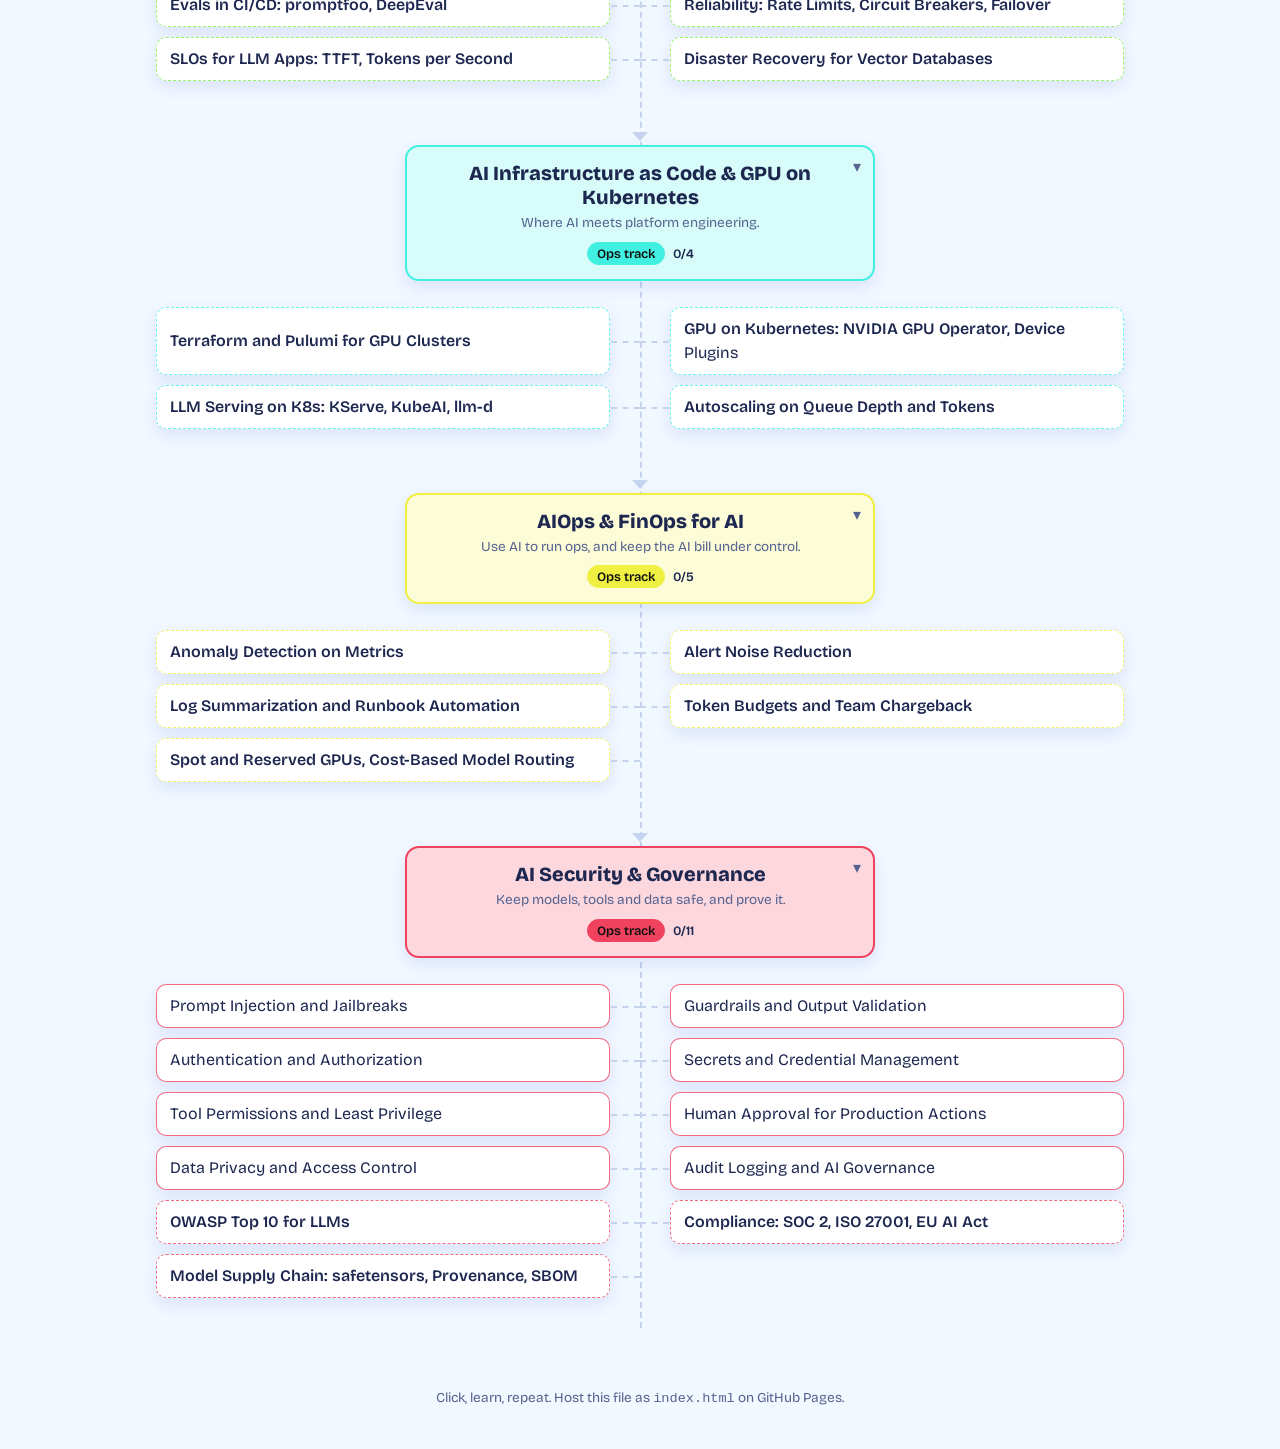
==== commit 332328b7: "added ai section7 page" ====
--- a/aimaps/index.html
+++ b/aimaps/index.html
@@ -100,7 +100,7 @@
 {t:"LLM Hardware, Sizing & Optimization",k:"ops",h:160,link:"section-4-hardware-sizing.html",sk:"aiops-s4",mc:[3,4,4,5,3,4,3,3,3,4],d:"Size GPUs, memory and throughput before you buy or rent.",i:["Understanding AI Hardware: CPU vs. GPU, RAM vs. VRAM","Calculating Model-Weight Memory","Precision and Quantization: FP32 to INT4","KV Cache and Context-Window Memory","Total VRAM and GPU Selection","Multi-GPU and Distributed Deployment","CPU-Only Deployment and System RAM","Concurrency, Throughput and Performance","Storage, Infrastructure and Cloud Cost","End-to-End Deployment Sizing Exercises"]},
 {t:"On-Premises & Local Model Deployment",k:"ops",h:140,link:"section-5-local-deployment.html",sk:"aiops-s5",mc:[3,5,5,4,4,6,4,4,4,4,2,4],d:"Serve open models on your own Linux boxes and GPUs.",i:["Understanding Local and On-Premises Deployment","Ollama: Simple Local Deployment","LM Studio: Desktop Deployment","Linux-Based Model Deployment (CPU and GPU)","llama.cpp and GGUF Models","vLLM Model Serving","Docker-Based LLM Deployment","Multi-GPU Model Deployment","Multi-Node Inference with Ray and vLLM","OpenAI-Compatible Inference APIs","Security and Troubleshooting","Final Practical Test and Assessment"]},
 {t:"Cloud-Based Model Deployment",k:"ops",h:190,link:"section-6-cloud-deployment.html",sk:"aiops-s6",mc:[3,6,6,5,4,3,3,3,3,3,3,4,3,5,1],d:"Managed model hosting on the big three clouds.",i:["Cloud LLM Deployment Fundamentals","Microsoft Foundry","Amazon Bedrock","Google Cloud Vertex AI","+Models Across the Clouds: Claude, GPT, Gemini","Managed APIs vs. Self-Hosted Models","Cloud GPU Infrastructure and Deployment","Model Endpoints and API Integration","Authentication, IAM and Access Control","Networking and Security","Autoscaling and High Availability","Cloud Inference Cost Estimation","Monitoring, Logging and Performance","Final Hands-On Project","Final Knowledge Test"]},
-{t:"LLM Provider Platforms & APIs",k:"ops",h:30,d:"The vendor platforms your teams will ask you to support first.",i:["+OpenAI Platform: Responses API, Batch, Rate Limits","+Anthropic Claude API: Messages, Tool Use, Prompt Caching","+Google Gemini API: AI Studio vs. Vertex","+Azure OpenAI vs. OpenAI Direct","+Hosted Open-Weight Providers: Together, Groq, Fireworks, OpenRouter","+LLM Gateways: LiteLLM, Portkey","+Provider Selection: Cost, Latency, Residency, SLAs"]},
+{t:"LLM Provider Platforms & APIs",k:"ops",h:30,link:"section-7-provider-apis.html",sk:"aiops-s7",mc:[4,4,6,6,6,5,5,4,3,4,4,4],d:"The vendor platforms your teams will ask you to support first.",i:["Understanding LLM Provider Platforms","Model Catalogs, Selection and Deployments","LLM API Fundamentals","OpenAI Platform and API Integration","Microsoft Foundry and Azure Model APIs","AWS Bedrock APIs","Google Vertex AI APIs","Other Providers and OpenAI-Compatible APIs","Build a Reusable Python LLM Client","Streaming, Multimodal APIs and Response Handling","API Security, Reliability and Cost","Final Project: Multi-Provider IT Ops Assistant"]},
 {t:"AI Coding & Ops Tooling",k:"ops",h:50,d:"The AI tools you will use daily on infrastructure work.",i:["+Claude Code, GitHub Copilot, Cursor and Codex CLI","+AI-Assisted IaC: Terraform, Ansible, Helm","+MCP Servers for Ops Tools: kubectl, Grafana, PagerDuty"]},
 {t:"Prompt Engineering & LLM Applications",k:"core",h:270,d:"Build reliable apps on top of model APIs.",i:["Prompt Engineering Fundamentals","System Prompts and Few-Shot Prompting","Structured Outputs and JSON","Function Calling and Tool Calling","LLM APIs and Application Integration","FastAPI and Streamlit","Conversation History and Memory"]},
 {t:"Embeddings & Search",k:"core",h:300,d:"Vectors, indexes and the search behind RAG.",i:["Embedding Models","Vector Representations and Similarity Measures","Vector Databases: FAISS, Qdrant, Milvus, pgvector","Semantic Search","Keyword Search: BM25","Metadata Filtering","Hybrid Search"]},
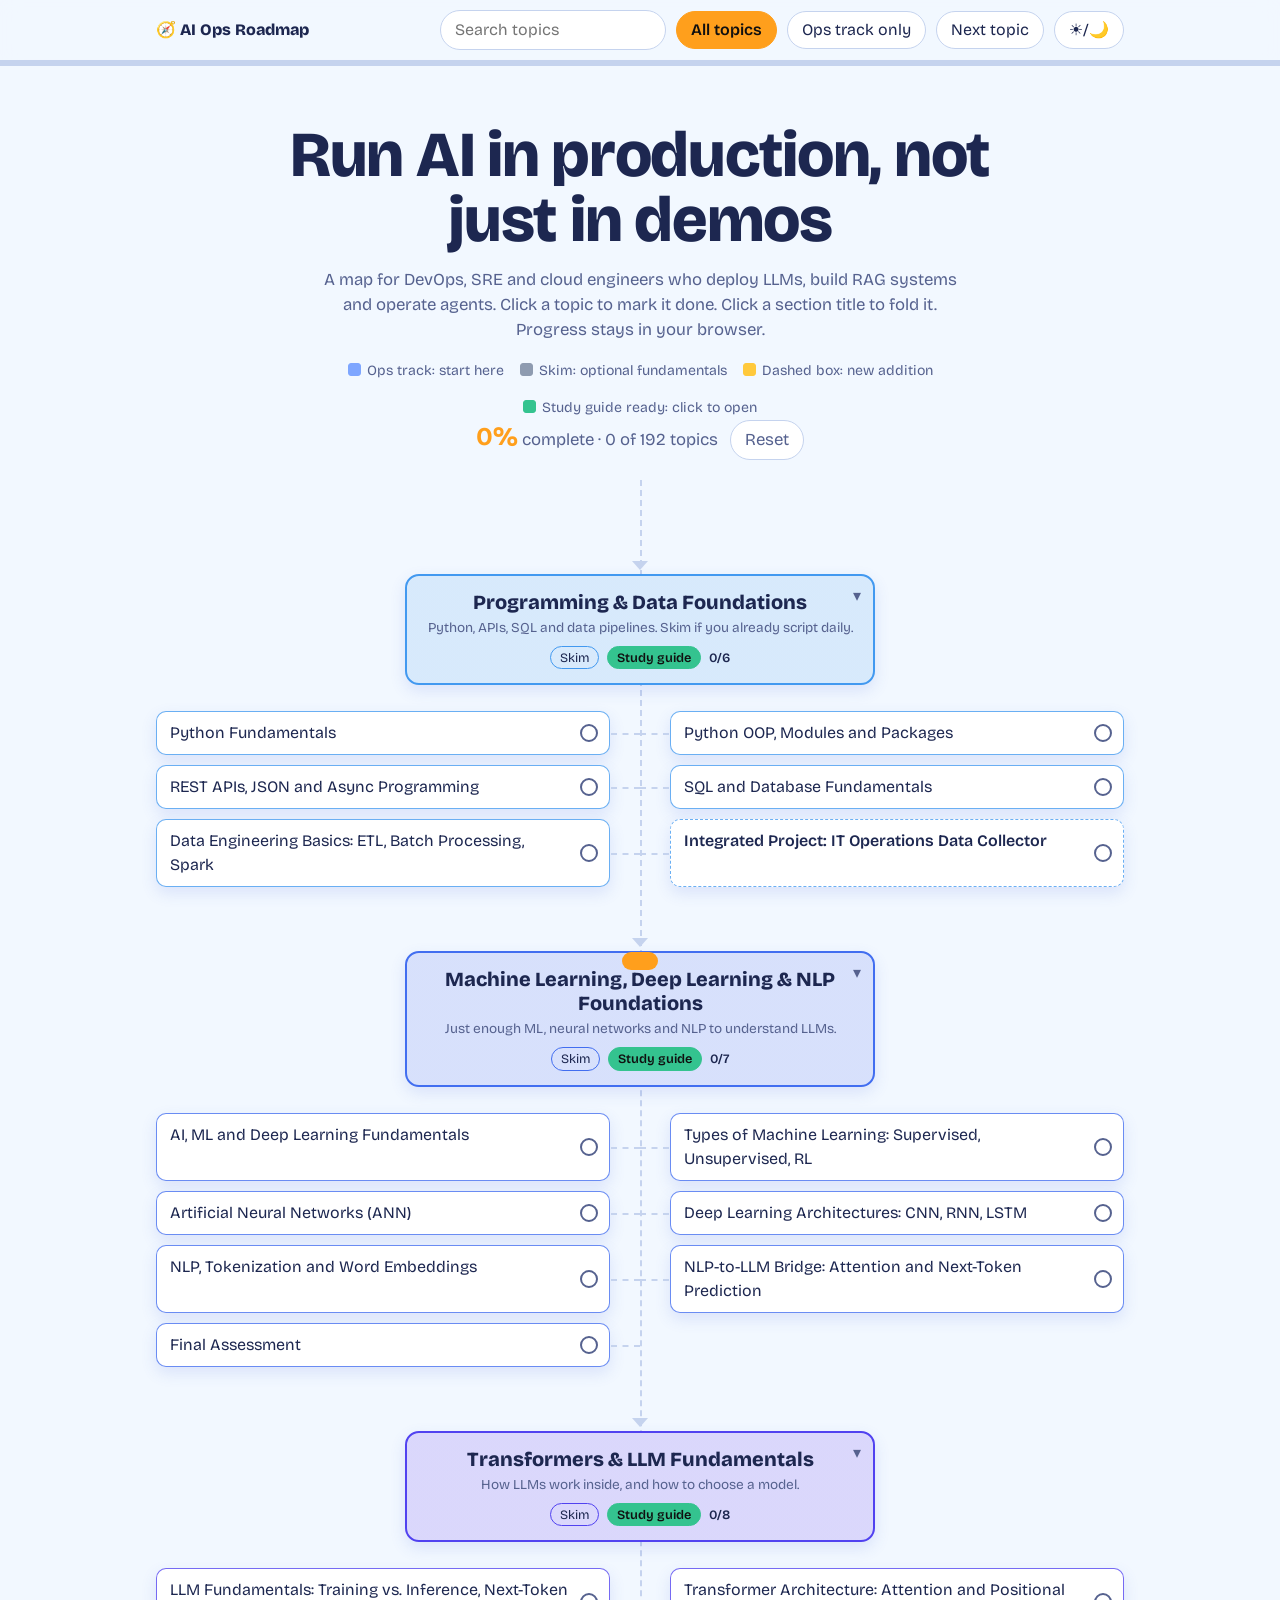
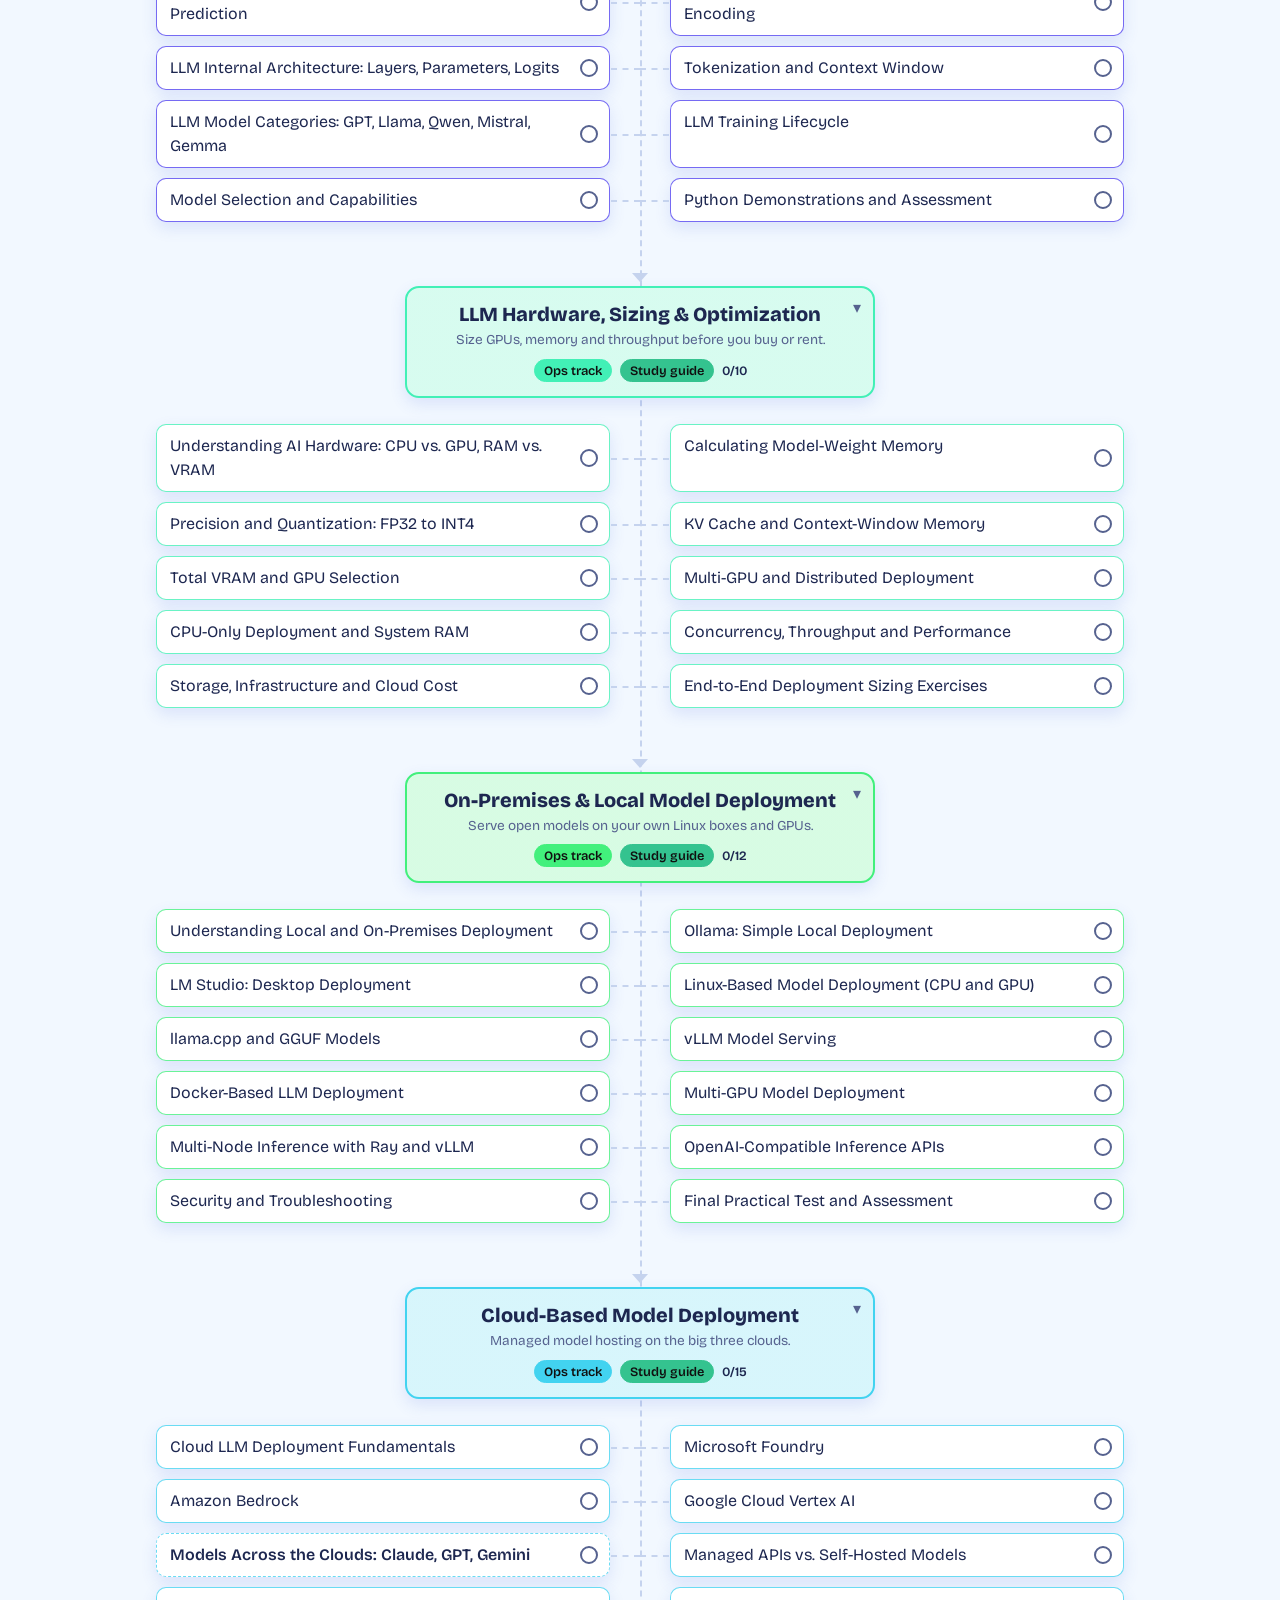
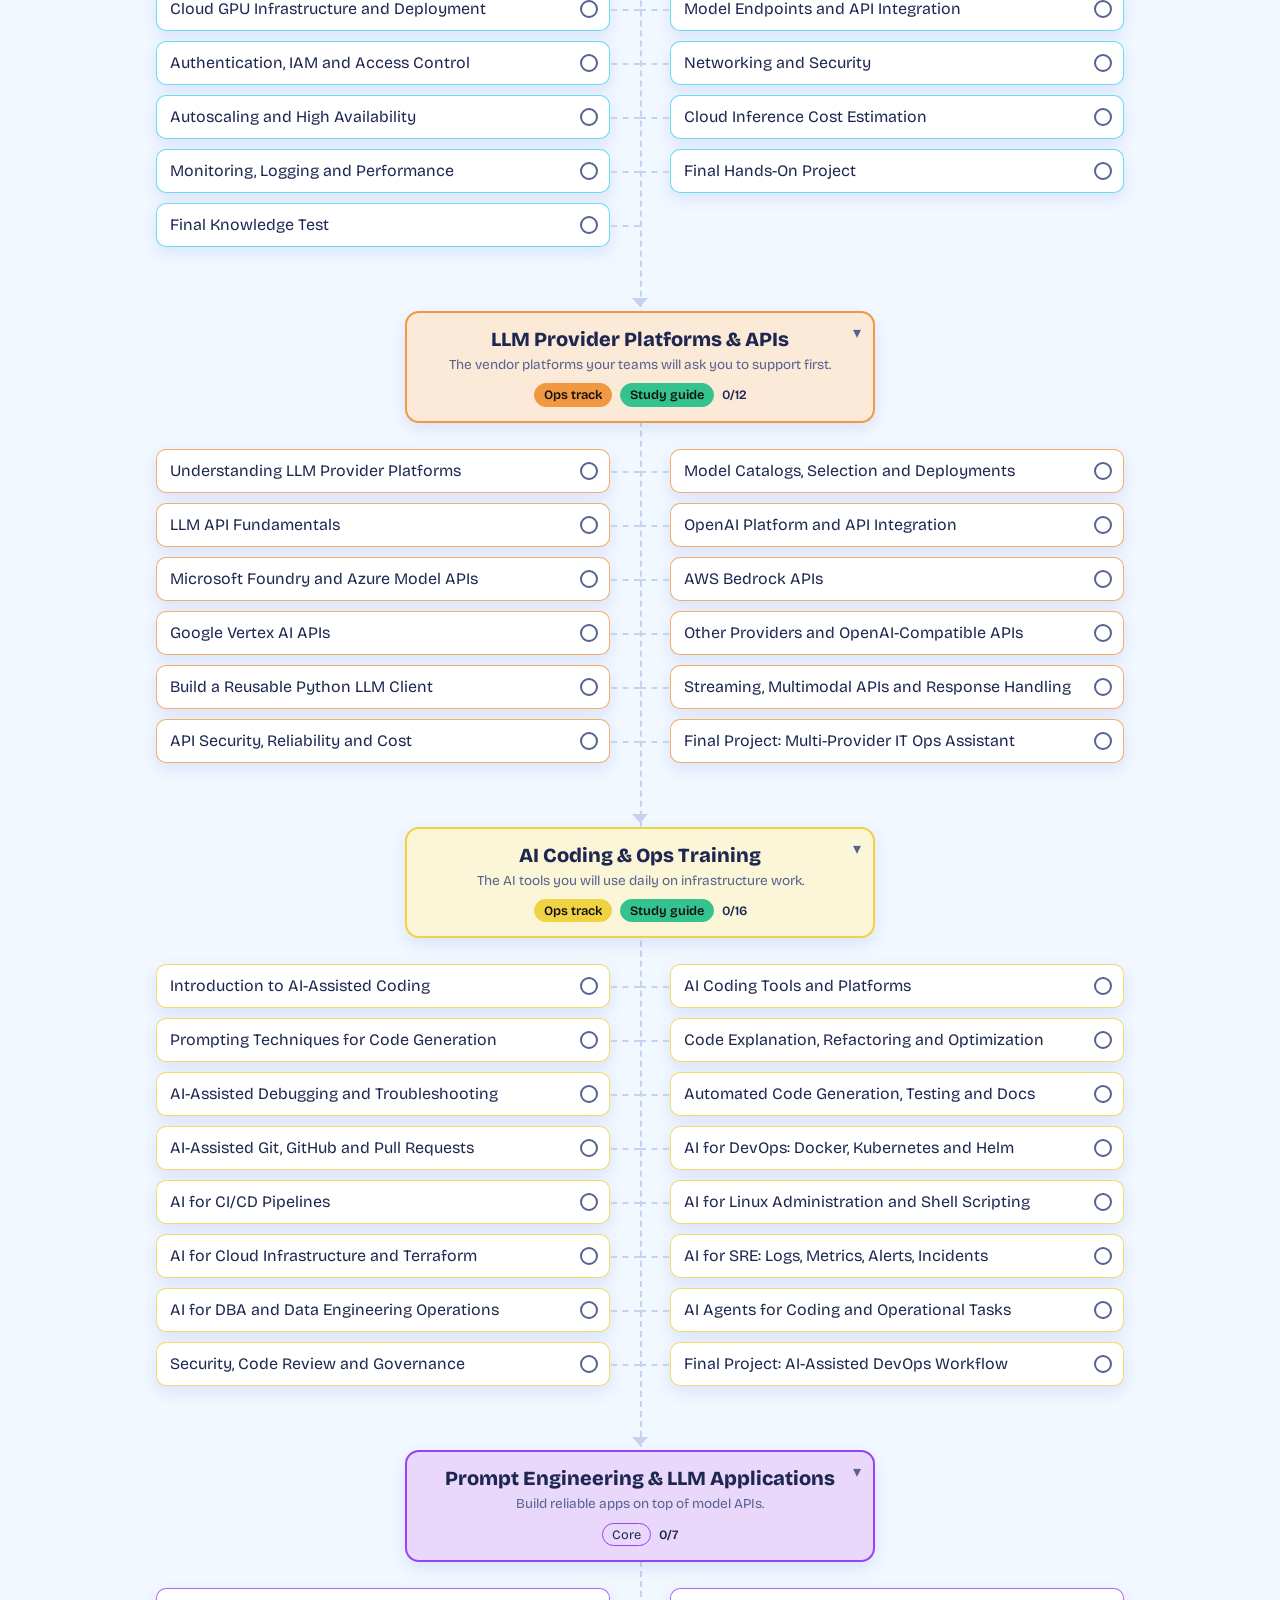
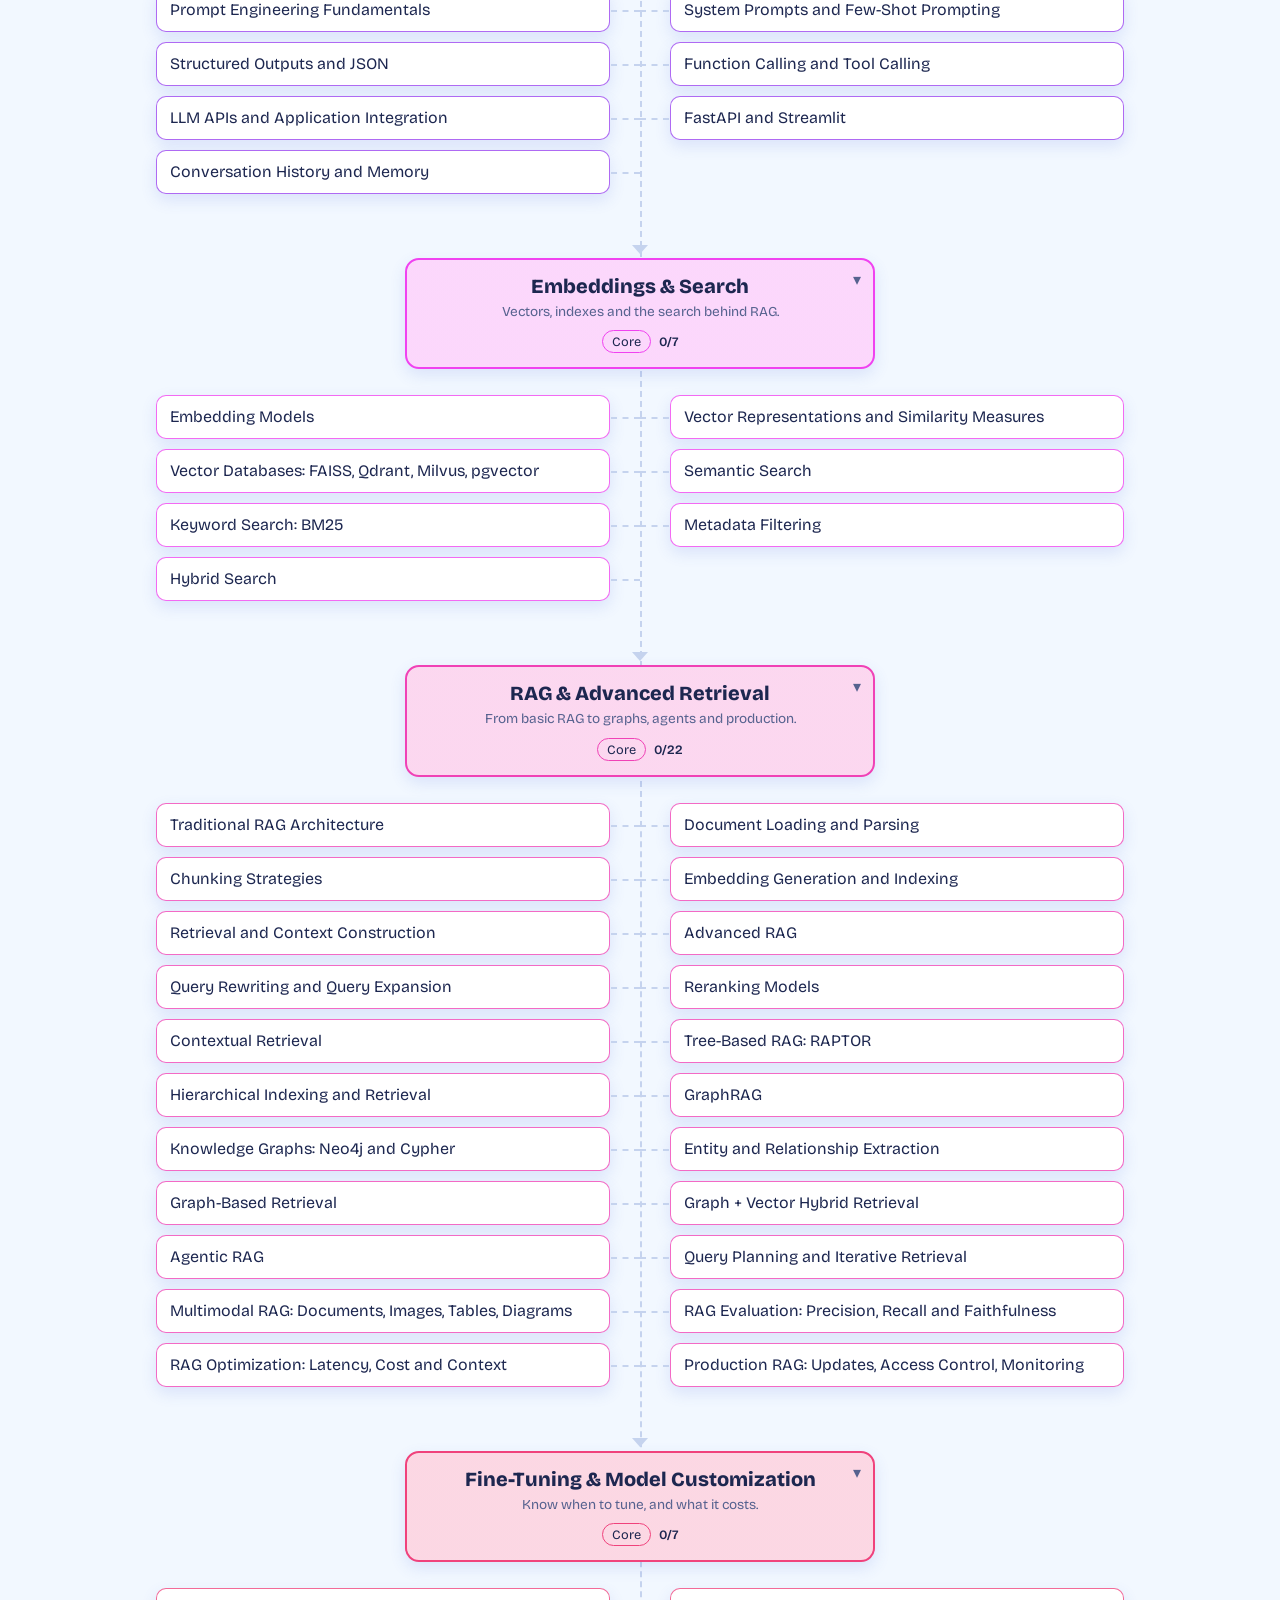
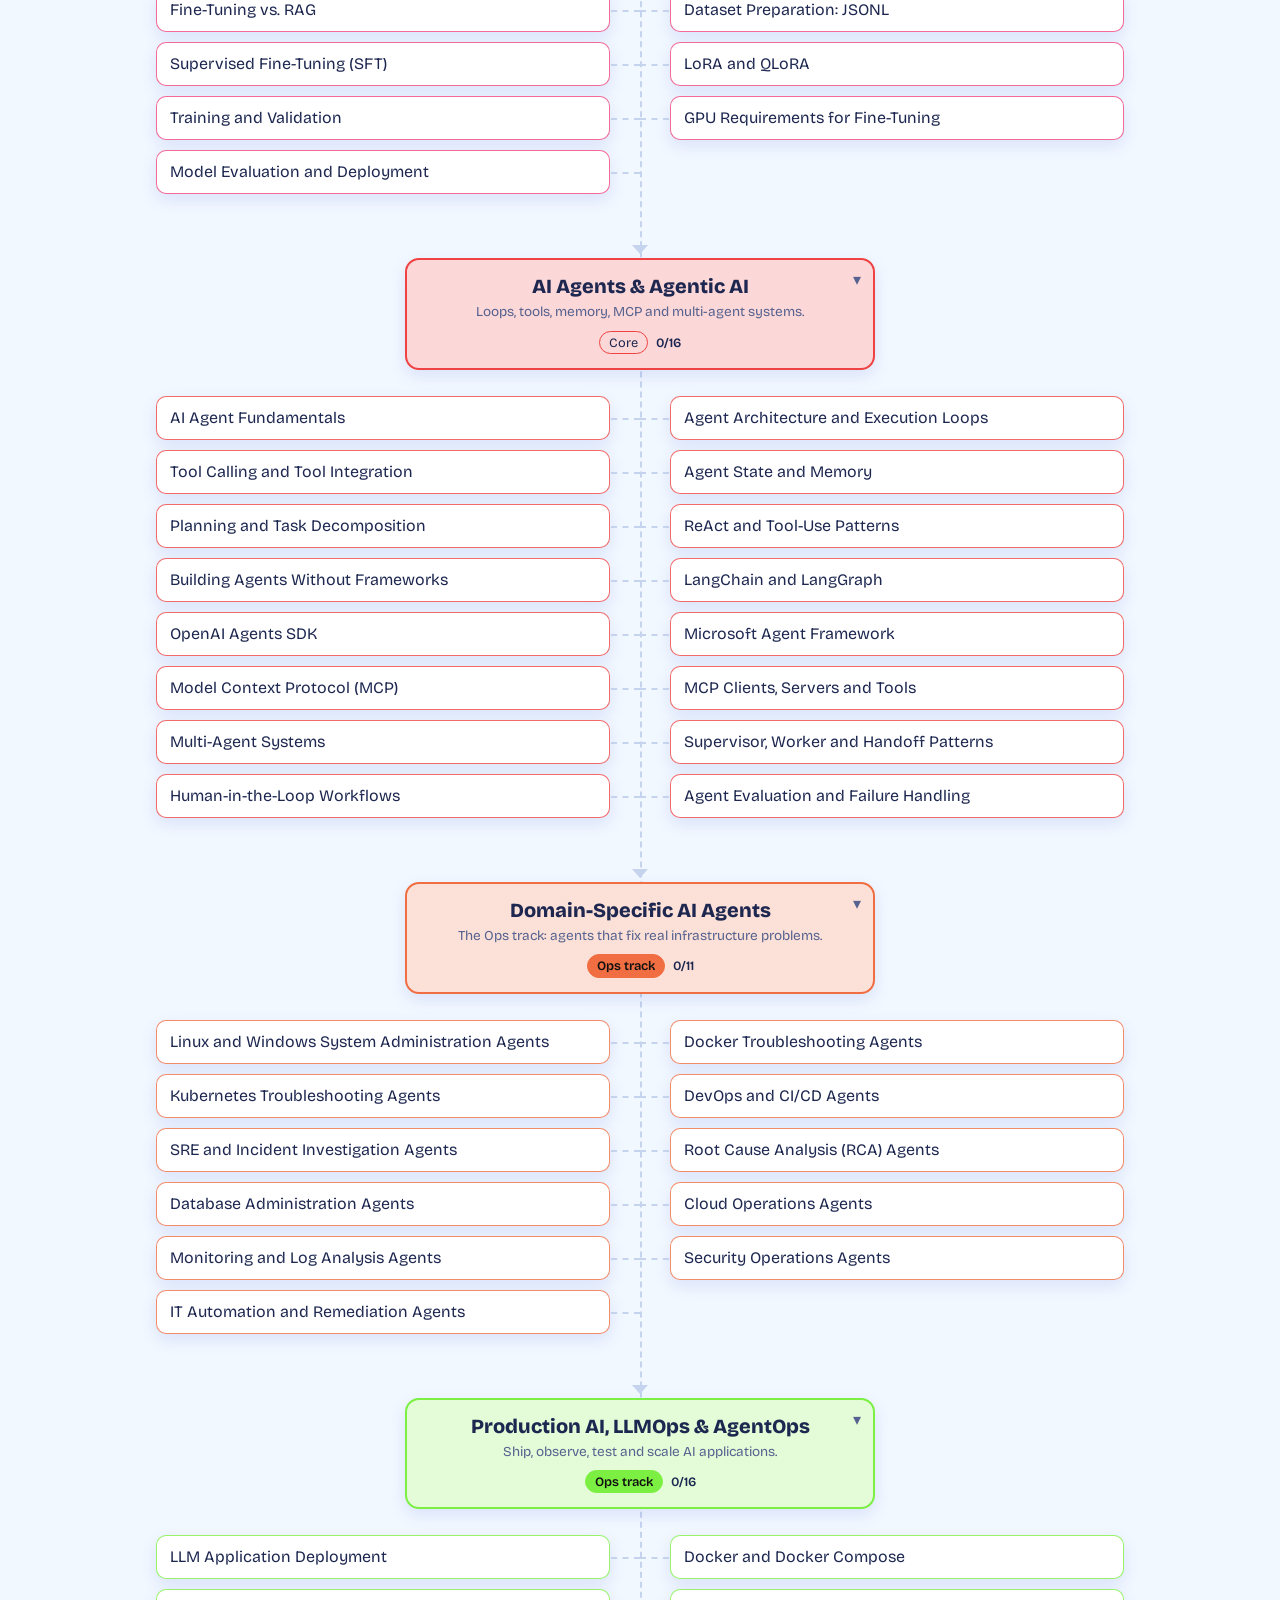
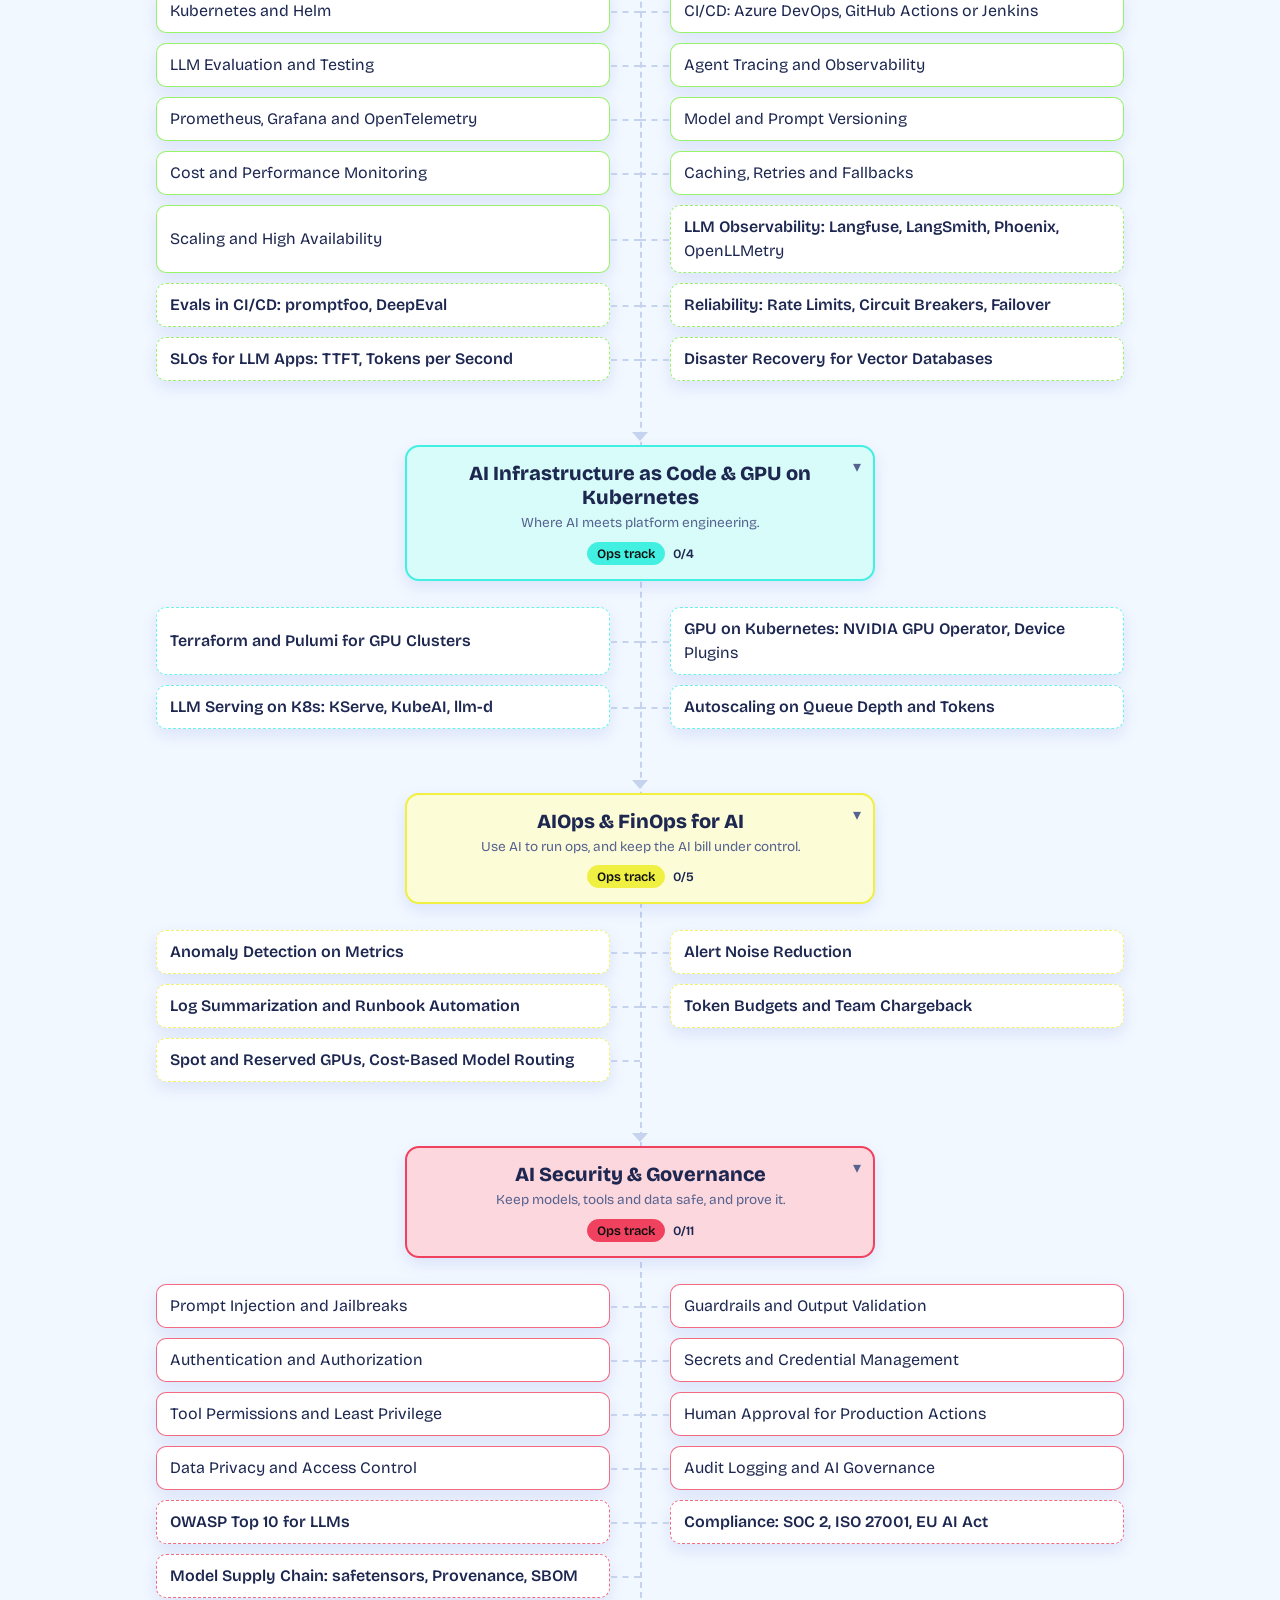
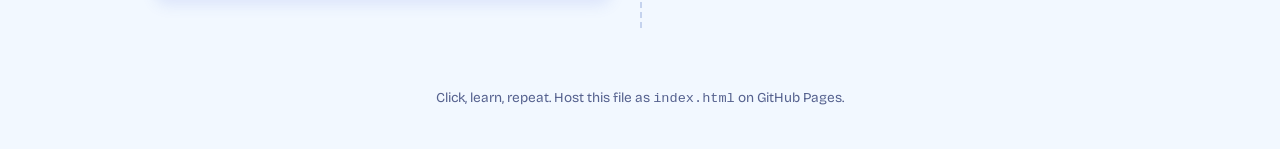
==== commit 2edeca62: "added ai section8 page" ====
--- a/aimaps/index.html
+++ b/aimaps/index.html
@@ -101,7 +101,7 @@
 {t:"On-Premises & Local Model Deployment",k:"ops",h:140,link:"section-5-local-deployment.html",sk:"aiops-s5",mc:[3,5,5,4,4,6,4,4,4,4,2,4],d:"Serve open models on your own Linux boxes and GPUs.",i:["Understanding Local and On-Premises Deployment","Ollama: Simple Local Deployment","LM Studio: Desktop Deployment","Linux-Based Model Deployment (CPU and GPU)","llama.cpp and GGUF Models","vLLM Model Serving","Docker-Based LLM Deployment","Multi-GPU Model Deployment","Multi-Node Inference with Ray and vLLM","OpenAI-Compatible Inference APIs","Security and Troubleshooting","Final Practical Test and Assessment"]},
 {t:"Cloud-Based Model Deployment",k:"ops",h:190,link:"section-6-cloud-deployment.html",sk:"aiops-s6",mc:[3,6,6,5,4,3,3,3,3,3,3,4,3,5,1],d:"Managed model hosting on the big three clouds.",i:["Cloud LLM Deployment Fundamentals","Microsoft Foundry","Amazon Bedrock","Google Cloud Vertex AI","+Models Across the Clouds: Claude, GPT, Gemini","Managed APIs vs. Self-Hosted Models","Cloud GPU Infrastructure and Deployment","Model Endpoints and API Integration","Authentication, IAM and Access Control","Networking and Security","Autoscaling and High Availability","Cloud Inference Cost Estimation","Monitoring, Logging and Performance","Final Hands-On Project","Final Knowledge Test"]},
 {t:"LLM Provider Platforms & APIs",k:"ops",h:30,link:"section-7-provider-apis.html",sk:"aiops-s7",mc:[4,4,6,6,6,5,5,4,3,4,4,4],d:"The vendor platforms your teams will ask you to support first.",i:["Understanding LLM Provider Platforms","Model Catalogs, Selection and Deployments","LLM API Fundamentals","OpenAI Platform and API Integration","Microsoft Foundry and Azure Model APIs","AWS Bedrock APIs","Google Vertex AI APIs","Other Providers and OpenAI-Compatible APIs","Build a Reusable Python LLM Client","Streaming, Multimodal APIs and Response Handling","API Security, Reliability and Cost","Final Project: Multi-Provider IT Ops Assistant"]},
-{t:"AI Coding & Ops Tooling",k:"ops",h:50,d:"The AI tools you will use daily on infrastructure work.",i:["+Claude Code, GitHub Copilot, Cursor and Codex CLI","+AI-Assisted IaC: Terraform, Ansible, Helm","+MCP Servers for Ops Tools: kubectl, Grafana, PagerDuty"]},
+{t:"AI Coding & Ops Training",k:"ops",h:50,link:"section-8-ai-coding-ops.html",sk:"aiops-s8",mc:[3,4,4,4,4,4,4,5,4,4,5,5,4,5,4,6],d:"The AI tools you will use daily on infrastructure work.",i:["Introduction to AI-Assisted Coding","AI Coding Tools and Platforms","Prompting Techniques for Code Generation","Code Explanation, Refactoring and Optimization","AI-Assisted Debugging and Troubleshooting","Automated Code Generation, Testing and Docs","AI-Assisted Git, GitHub and Pull Requests","AI for DevOps: Docker, Kubernetes and Helm","AI for CI/CD Pipelines","AI for Linux Administration and Shell Scripting","AI for Cloud Infrastructure and Terraform","AI for SRE: Logs, Metrics, Alerts, Incidents","AI for DBA and Data Engineering Operations","AI Agents for Coding and Operational Tasks","Security, Code Review and Governance","Final Project: AI-Assisted DevOps Workflow"]},
 {t:"Prompt Engineering & LLM Applications",k:"core",h:270,d:"Build reliable apps on top of model APIs.",i:["Prompt Engineering Fundamentals","System Prompts and Few-Shot Prompting","Structured Outputs and JSON","Function Calling and Tool Calling","LLM APIs and Application Integration","FastAPI and Streamlit","Conversation History and Memory"]},
 {t:"Embeddings & Search",k:"core",h:300,d:"Vectors, indexes and the search behind RAG.",i:["Embedding Models","Vector Representations and Similarity Measures","Vector Databases: FAISS, Qdrant, Milvus, pgvector","Semantic Search","Keyword Search: BM25","Metadata Filtering","Hybrid Search"]},
 {t:"RAG & Advanced Retrieval",k:"core",h:320,d:"From basic RAG to graphs, agents and production.",i:["Traditional RAG Architecture","Document Loading and Parsing","Chunking Strategies","Embedding Generation and Indexing","Retrieval and Context Construction","Advanced RAG","Query Rewriting and Query Expansion","Reranking Models","Contextual Retrieval","Tree-Based RAG: RAPTOR","Hierarchical Indexing and Retrieval","GraphRAG","Knowledge Graphs: Neo4j and Cypher","Entity and Relationship Extraction","Graph-Based Retrieval","Graph + Vector Hybrid Retrieval","Agentic RAG","Query Planning and Iterative Retrieval","Multimodal RAG: Documents, Images, Tables, Diagrams","RAG Evaluation: Precision, Recall and Faithfulness","RAG Optimization: Latency, Cost and Context","Production RAG: Updates, Access Control, Monitoring"]},
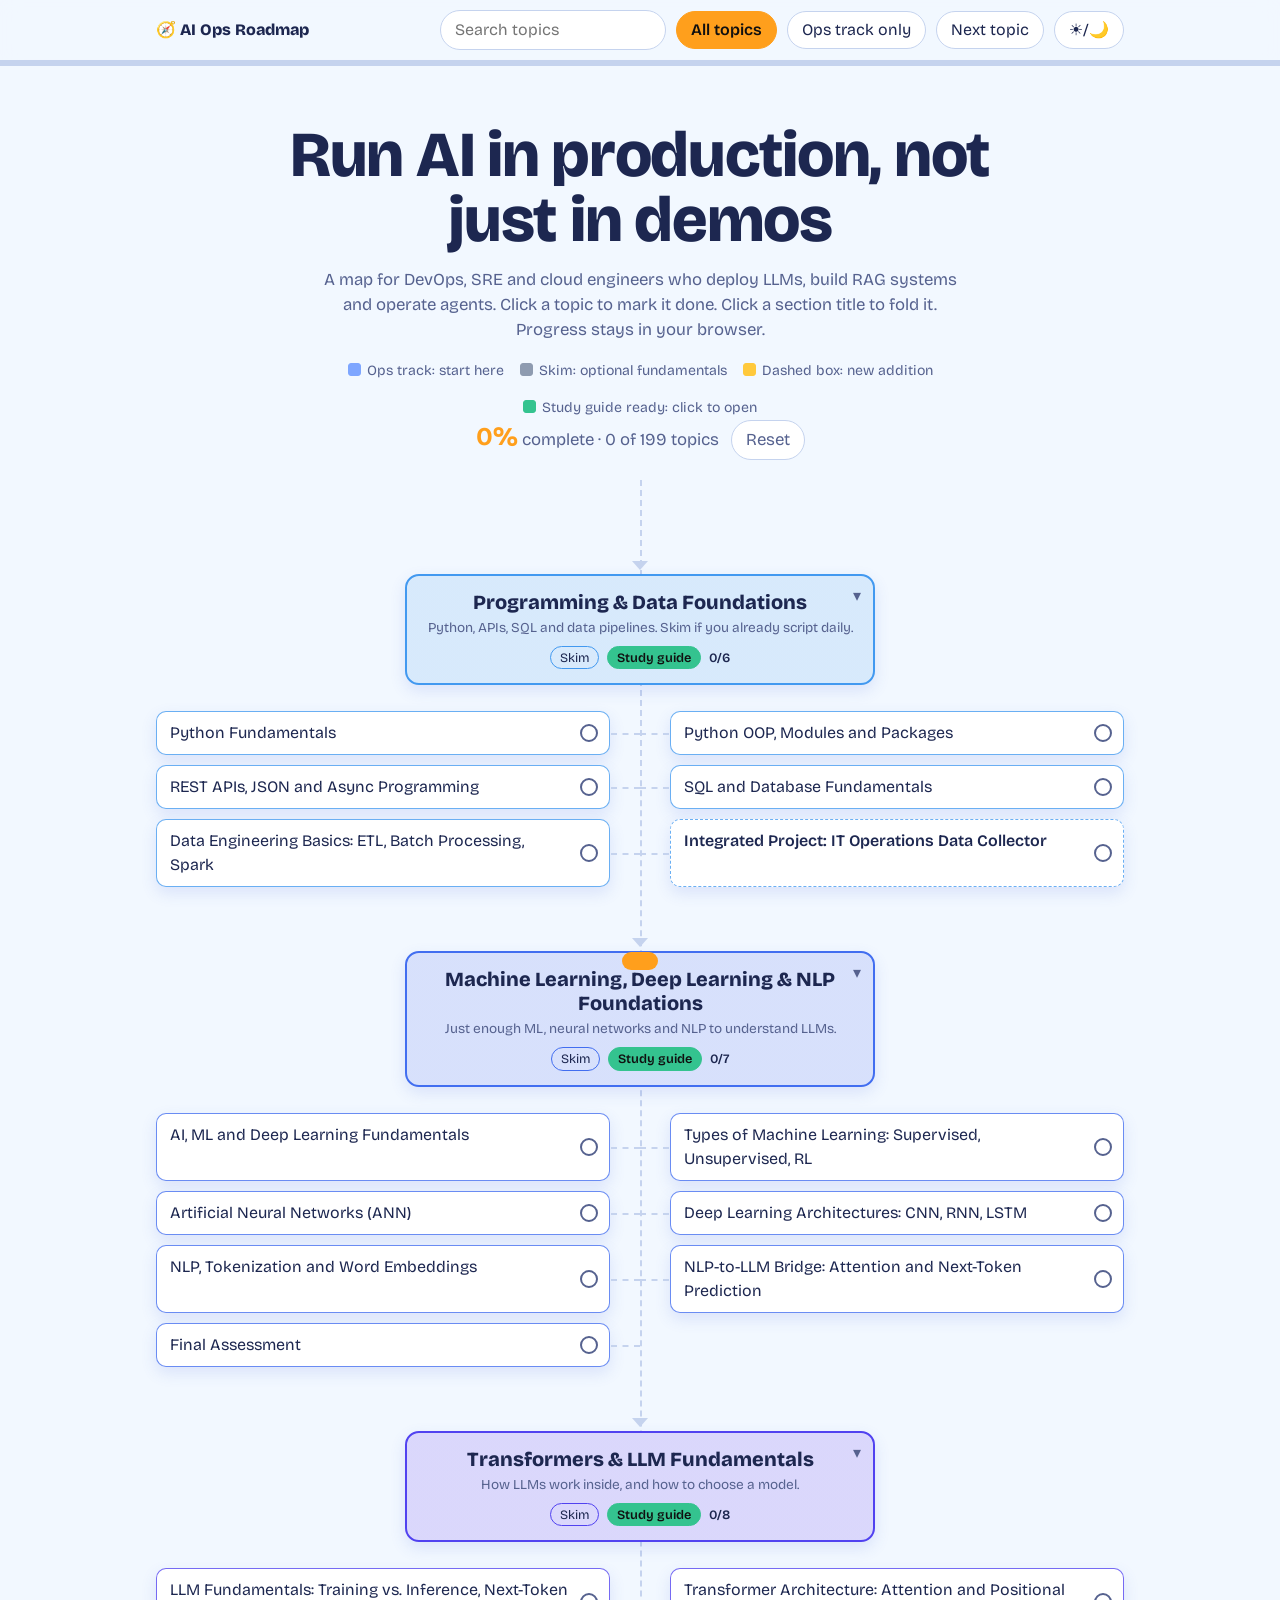
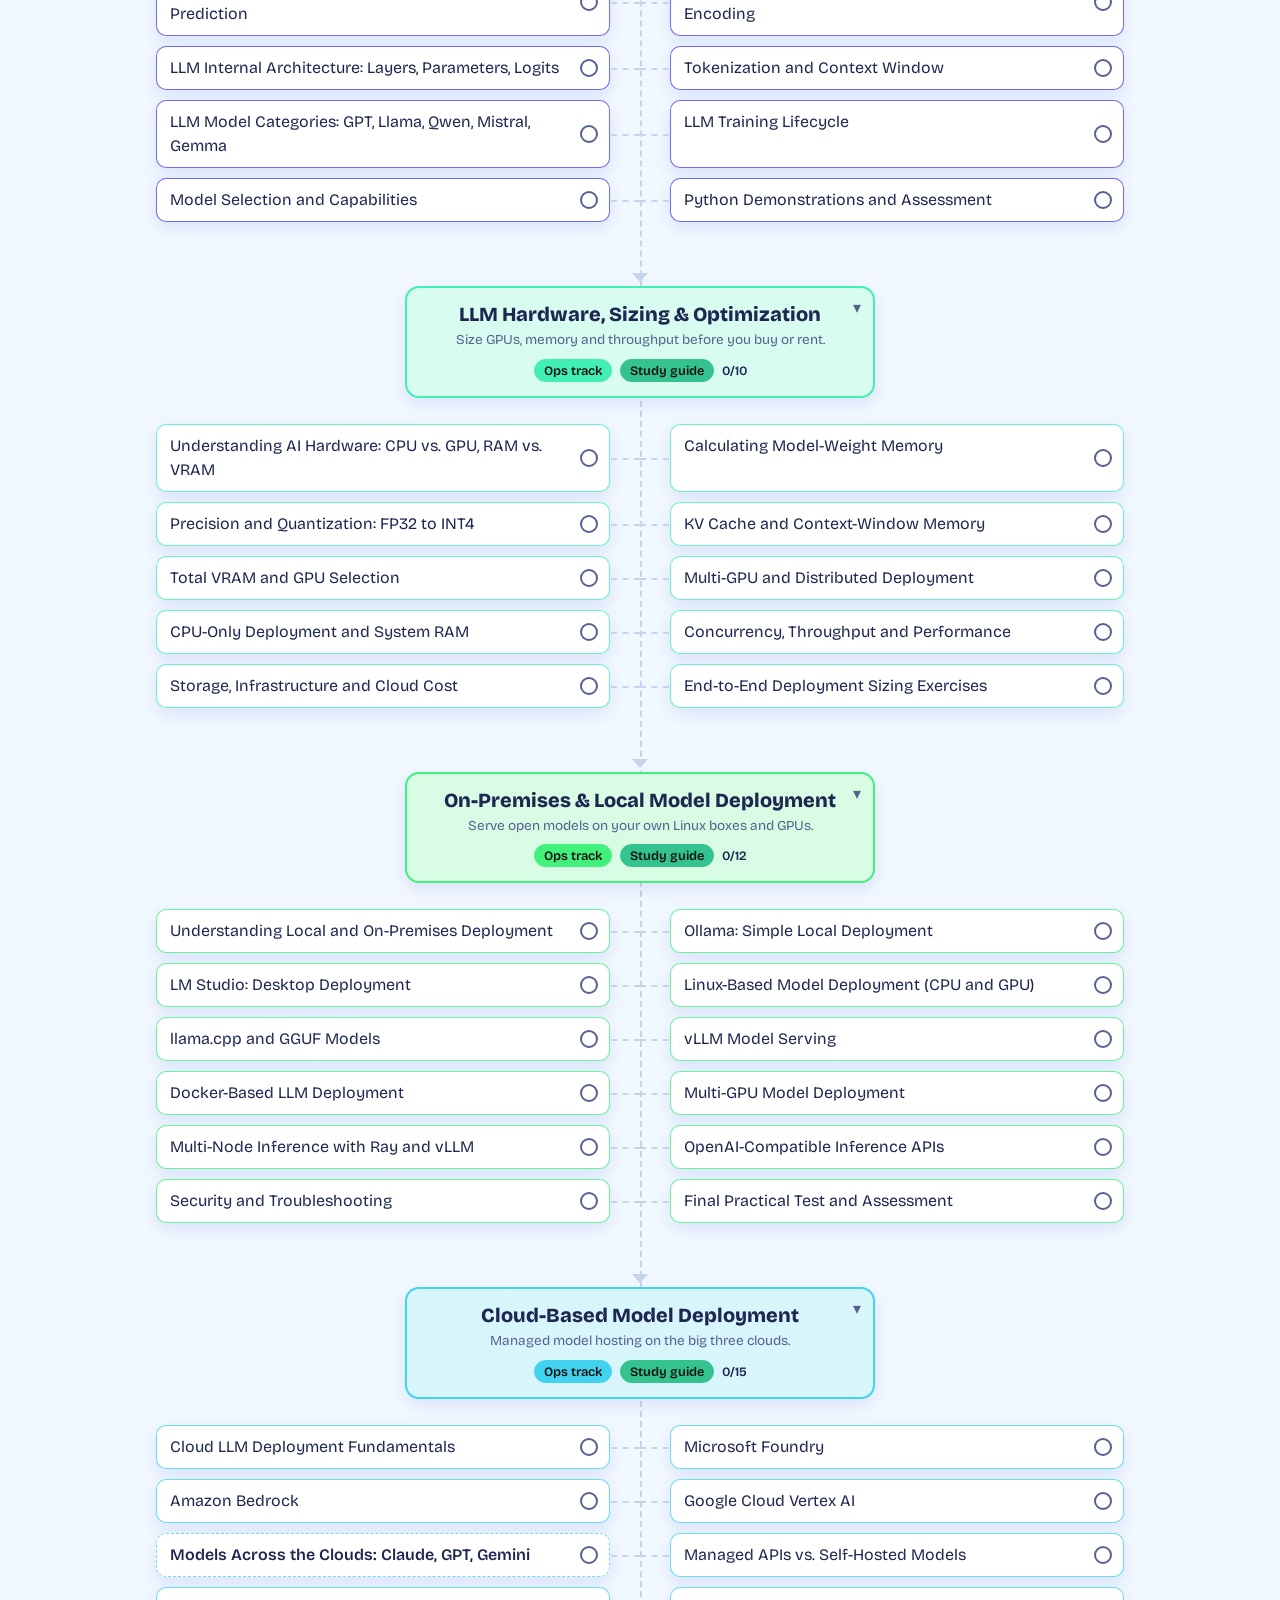
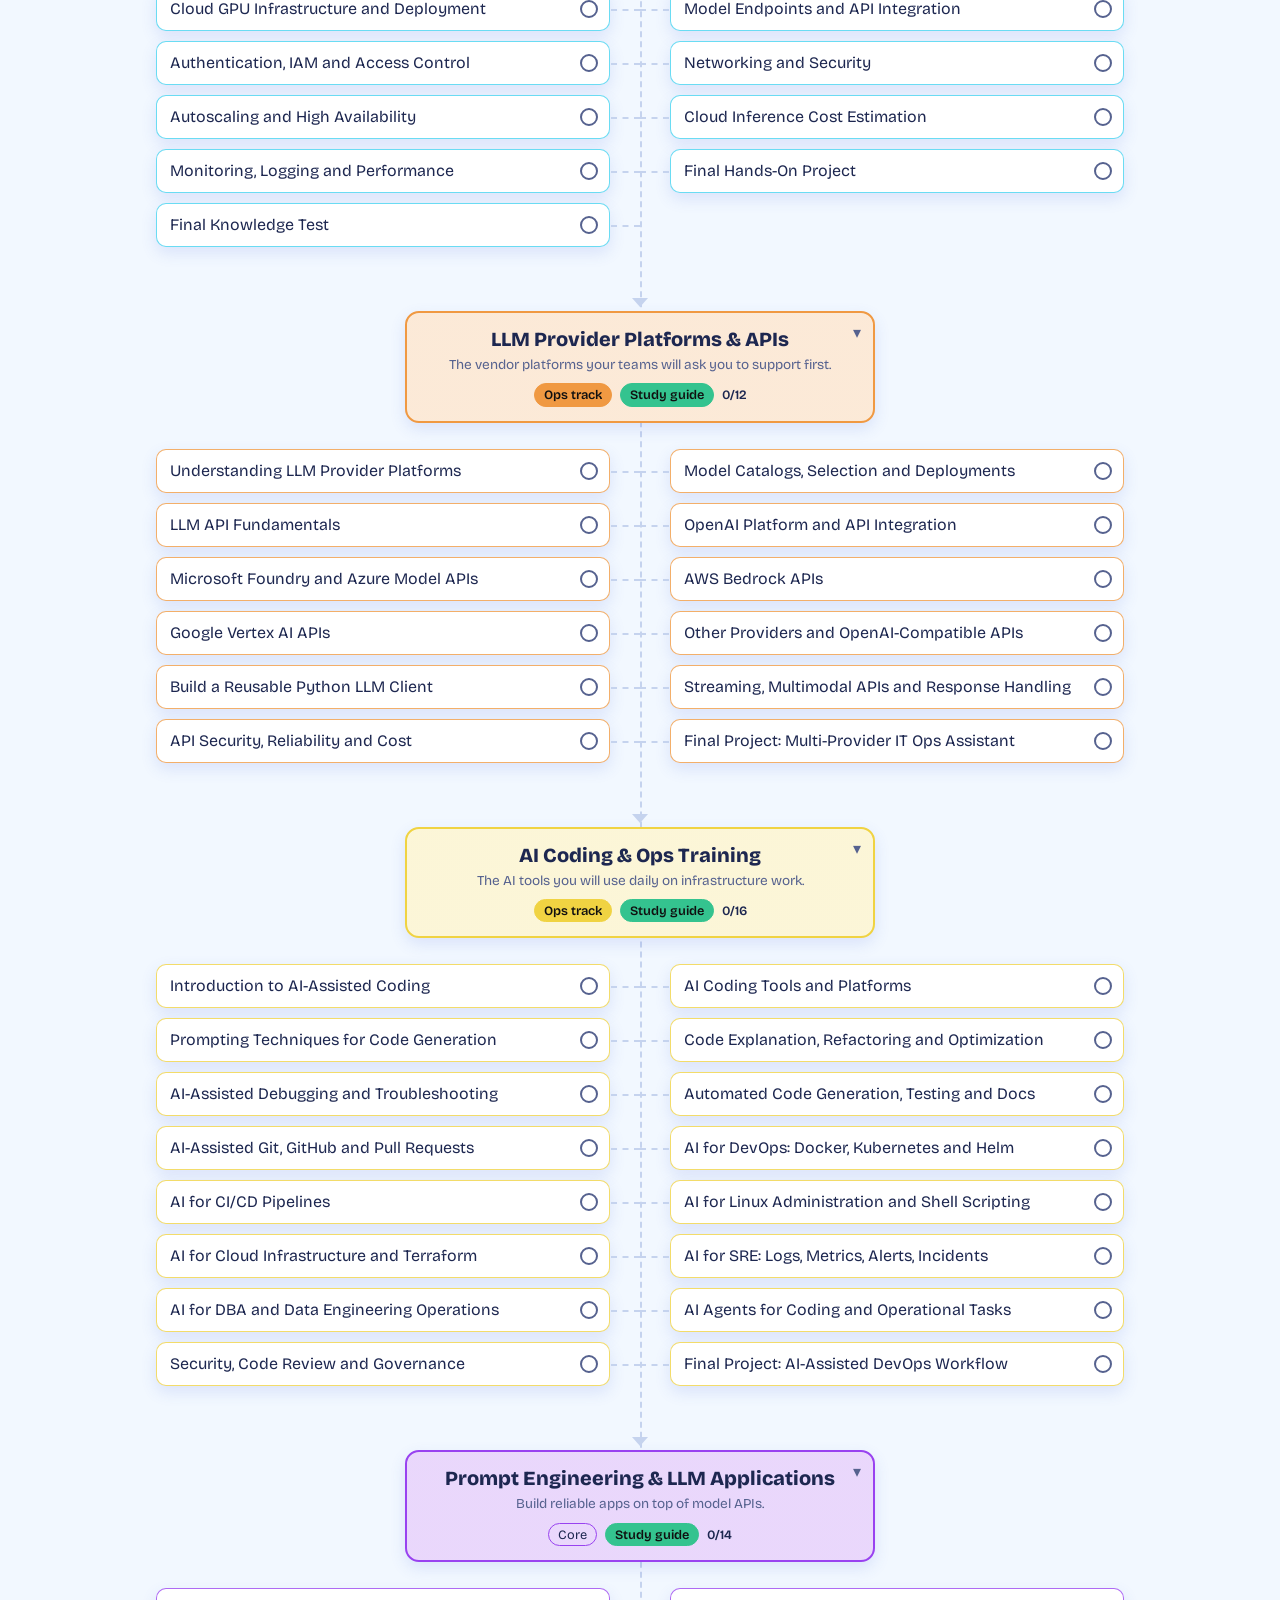
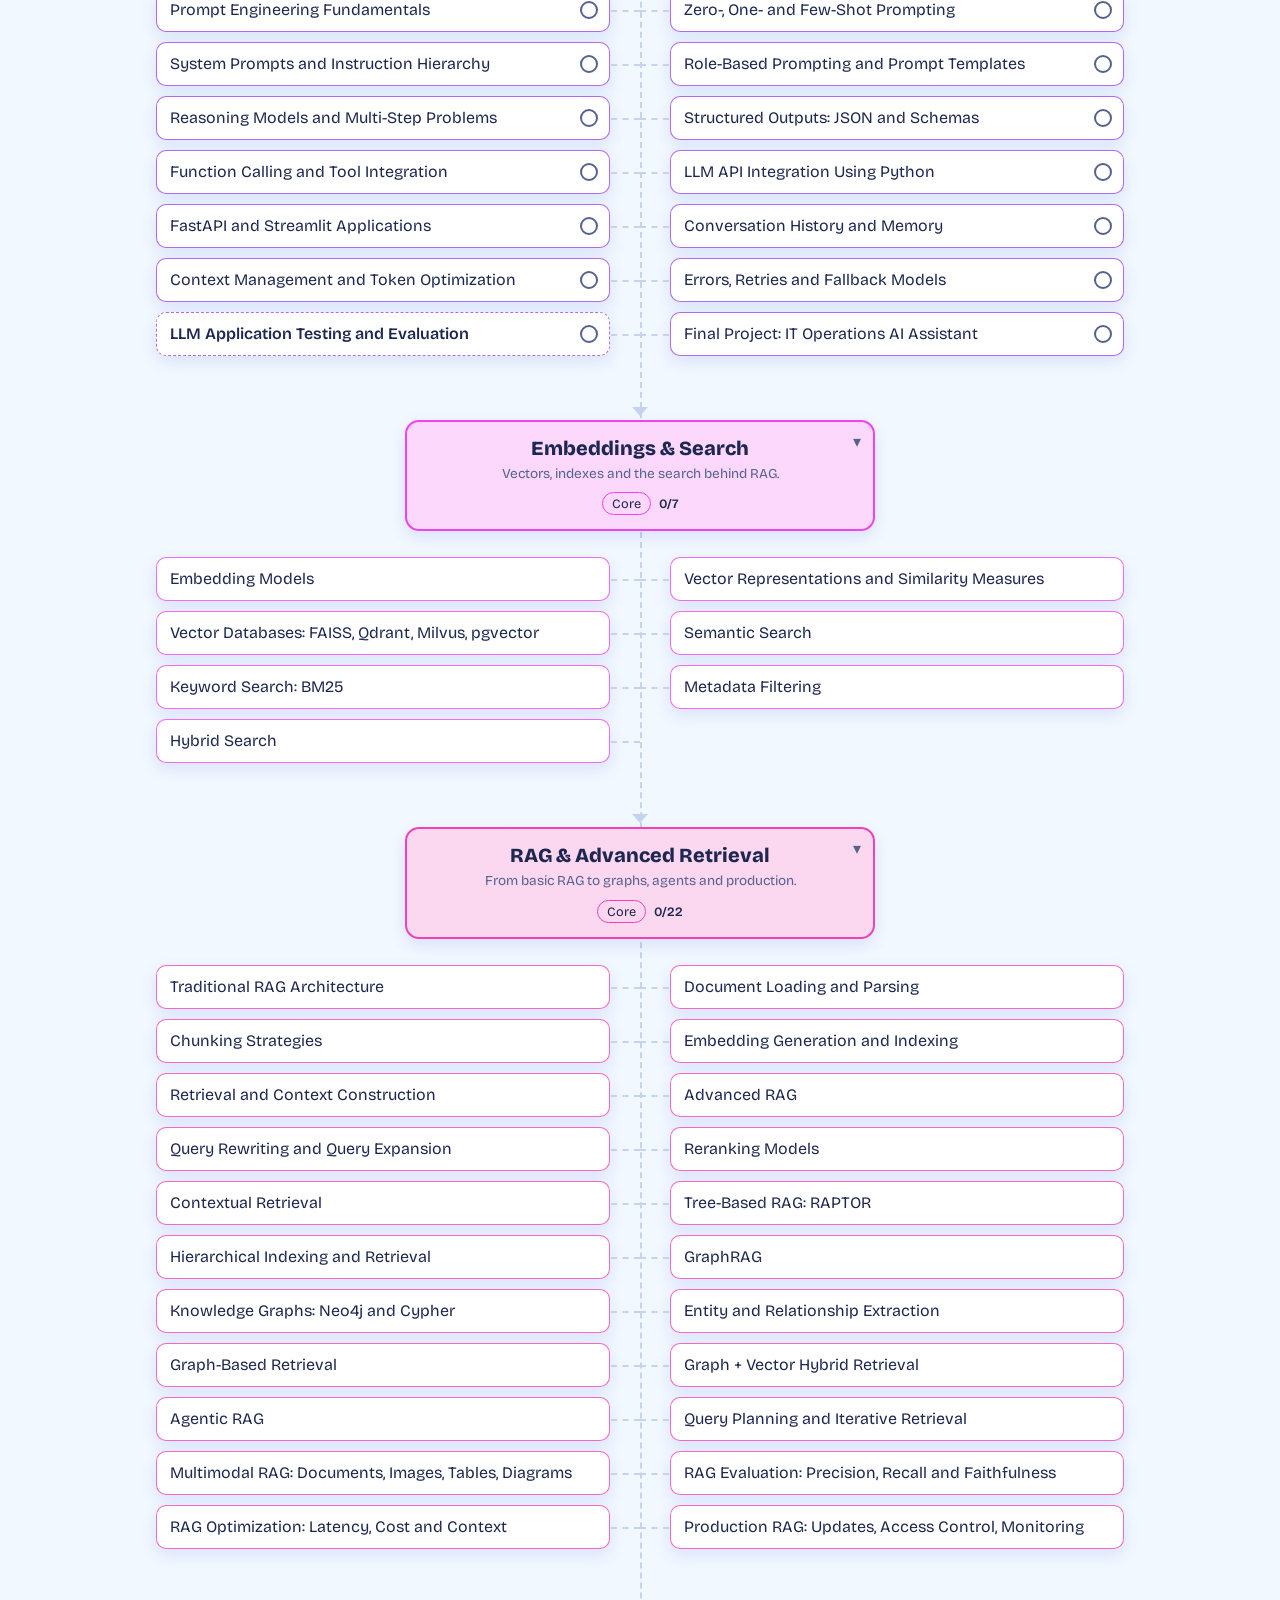
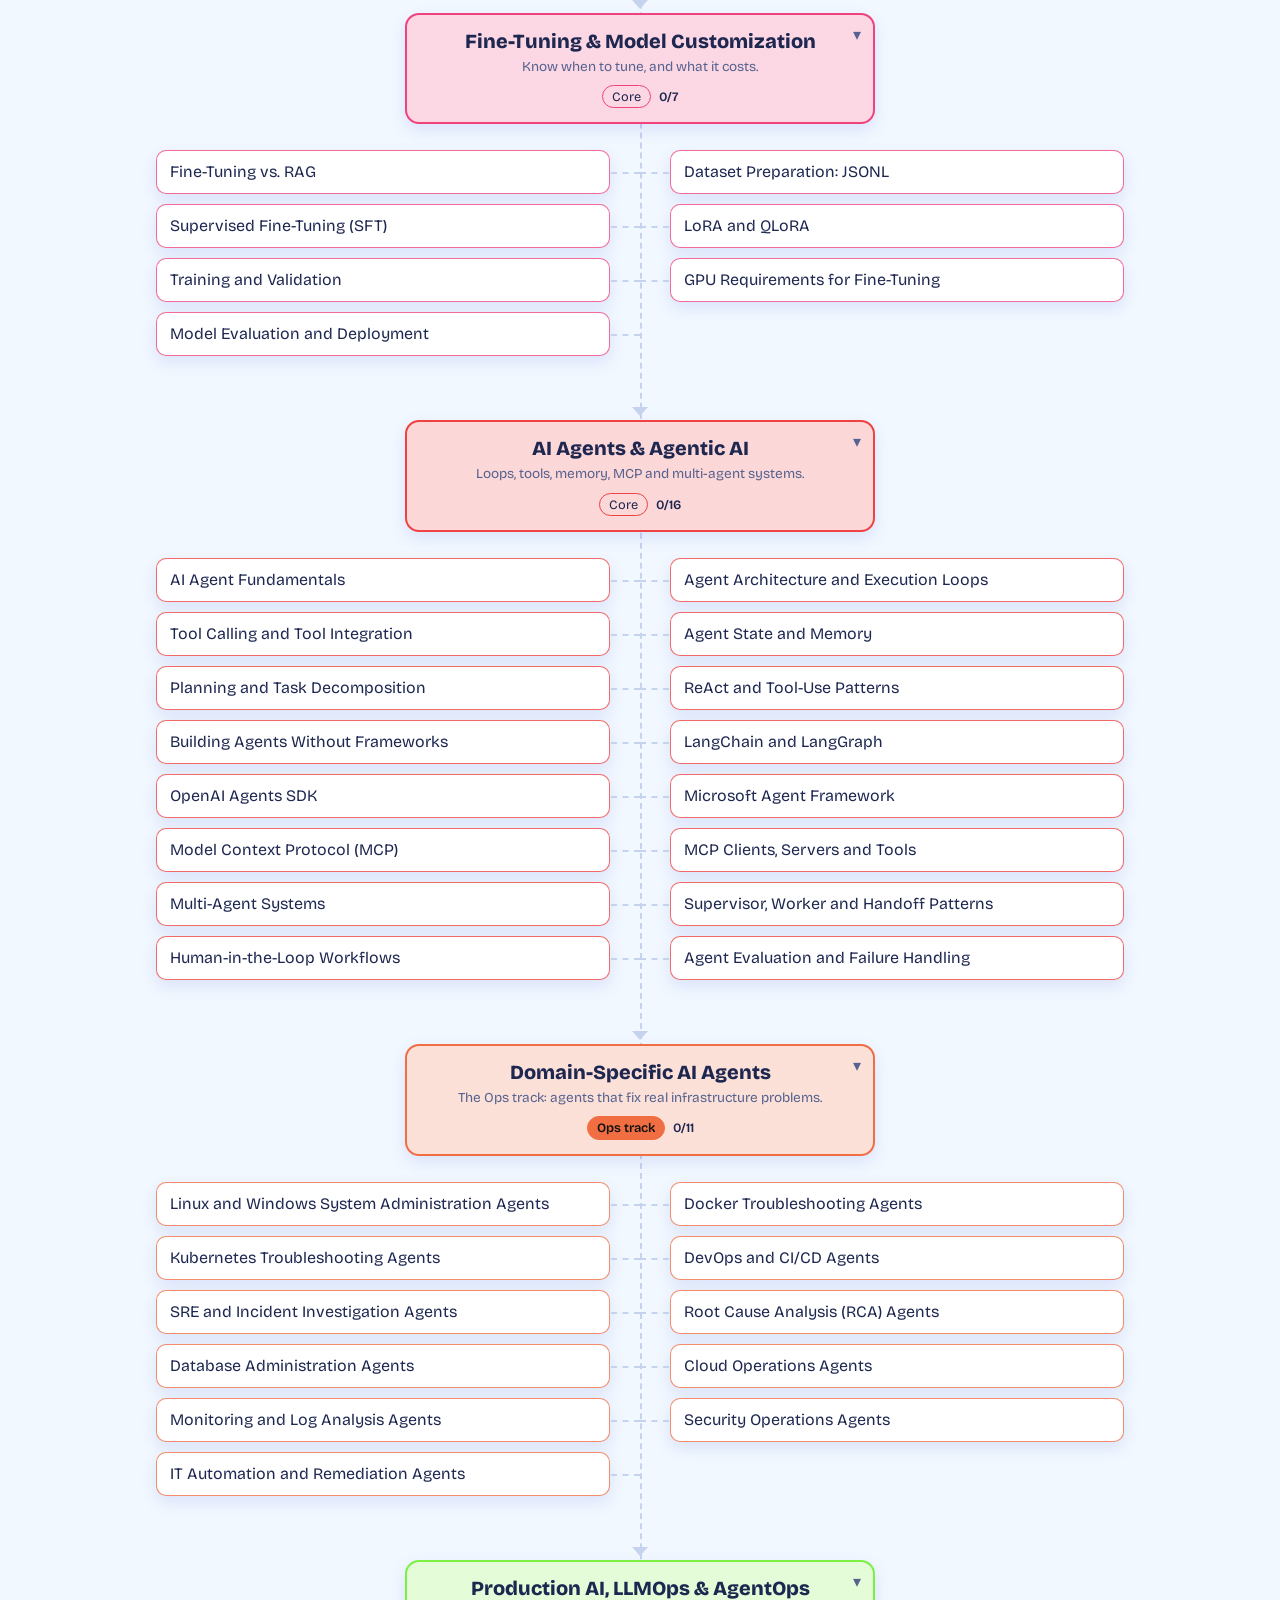
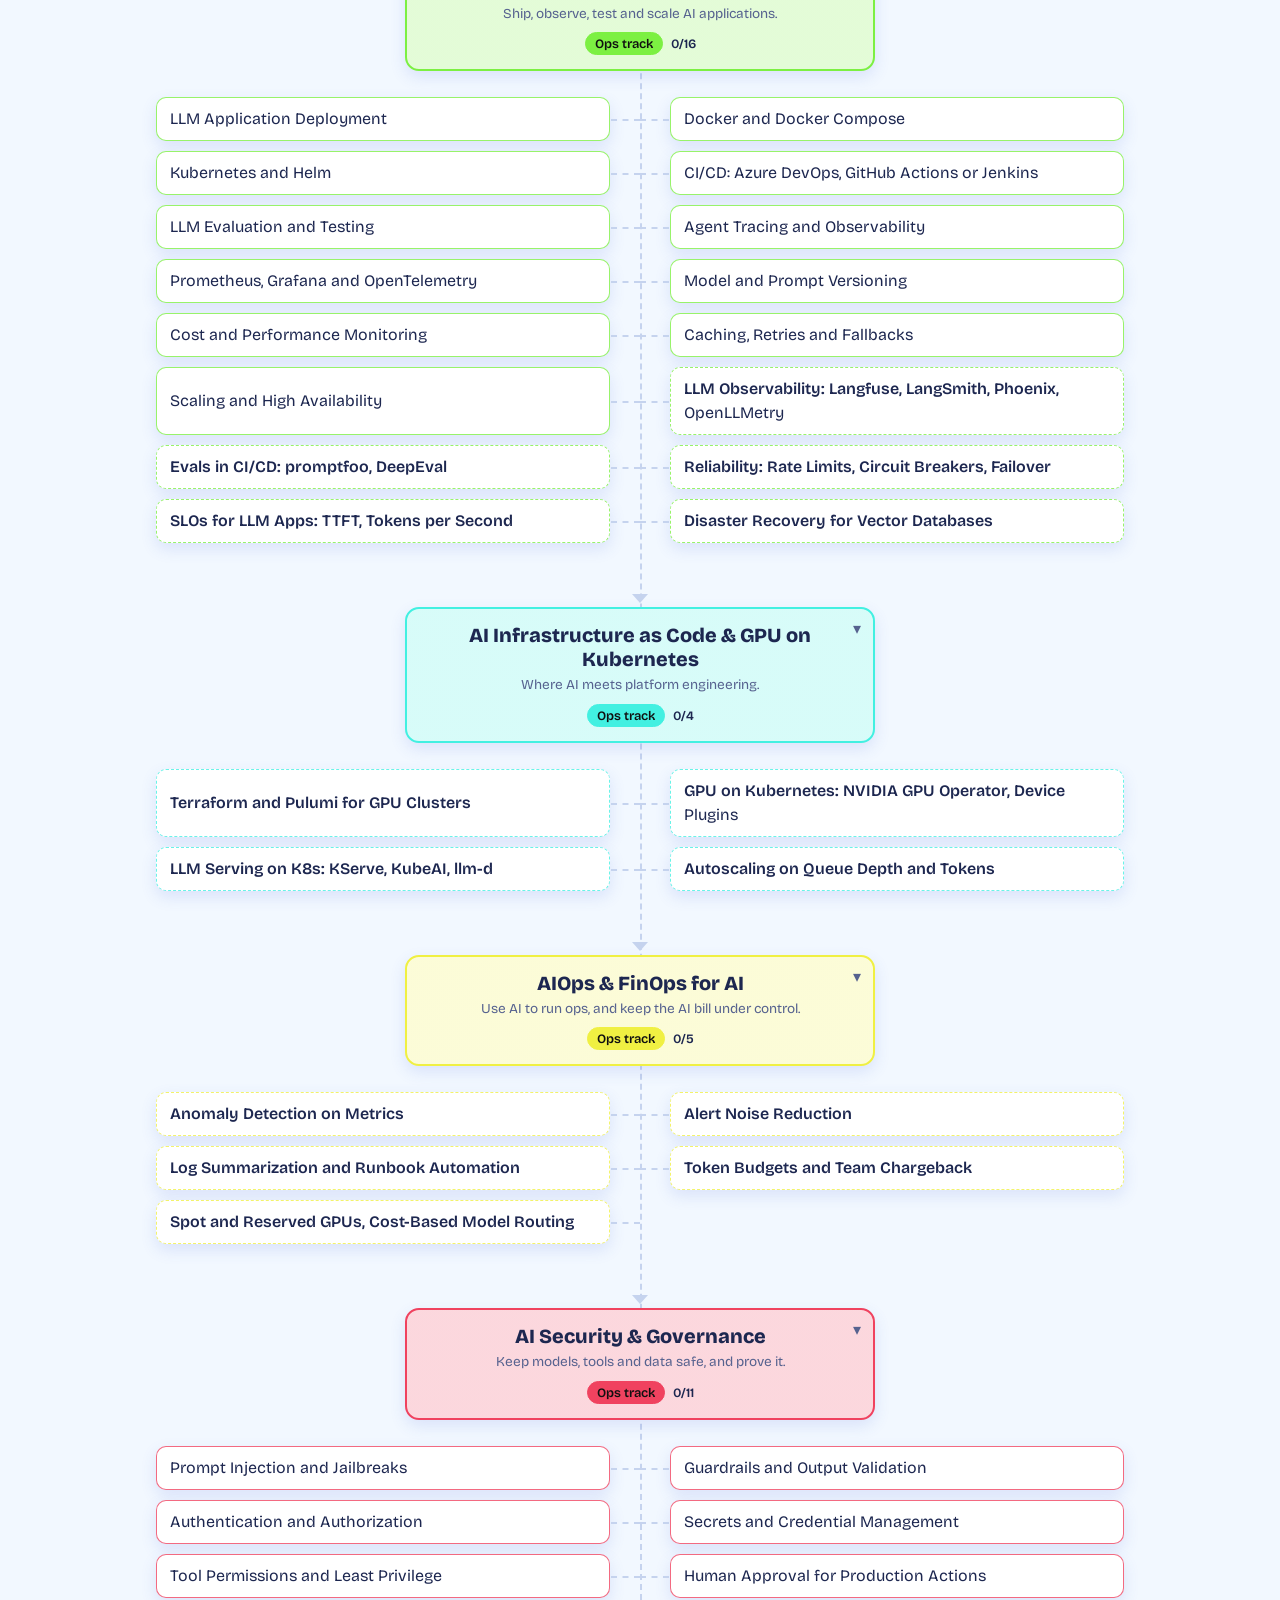
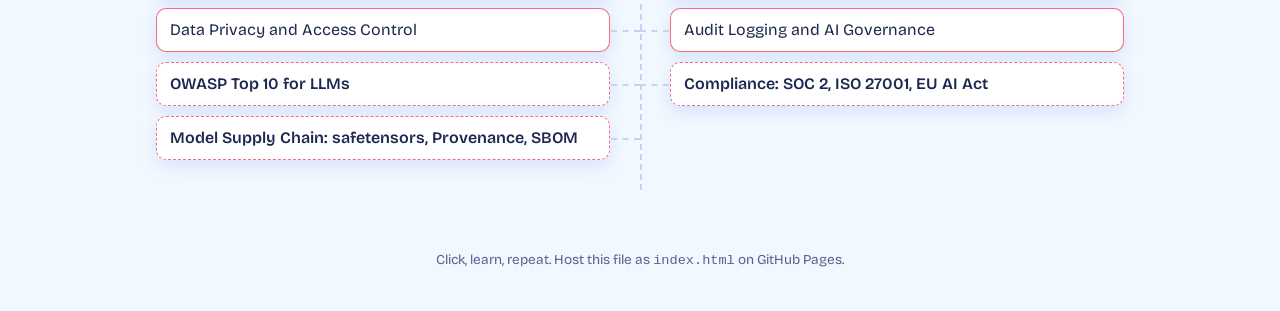
==== commit c37e1274: "added ai section9 page" ====
--- a/aimaps/index.html
+++ b/aimaps/index.html
@@ -102,7 +102,7 @@
 {t:"Cloud-Based Model Deployment",k:"ops",h:190,link:"section-6-cloud-deployment.html",sk:"aiops-s6",mc:[3,6,6,5,4,3,3,3,3,3,3,4,3,5,1],d:"Managed model hosting on the big three clouds.",i:["Cloud LLM Deployment Fundamentals","Microsoft Foundry","Amazon Bedrock","Google Cloud Vertex AI","+Models Across the Clouds: Claude, GPT, Gemini","Managed APIs vs. Self-Hosted Models","Cloud GPU Infrastructure and Deployment","Model Endpoints and API Integration","Authentication, IAM and Access Control","Networking and Security","Autoscaling and High Availability","Cloud Inference Cost Estimation","Monitoring, Logging and Performance","Final Hands-On Project","Final Knowledge Test"]},
 {t:"LLM Provider Platforms & APIs",k:"ops",h:30,link:"section-7-provider-apis.html",sk:"aiops-s7",mc:[4,4,6,6,6,5,5,4,3,4,4,4],d:"The vendor platforms your teams will ask you to support first.",i:["Understanding LLM Provider Platforms","Model Catalogs, Selection and Deployments","LLM API Fundamentals","OpenAI Platform and API Integration","Microsoft Foundry and Azure Model APIs","AWS Bedrock APIs","Google Vertex AI APIs","Other Providers and OpenAI-Compatible APIs","Build a Reusable Python LLM Client","Streaming, Multimodal APIs and Response Handling","API Security, Reliability and Cost","Final Project: Multi-Provider IT Ops Assistant"]},
 {t:"AI Coding & Ops Training",k:"ops",h:50,link:"section-8-ai-coding-ops.html",sk:"aiops-s8",mc:[3,4,4,4,4,4,4,5,4,4,5,5,4,5,4,6],d:"The AI tools you will use daily on infrastructure work.",i:["Introduction to AI-Assisted Coding","AI Coding Tools and Platforms","Prompting Techniques for Code Generation","Code Explanation, Refactoring and Optimization","AI-Assisted Debugging and Troubleshooting","Automated Code Generation, Testing and Docs","AI-Assisted Git, GitHub and Pull Requests","AI for DevOps: Docker, Kubernetes and Helm","AI for CI/CD Pipelines","AI for Linux Administration and Shell Scripting","AI for Cloud Infrastructure and Terraform","AI for SRE: Logs, Metrics, Alerts, Incidents","AI for DBA and Data Engineering Operations","AI Agents for Coding and Operational Tasks","Security, Code Review and Governance","Final Project: AI-Assisted DevOps Workflow"]},
-{t:"Prompt Engineering & LLM Applications",k:"core",h:270,d:"Build reliable apps on top of model APIs.",i:["Prompt Engineering Fundamentals","System Prompts and Few-Shot Prompting","Structured Outputs and JSON","Function Calling and Tool Calling","LLM APIs and Application Integration","FastAPI and Streamlit","Conversation History and Memory"]},
+{t:"Prompt Engineering & LLM Applications",k:"core",h:270,link:"section-9-prompt-apps.html",sk:"aiops-s9",mc:[4,4,4,4,4,4,6,6,6,3,3,3,4,8],d:"Build reliable apps on top of model APIs.",i:["Prompt Engineering Fundamentals","Zero-, One- and Few-Shot Prompting","System Prompts and Instruction Hierarchy","Role-Based Prompting and Prompt Templates","Reasoning Models and Multi-Step Problems","Structured Outputs: JSON and Schemas","Function Calling and Tool Integration","LLM API Integration Using Python","FastAPI and Streamlit Applications","Conversation History and Memory","Context Management and Token Optimization","Errors, Retries and Fallback Models","+LLM Application Testing and Evaluation","Final Project: IT Operations AI Assistant"]},
 {t:"Embeddings & Search",k:"core",h:300,d:"Vectors, indexes and the search behind RAG.",i:["Embedding Models","Vector Representations and Similarity Measures","Vector Databases: FAISS, Qdrant, Milvus, pgvector","Semantic Search","Keyword Search: BM25","Metadata Filtering","Hybrid Search"]},
 {t:"RAG & Advanced Retrieval",k:"core",h:320,d:"From basic RAG to graphs, agents and production.",i:["Traditional RAG Architecture","Document Loading and Parsing","Chunking Strategies","Embedding Generation and Indexing","Retrieval and Context Construction","Advanced RAG","Query Rewriting and Query Expansion","Reranking Models","Contextual Retrieval","Tree-Based RAG: RAPTOR","Hierarchical Indexing and Retrieval","GraphRAG","Knowledge Graphs: Neo4j and Cypher","Entity and Relationship Extraction","Graph-Based Retrieval","Graph + Vector Hybrid Retrieval","Agentic RAG","Query Planning and Iterative Retrieval","Multimodal RAG: Documents, Images, Tables, Diagrams","RAG Evaluation: Precision, Recall and Faithfulness","RAG Optimization: Latency, Cost and Context","Production RAG: Updates, Access Control, Monitoring"]},
 {t:"Fine-Tuning & Model Customization",k:"core",h:340,d:"Know when to tune, and what it costs.",i:["Fine-Tuning vs. RAG","Dataset Preparation: JSONL","Supervised Fine-Tuning (SFT)","LoRA and QLoRA","Training and Validation","GPU Requirements for Fine-Tuning","Model Evaluation and Deployment"]},
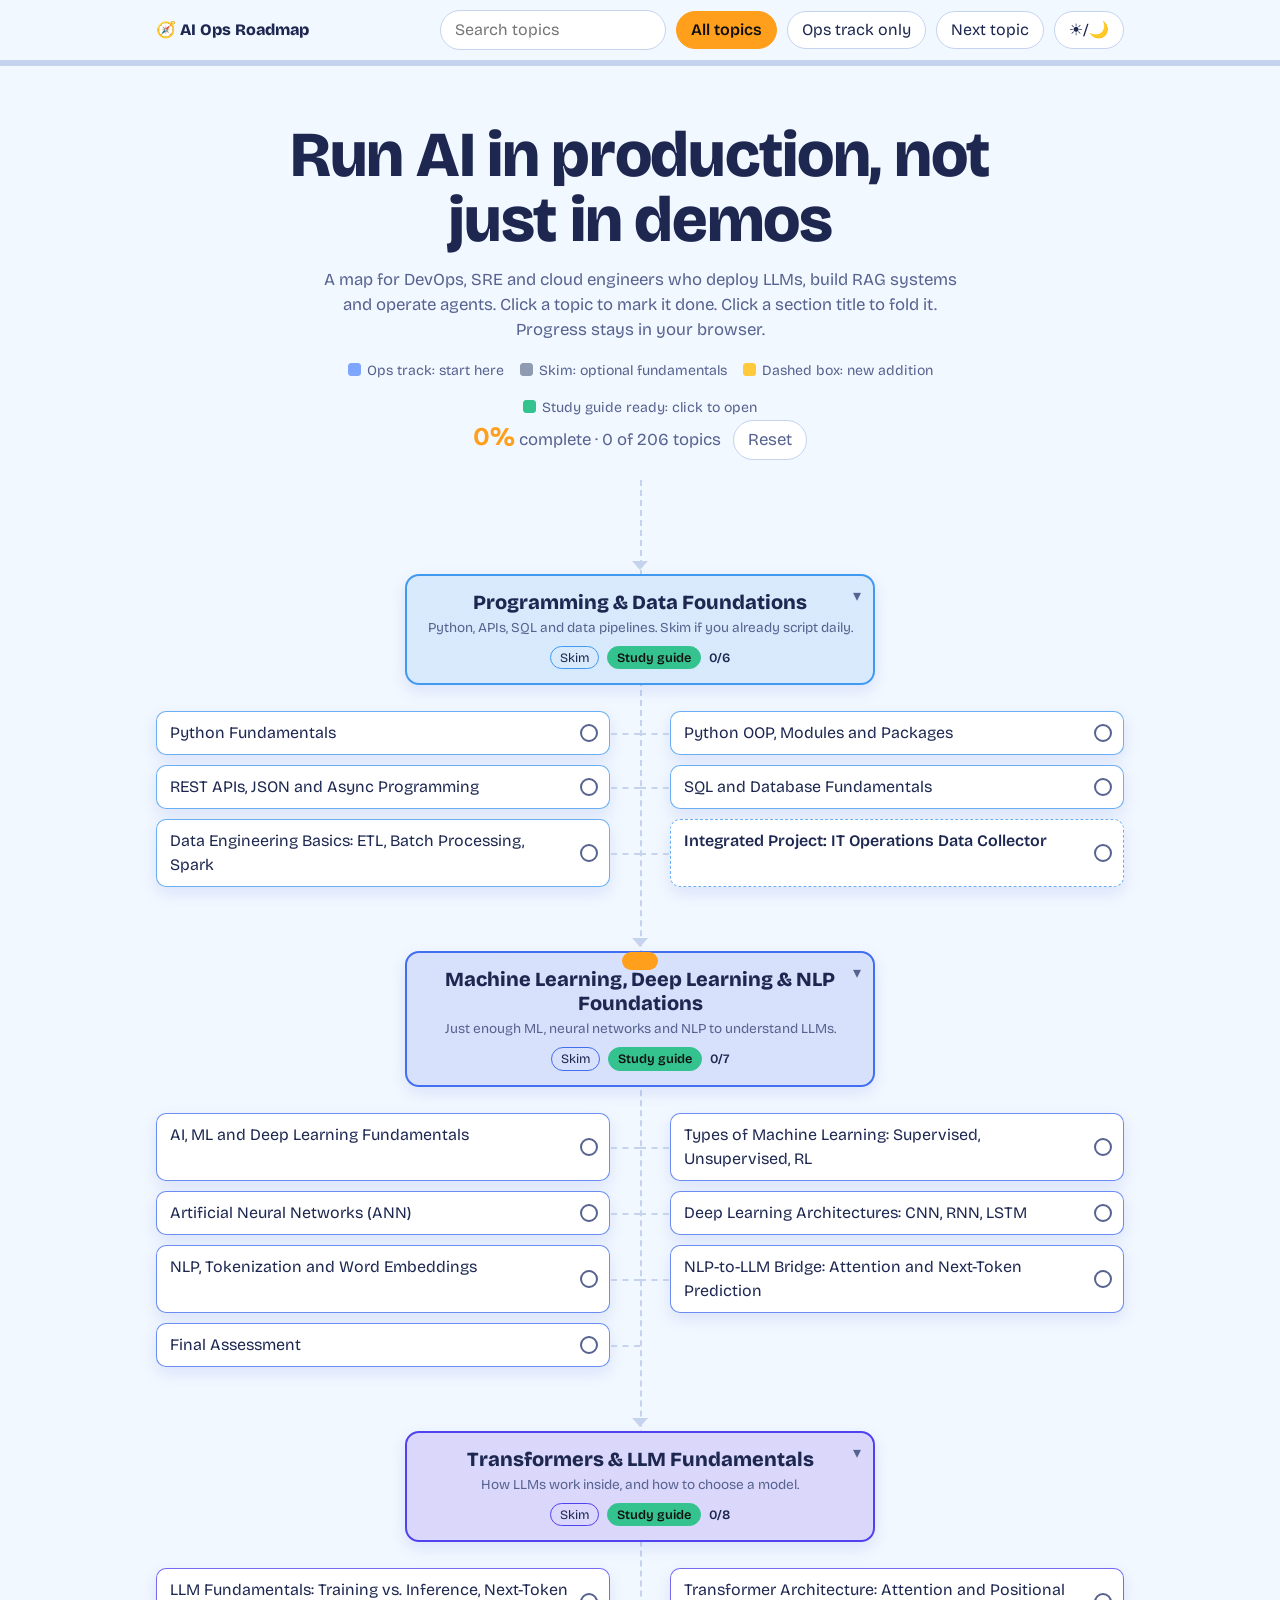
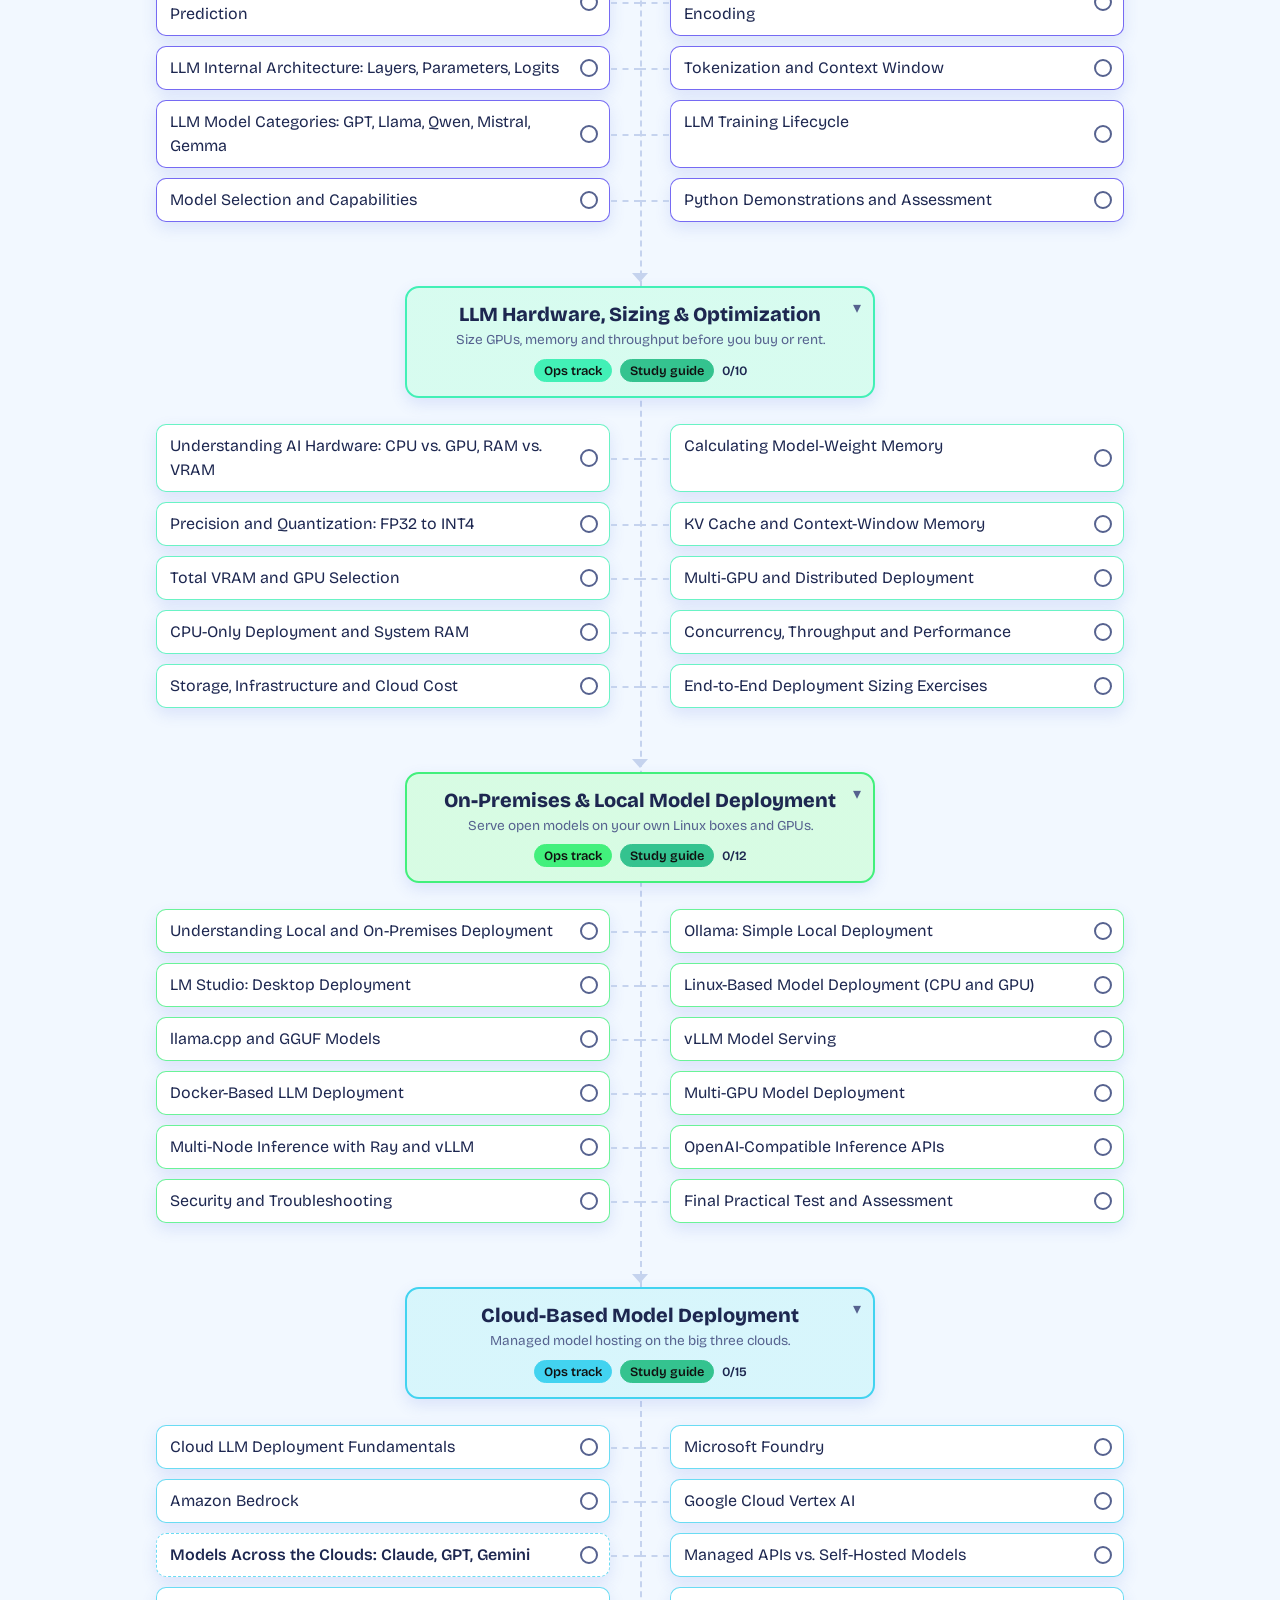
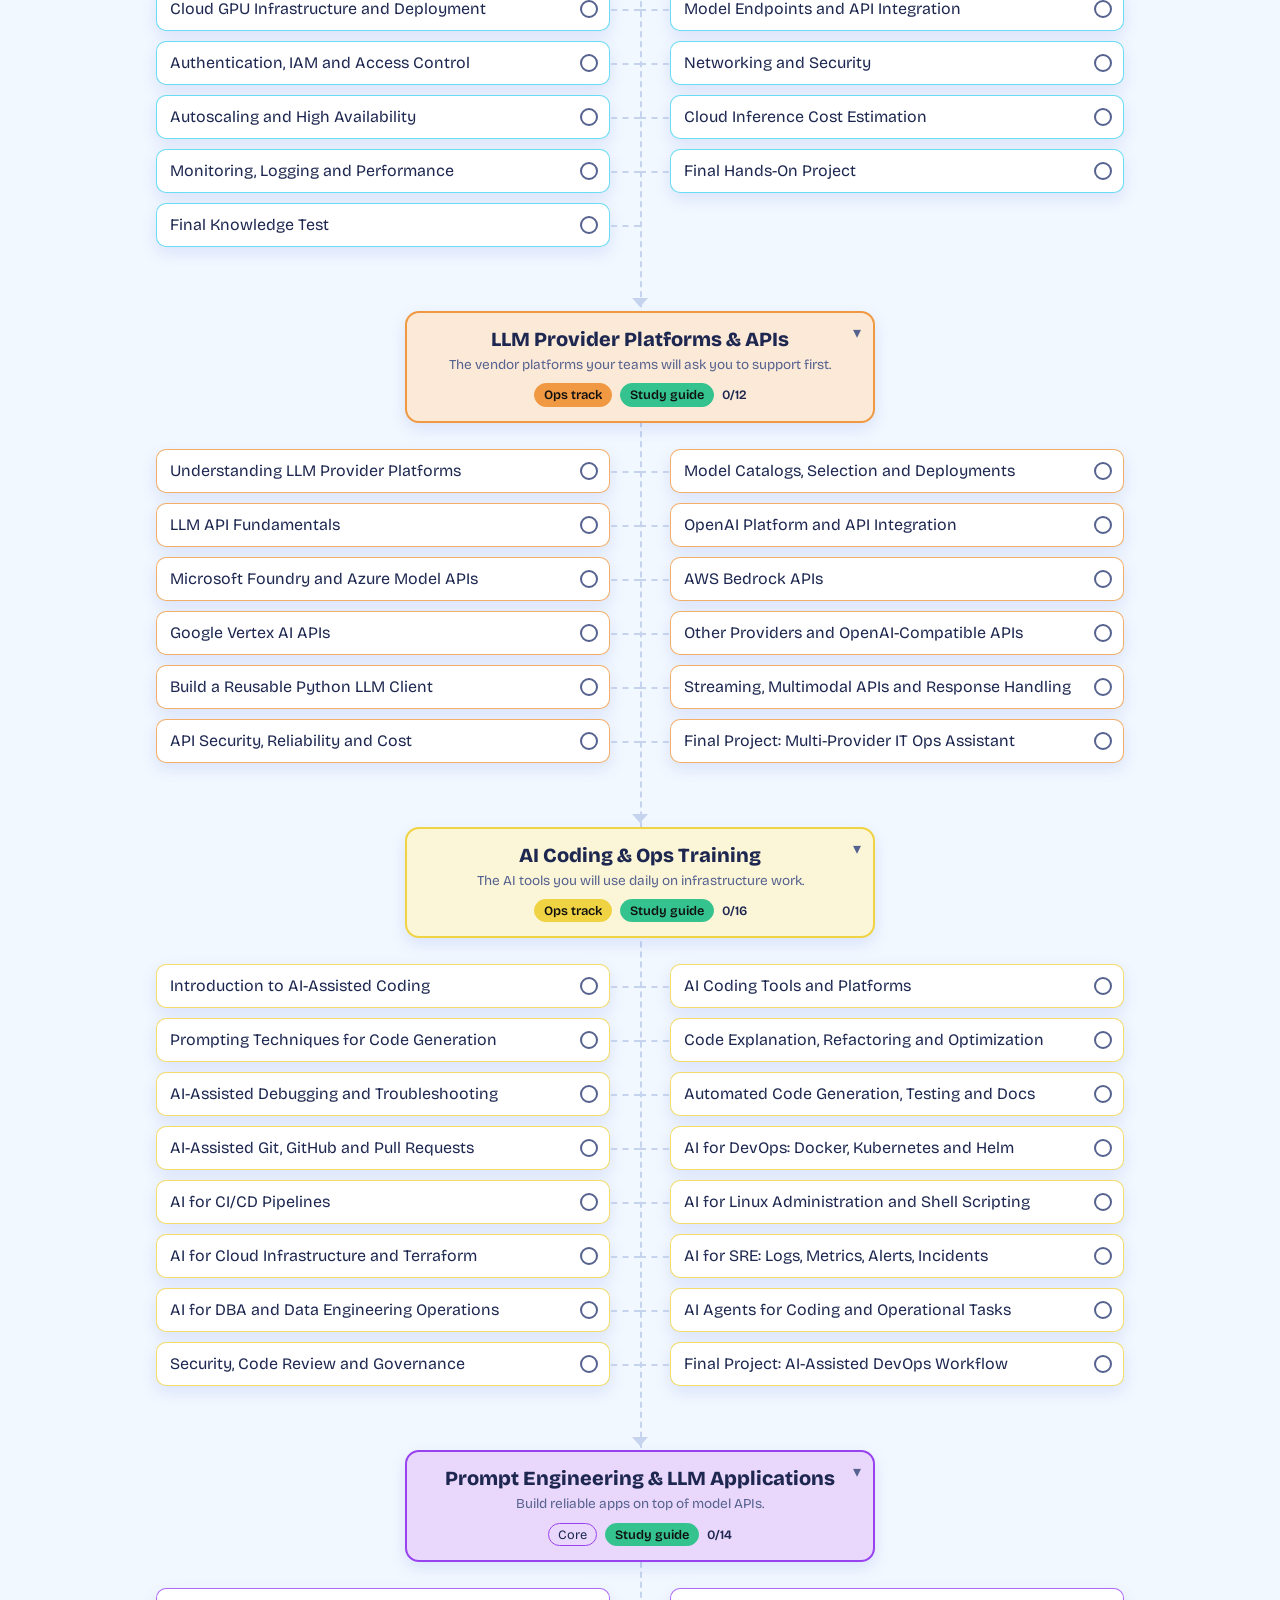
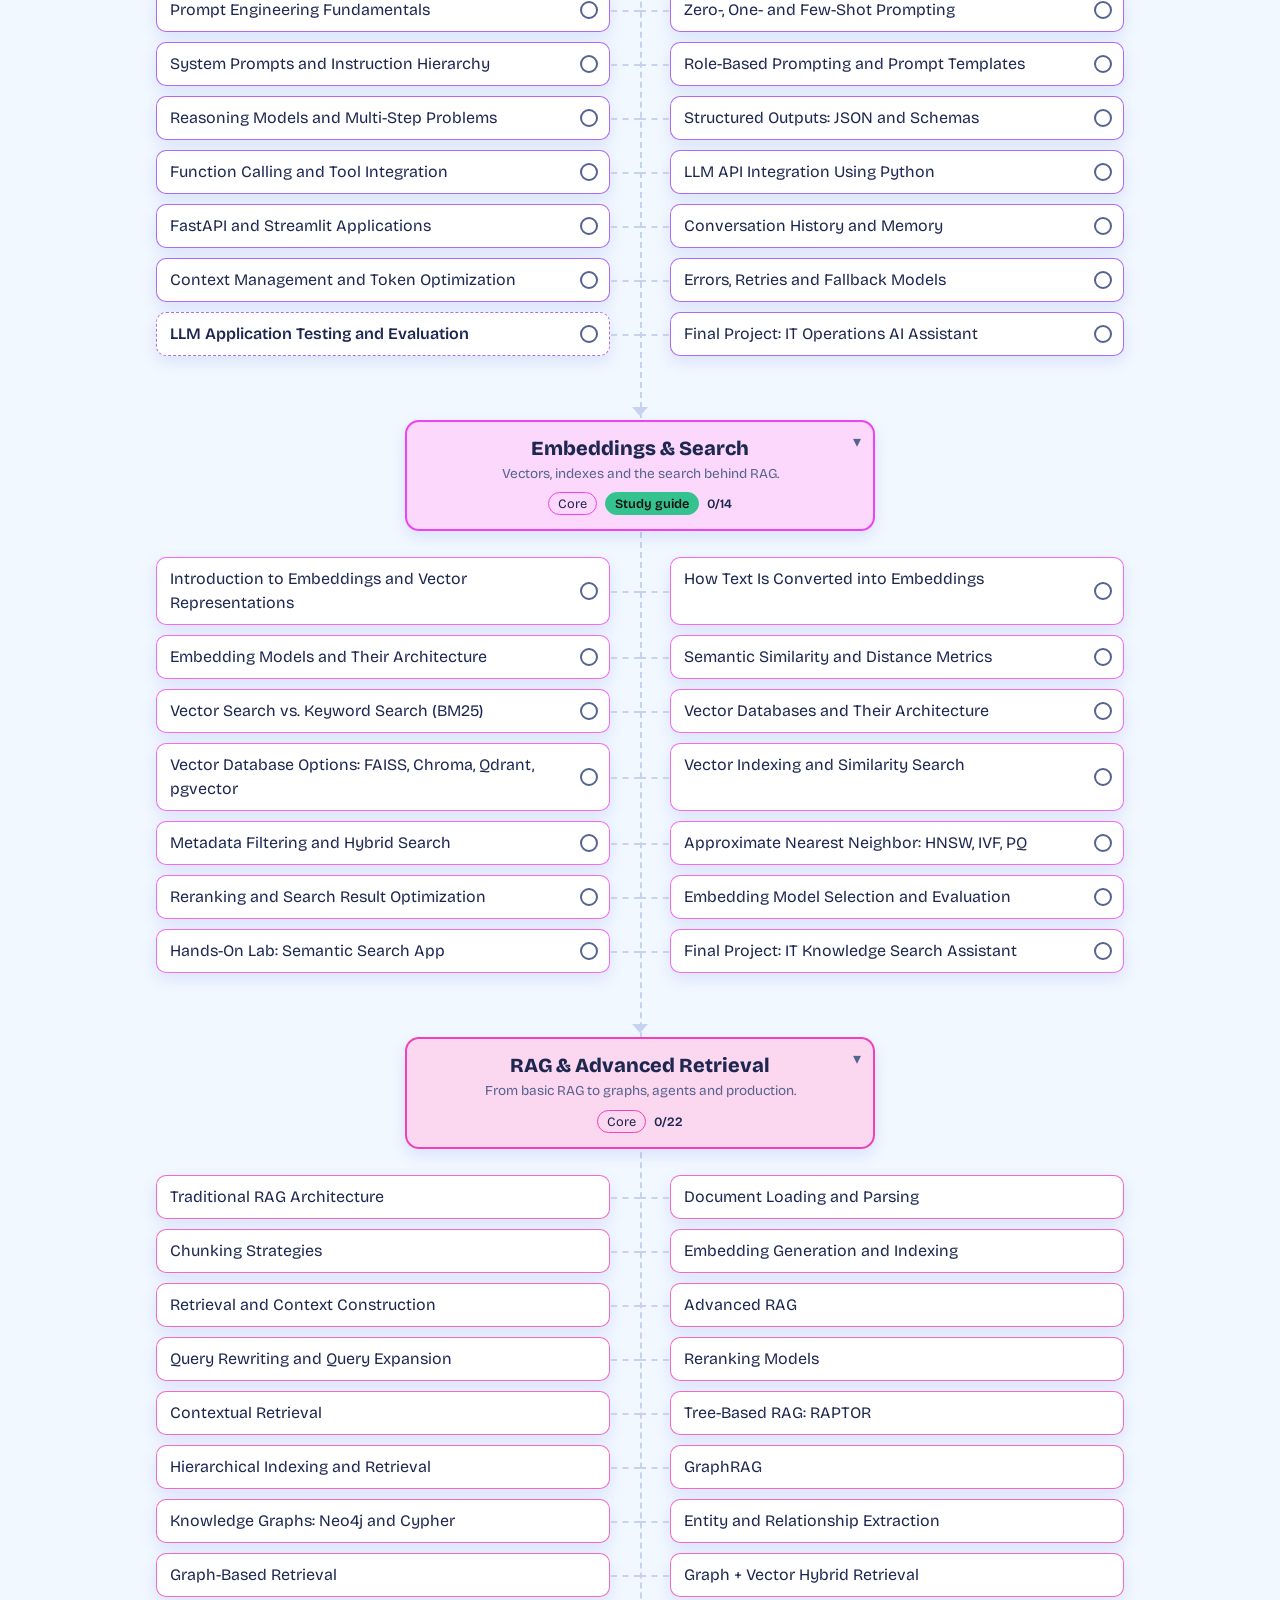
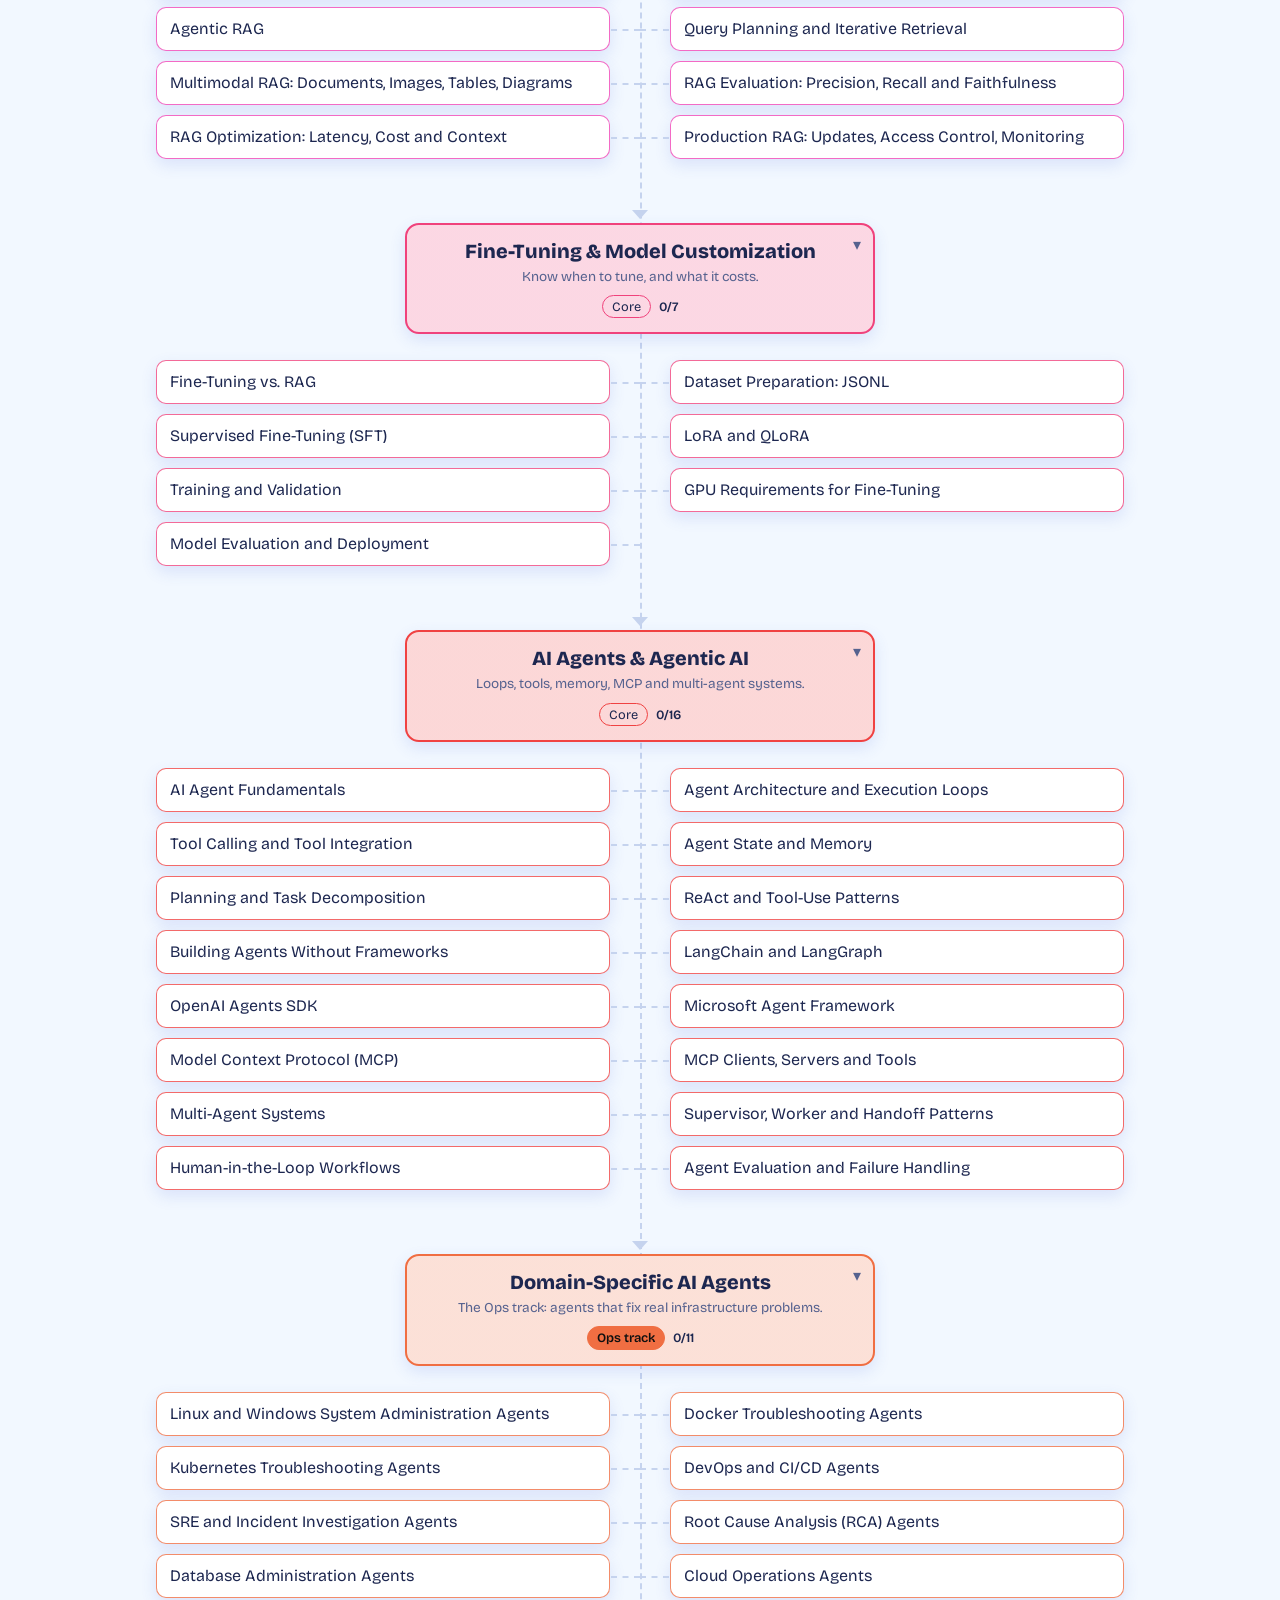
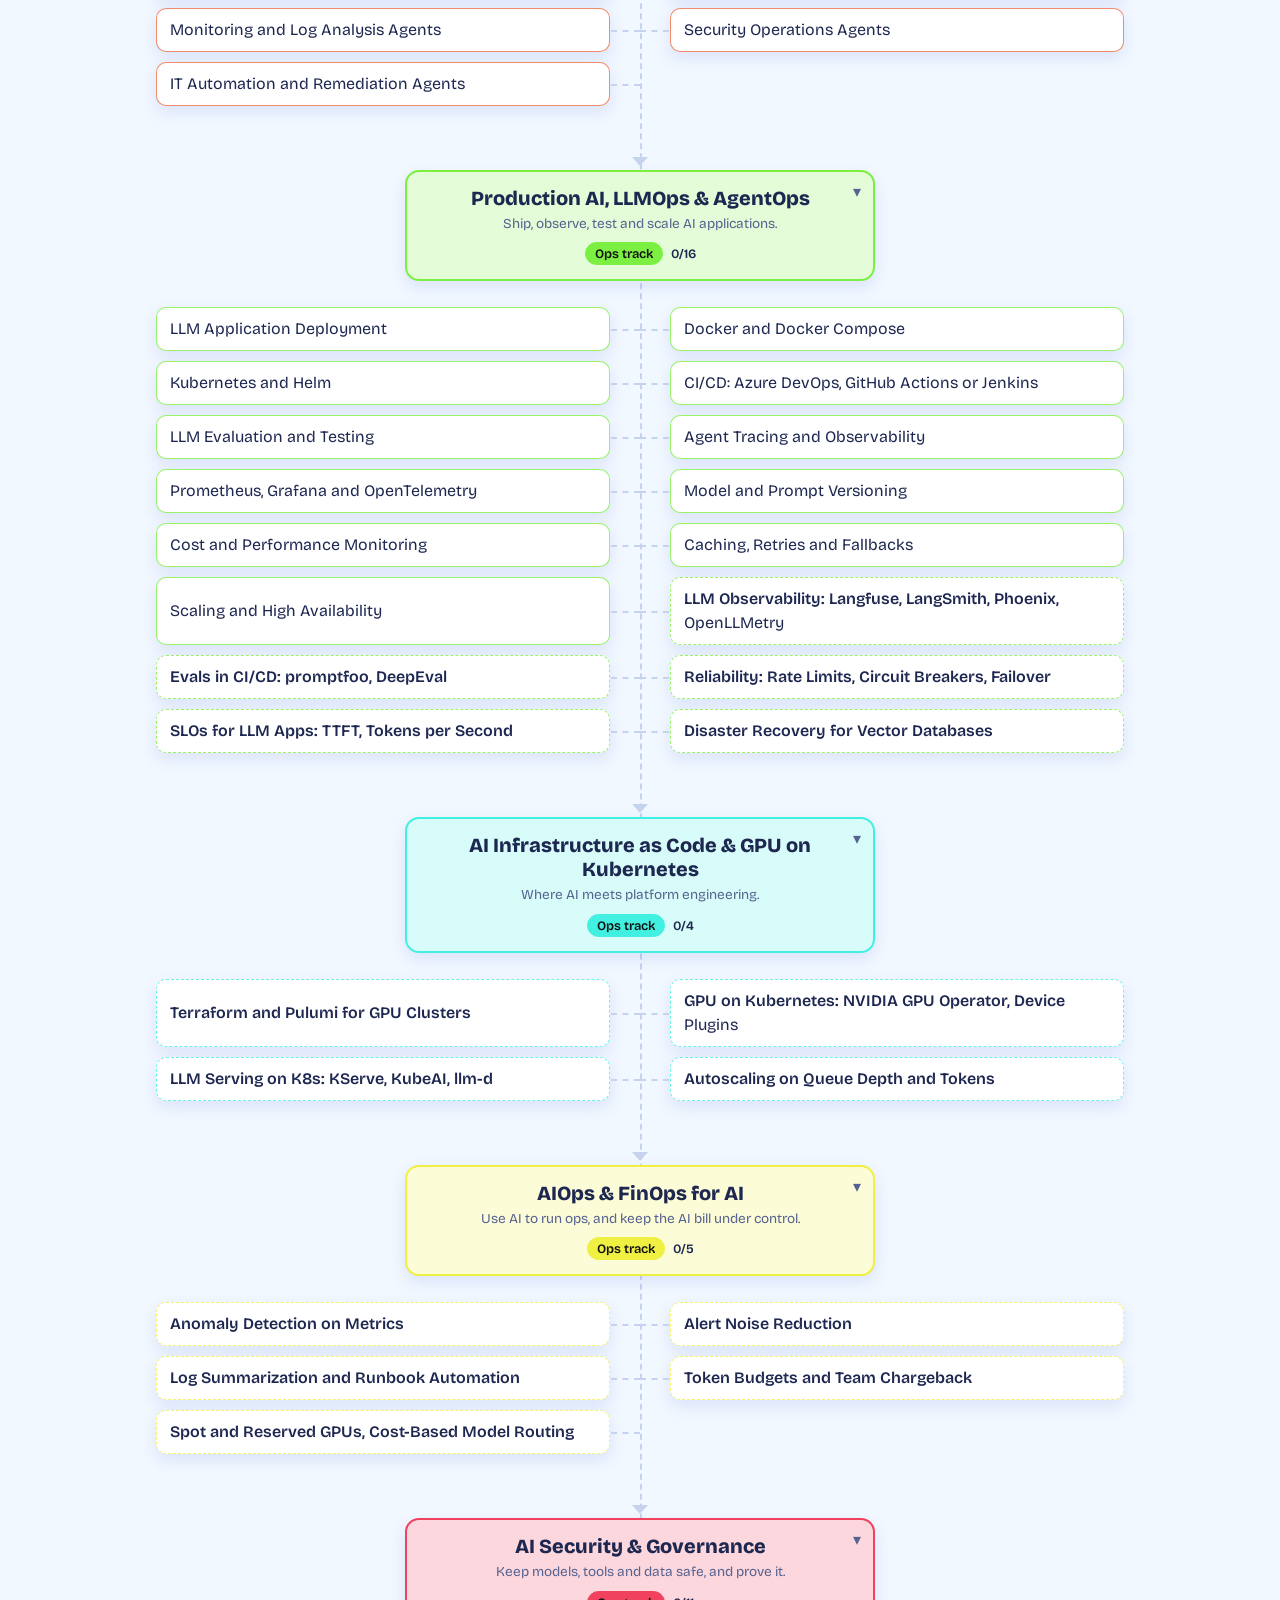
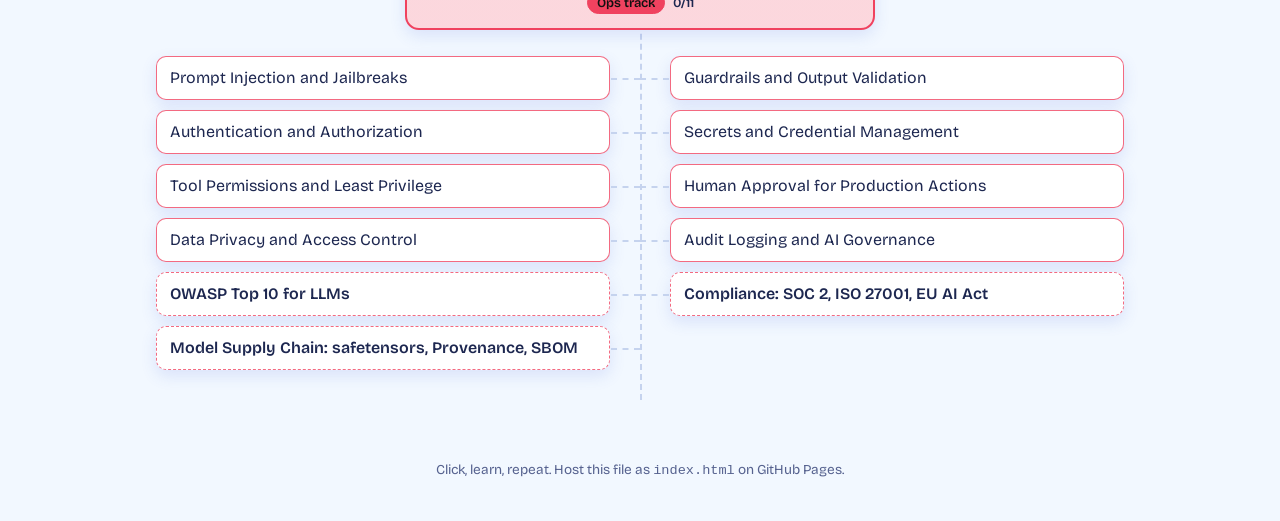
==== commit 883caeb5: "added ai section10 page" ====
--- a/aimaps/index.html
+++ b/aimaps/index.html
@@ -103,7 +103,7 @@
 {t:"LLM Provider Platforms & APIs",k:"ops",h:30,link:"section-7-provider-apis.html",sk:"aiops-s7",mc:[4,4,6,6,6,5,5,4,3,4,4,4],d:"The vendor platforms your teams will ask you to support first.",i:["Understanding LLM Provider Platforms","Model Catalogs, Selection and Deployments","LLM API Fundamentals","OpenAI Platform and API Integration","Microsoft Foundry and Azure Model APIs","AWS Bedrock APIs","Google Vertex AI APIs","Other Providers and OpenAI-Compatible APIs","Build a Reusable Python LLM Client","Streaming, Multimodal APIs and Response Handling","API Security, Reliability and Cost","Final Project: Multi-Provider IT Ops Assistant"]},
 {t:"AI Coding & Ops Training",k:"ops",h:50,link:"section-8-ai-coding-ops.html",sk:"aiops-s8",mc:[3,4,4,4,4,4,4,5,4,4,5,5,4,5,4,6],d:"The AI tools you will use daily on infrastructure work.",i:["Introduction to AI-Assisted Coding","AI Coding Tools and Platforms","Prompting Techniques for Code Generation","Code Explanation, Refactoring and Optimization","AI-Assisted Debugging and Troubleshooting","Automated Code Generation, Testing and Docs","AI-Assisted Git, GitHub and Pull Requests","AI for DevOps: Docker, Kubernetes and Helm","AI for CI/CD Pipelines","AI for Linux Administration and Shell Scripting","AI for Cloud Infrastructure and Terraform","AI for SRE: Logs, Metrics, Alerts, Incidents","AI for DBA and Data Engineering Operations","AI Agents for Coding and Operational Tasks","Security, Code Review and Governance","Final Project: AI-Assisted DevOps Workflow"]},
 {t:"Prompt Engineering & LLM Applications",k:"core",h:270,link:"section-9-prompt-apps.html",sk:"aiops-s9",mc:[4,4,4,4,4,4,6,6,6,3,3,3,4,8],d:"Build reliable apps on top of model APIs.",i:["Prompt Engineering Fundamentals","Zero-, One- and Few-Shot Prompting","System Prompts and Instruction Hierarchy","Role-Based Prompting and Prompt Templates","Reasoning Models and Multi-Step Problems","Structured Outputs: JSON and Schemas","Function Calling and Tool Integration","LLM API Integration Using Python","FastAPI and Streamlit Applications","Conversation History and Memory","Context Management and Token Optimization","Errors, Retries and Fallback Models","+LLM Application Testing and Evaluation","Final Project: IT Operations AI Assistant"]},
-{t:"Embeddings & Search",k:"core",h:300,d:"Vectors, indexes and the search behind RAG.",i:["Embedding Models","Vector Representations and Similarity Measures","Vector Databases: FAISS, Qdrant, Milvus, pgvector","Semantic Search","Keyword Search: BM25","Metadata Filtering","Hybrid Search"]},
+{t:"Embeddings & Search",k:"core",h:300,link:"section-10-embeddings-search.html",sk:"aiops-s10",mc:[4,4,4,4,4,4,5,4,6,4,4,4,4,8],d:"Vectors, indexes and the search behind RAG.",i:["Introduction to Embeddings and Vector Representations","How Text Is Converted into Embeddings","Embedding Models and Their Architecture","Semantic Similarity and Distance Metrics","Vector Search vs. Keyword Search (BM25)","Vector Databases and Their Architecture","Vector Database Options: FAISS, Chroma, Qdrant, pgvector","Vector Indexing and Similarity Search","Metadata Filtering and Hybrid Search","Approximate Nearest Neighbor: HNSW, IVF, PQ","Reranking and Search Result Optimization","Embedding Model Selection and Evaluation","Hands-On Lab: Semantic Search App","Final Project: IT Knowledge Search Assistant"]},
 {t:"RAG & Advanced Retrieval",k:"core",h:320,d:"From basic RAG to graphs, agents and production.",i:["Traditional RAG Architecture","Document Loading and Parsing","Chunking Strategies","Embedding Generation and Indexing","Retrieval and Context Construction","Advanced RAG","Query Rewriting and Query Expansion","Reranking Models","Contextual Retrieval","Tree-Based RAG: RAPTOR","Hierarchical Indexing and Retrieval","GraphRAG","Knowledge Graphs: Neo4j and Cypher","Entity and Relationship Extraction","Graph-Based Retrieval","Graph + Vector Hybrid Retrieval","Agentic RAG","Query Planning and Iterative Retrieval","Multimodal RAG: Documents, Images, Tables, Diagrams","RAG Evaluation: Precision, Recall and Faithfulness","RAG Optimization: Latency, Cost and Context","Production RAG: Updates, Access Control, Monitoring"]},
 {t:"Fine-Tuning & Model Customization",k:"core",h:340,d:"Know when to tune, and what it costs.",i:["Fine-Tuning vs. RAG","Dataset Preparation: JSONL","Supervised Fine-Tuning (SFT)","LoRA and QLoRA","Training and Validation","GPU Requirements for Fine-Tuning","Model Evaluation and Deployment"]},
 {t:"AI Agents & Agentic AI",k:"core",h:0,d:"Loops, tools, memory, MCP and multi-agent systems.",i:["AI Agent Fundamentals","Agent Architecture and Execution Loops","Tool Calling and Tool Integration","Agent State and Memory","Planning and Task Decomposition","ReAct and Tool-Use Patterns","Building Agents Without Frameworks","LangChain and LangGraph","OpenAI Agents SDK","Microsoft Agent Framework","Model Context Protocol (MCP)","MCP Clients, Servers and Tools","Multi-Agent Systems","Supervisor, Worker and Handoff Patterns","Human-in-the-Loop Workflows","Agent Evaluation and Failure Handling"]},
